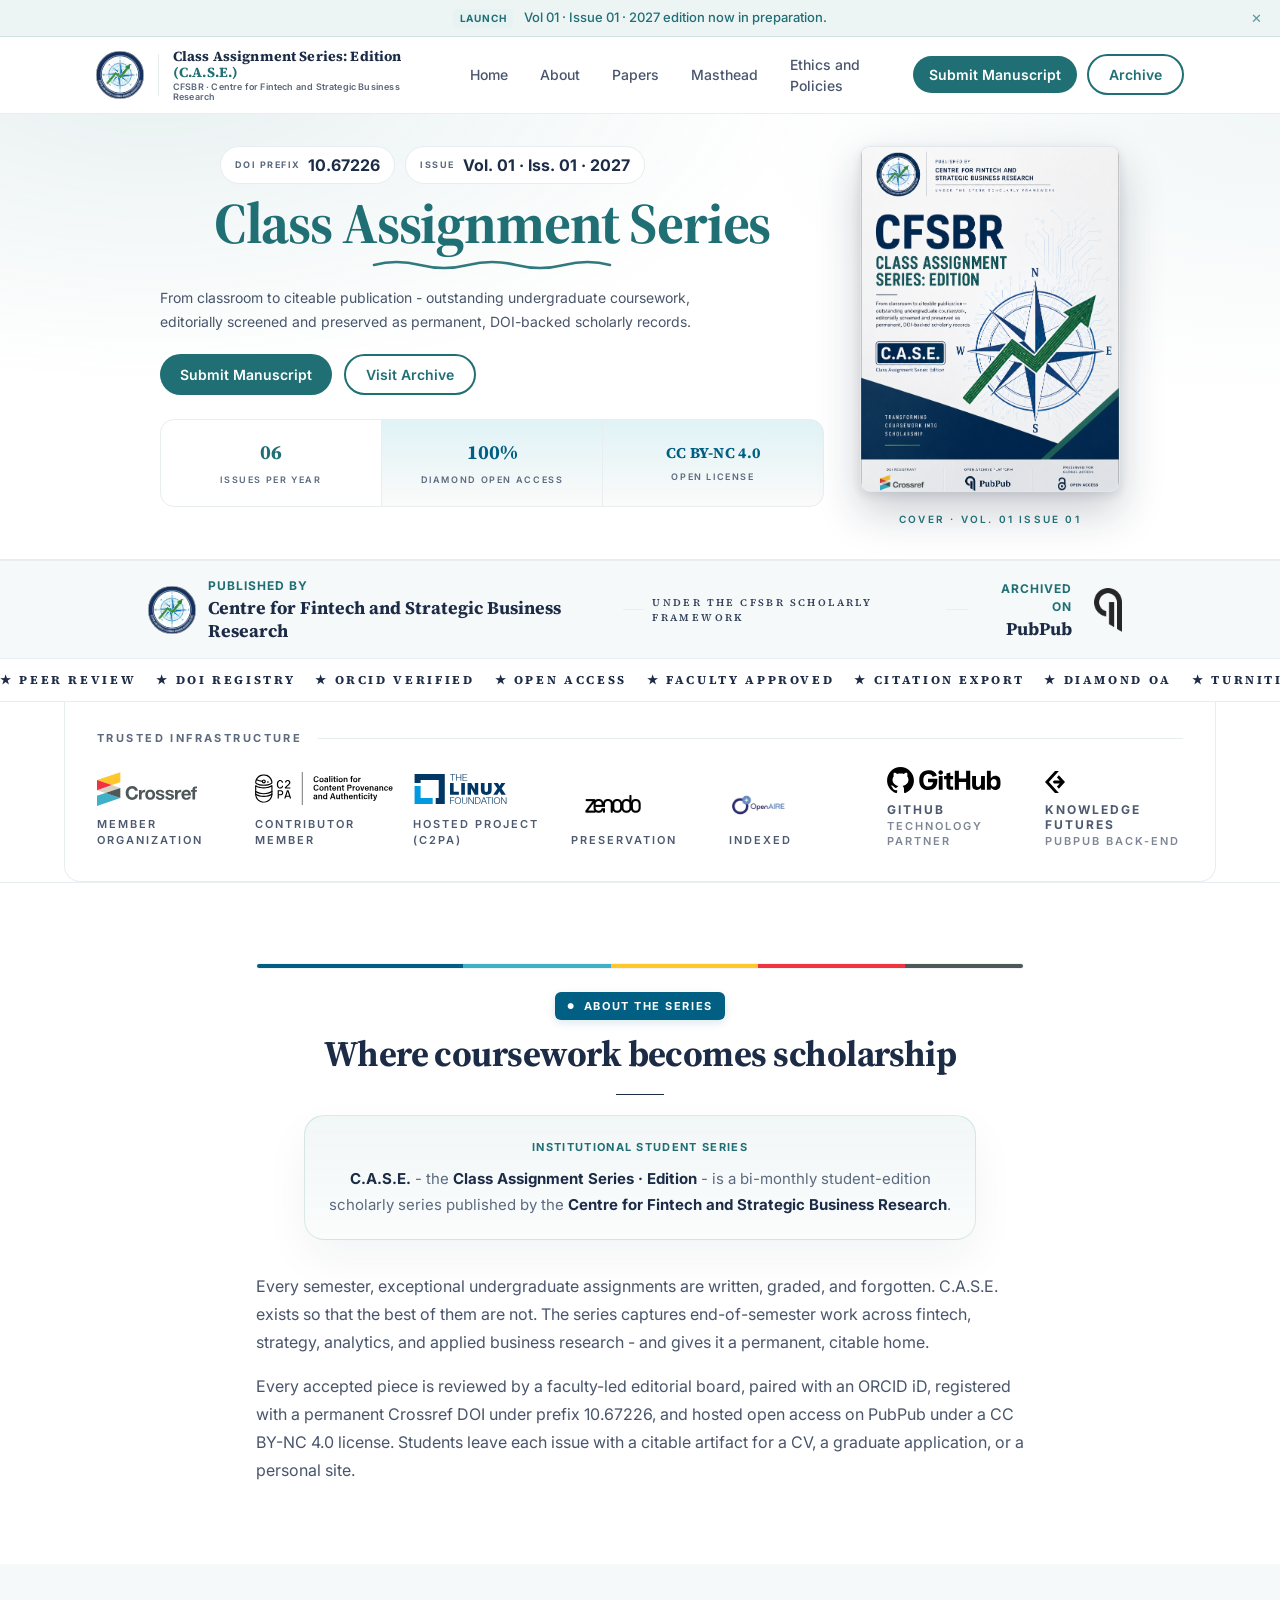
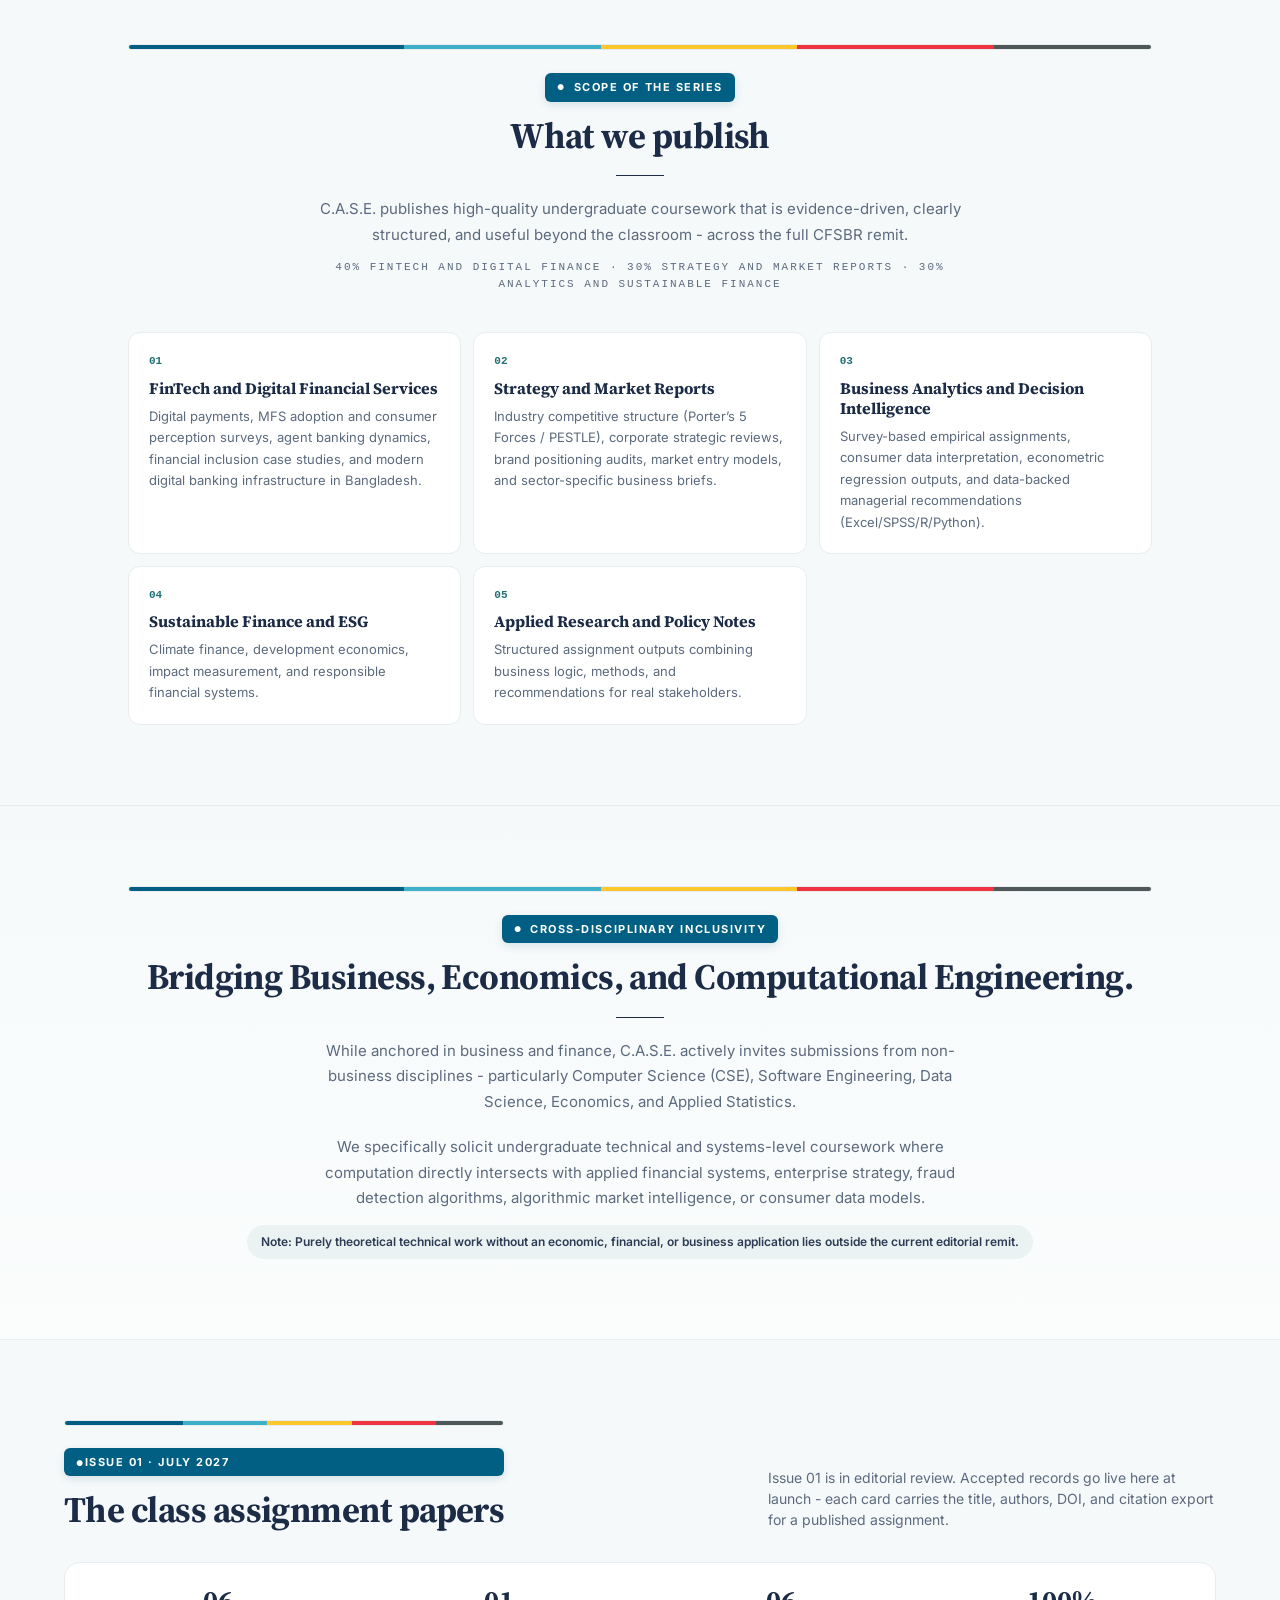
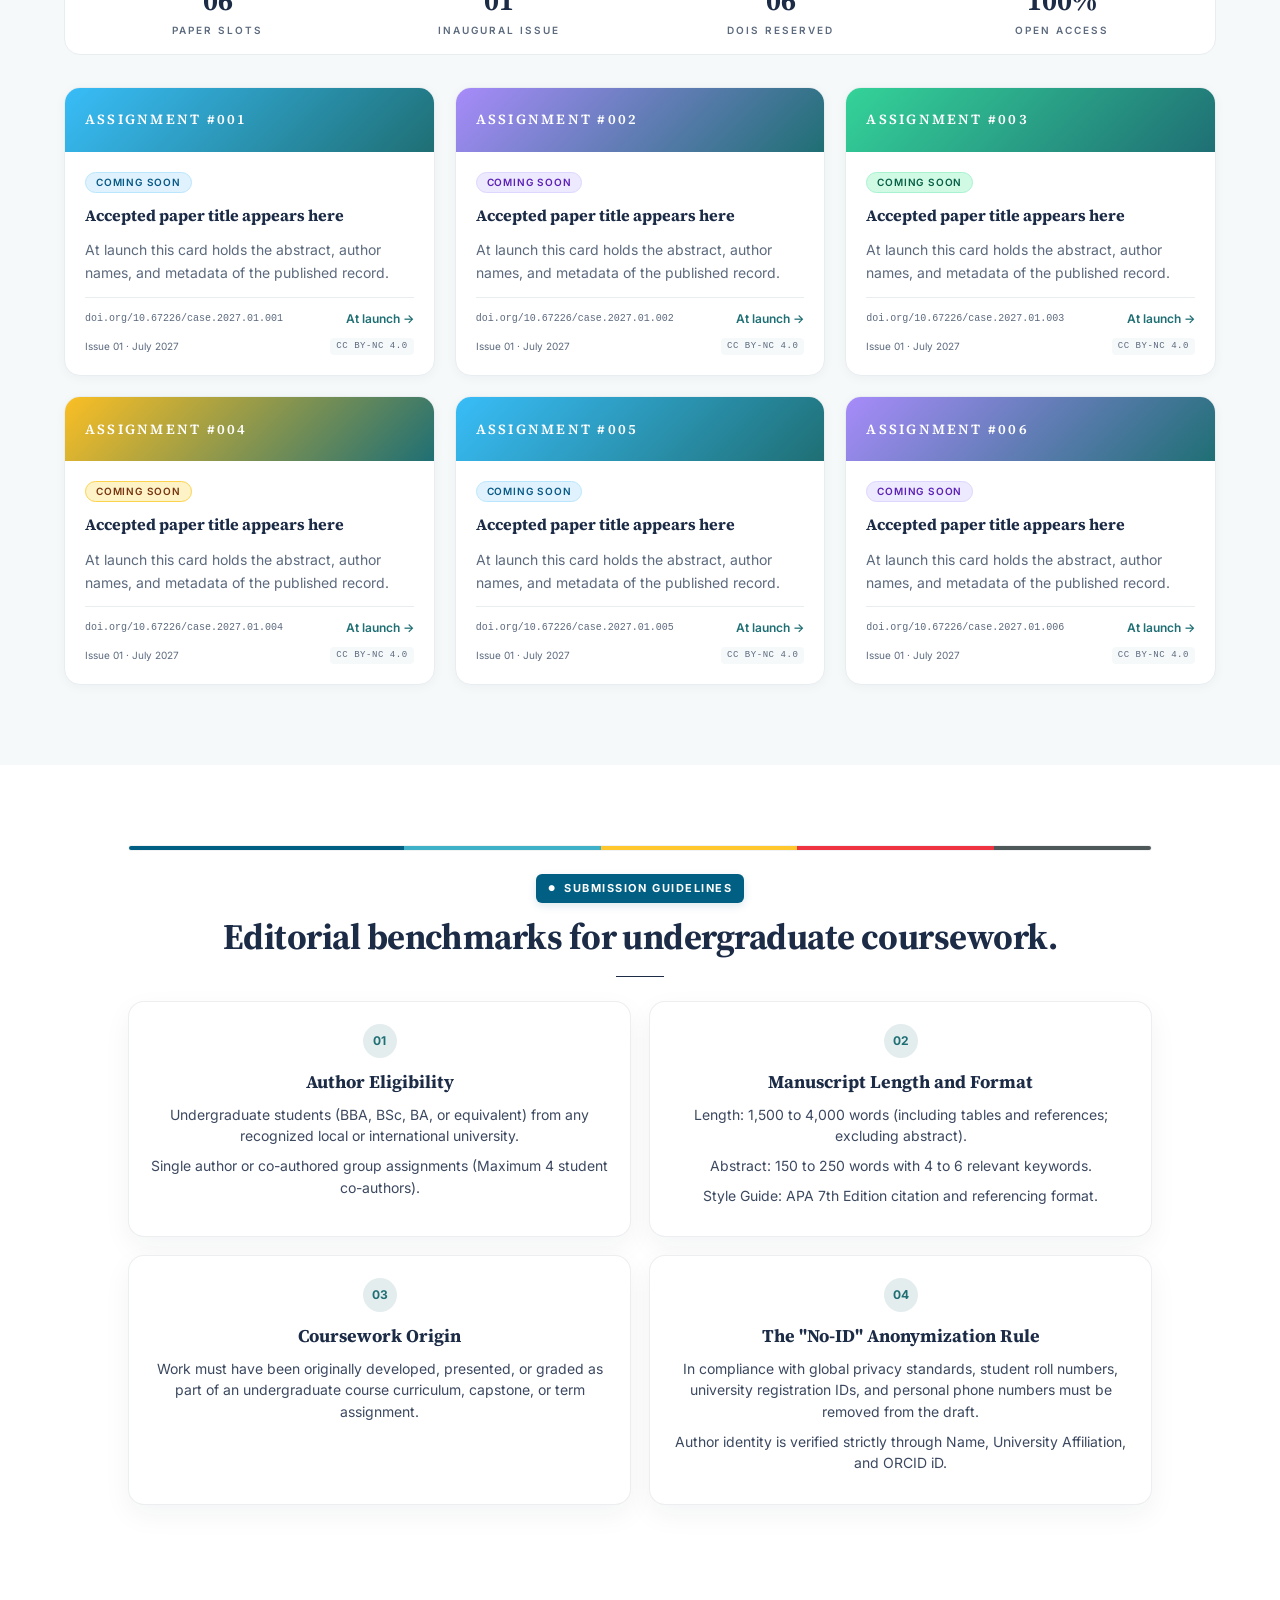
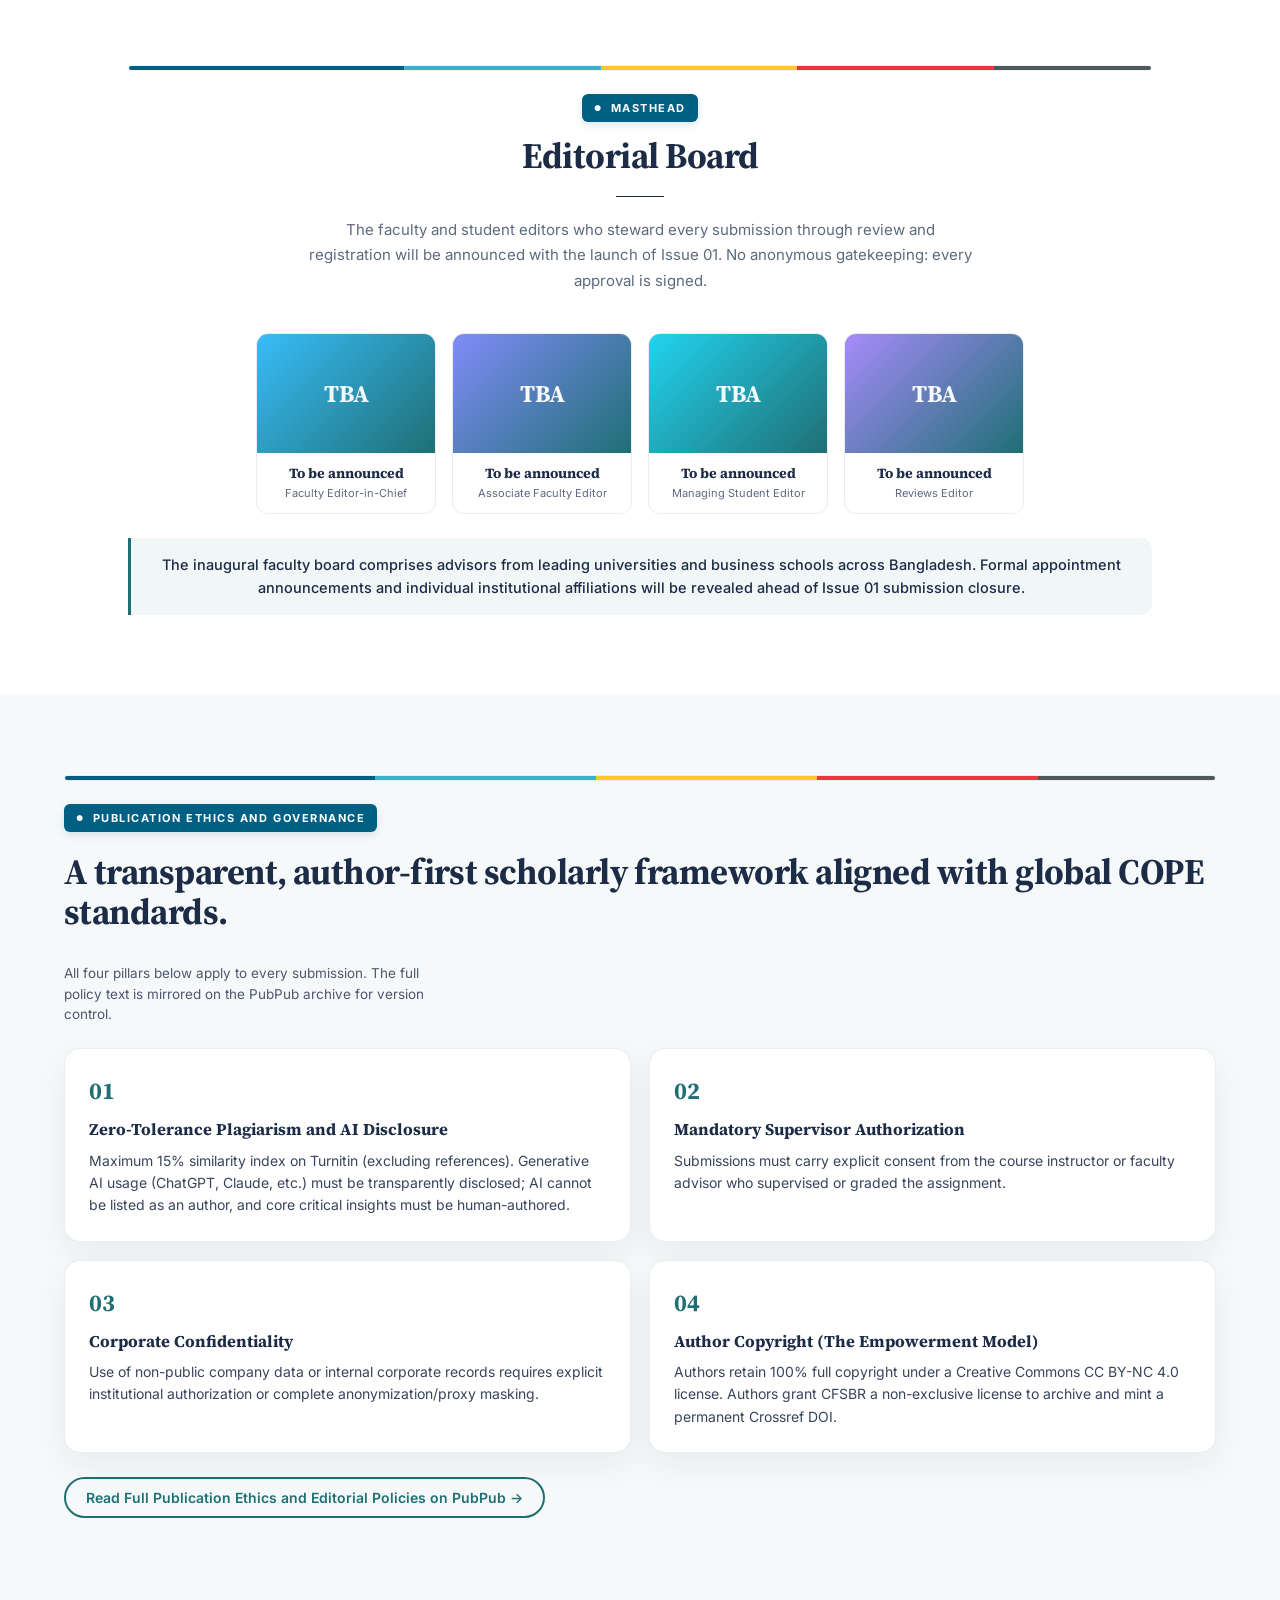
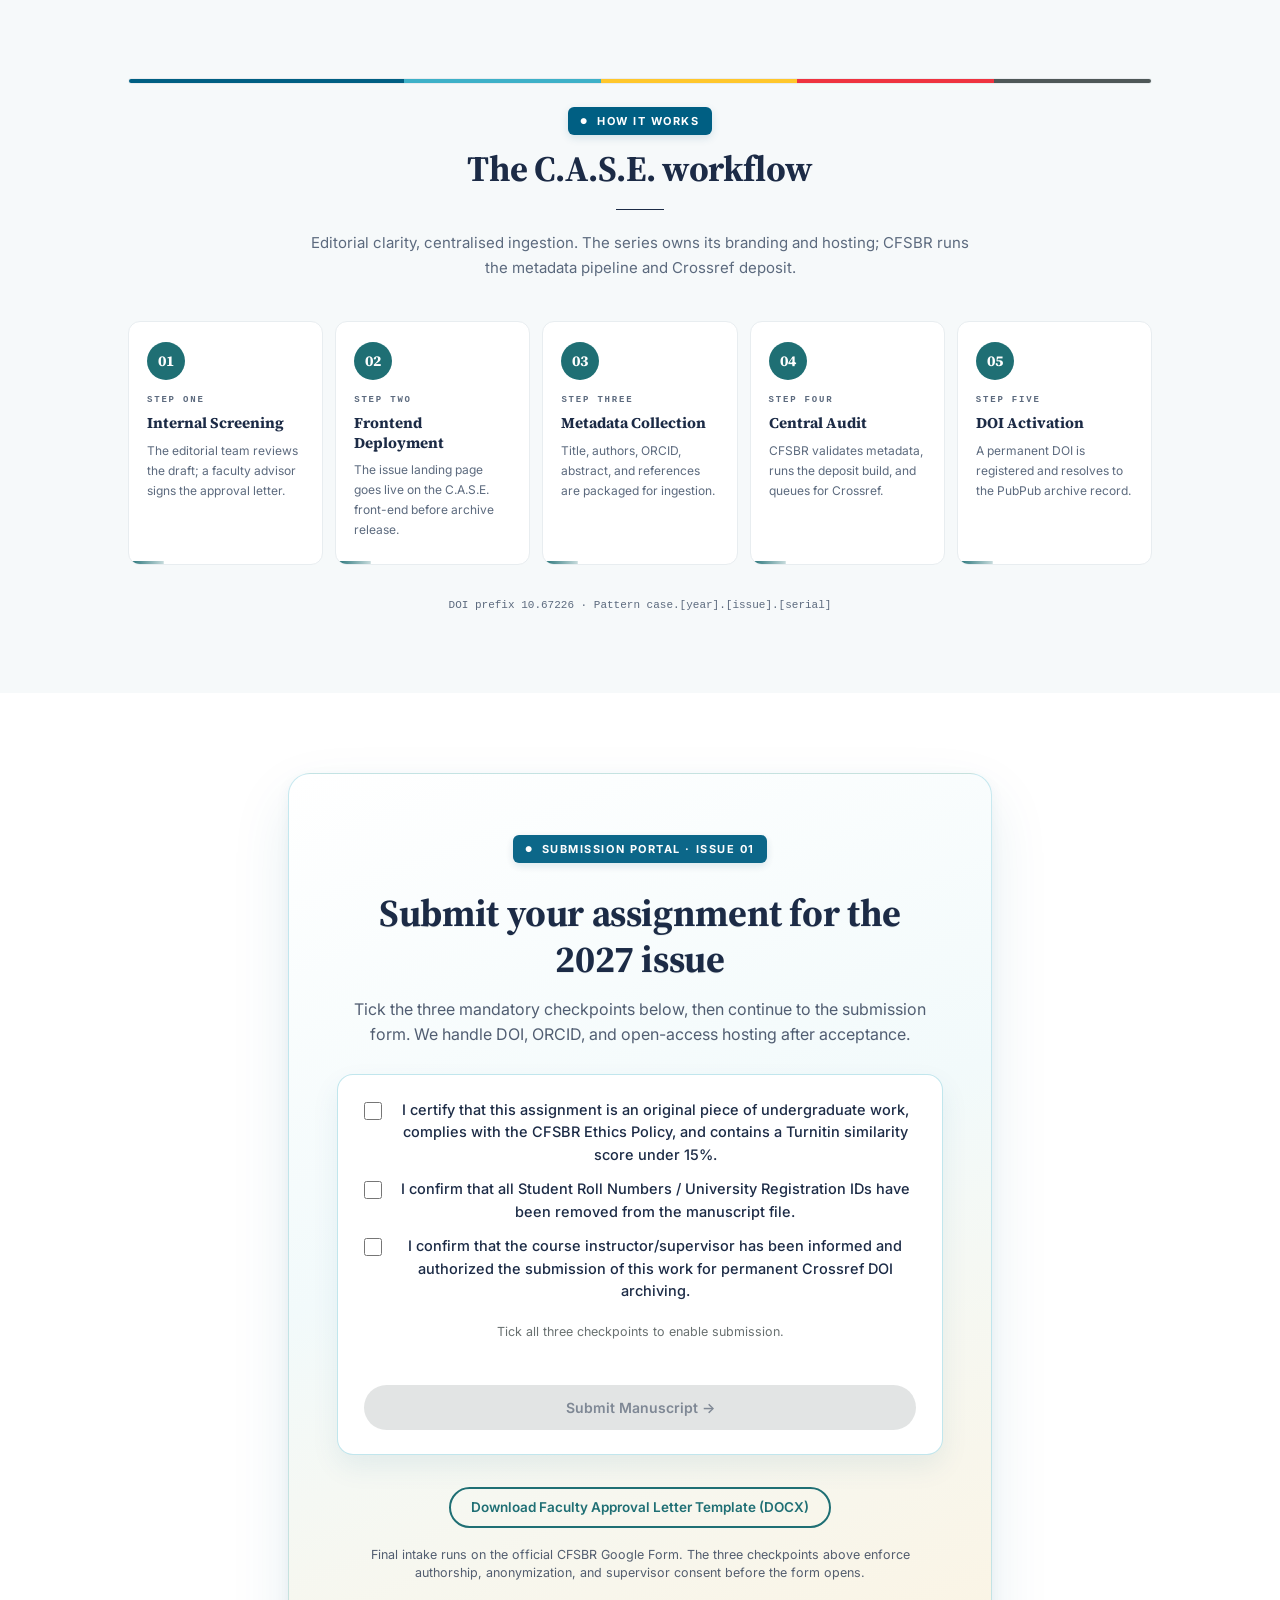
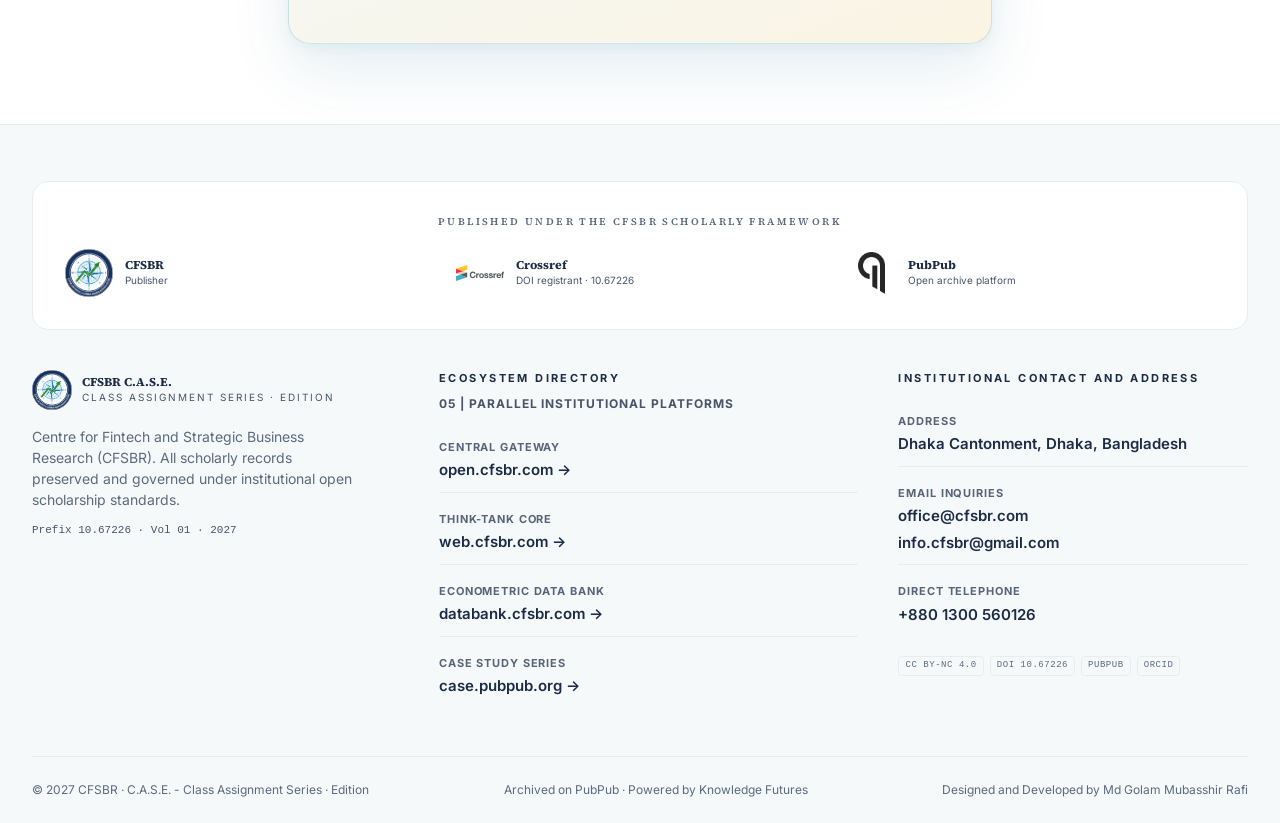
==== index.html @ 5199a215 "Solid design pass: hero meta as clean pills, flat section-heading colors, full series name left-alig" ====
<!DOCTYPE html>
<html lang="en">
<head>
<meta charset="UTF-8">
<meta name="viewport" content="width=device-width, initial-scale=1.0">
<title>CFSBR C.A.S.E. · Class Assignment Series · Edition</title>
<meta name="description" content="C.A.S.E. - the Class Assignment Series · Edition: faculty-governed, DOI-registered undergraduate coursework, published by CFSBR and archived open access on PubPub.">
<link rel="icon" type="image/png" href="assets/cfsbr-seal.png">
<link rel="preconnect" href="https://fonts.googleapis.com">
<link rel="preconnect" href="https://fonts.gstatic.com" crossorigin>
<link href="https://fonts.googleapis.com/css2?family=Source+Serif+4:opsz,wght@8..60,500;8..60,600;8..60,700;8..60,900&family=Inter:wght@400;600;700&display=swap" rel="stylesheet">
<link rel="stylesheet" href="style.css">
</head>
<body>

<!-- Prototype banner -->
<div class="proto-banner" id="protoBanner">
  <span class="proto-tag">Launch</span>
  <span>Vol 01 · Issue 01 · 2027 edition now in preparation.</span>
  <button class="proto-close" id="protoClose" aria-label="Dismiss notice">✕</button>
</div>

<!-- Header -->
<header class="header">
  <div class="header-inner">
    <a href="#top" class="brand" aria-label="CFSBR · C.A.S.E. · Home">
      <span class="brand-logo"><img src="assets/cfsbr-seal.png" alt="CFSBR" title="Centre for Fintech and Strategic Business Research"></span>
      <span class="brand-sep" aria-hidden="true"></span>
      <span class="brand-word brand-stack"><span class="brand-main">Class Assignment Series: Edition <em>(C.A.S.E.)</em></span><span class="brand-sub">CFSBR · Centre for Fintech and Strategic Business Research</span></span>
    </a>
    <nav class="nav" id="mainNav">
      <a href="#top">Home</a>
      <a href="#about">About</a>
      <a href="#papers">Papers</a>
      <a href="#board">Masthead</a>
      <a href="#ethics">Ethics and Policies</a>
    </nav>
    <div class="header-actions">
      <a class="btn btn-solid btn-sm" href="https://docs.google.com/forms/d/e/1FAIpQLSf-zk_C4ieAJhTAC7kjF-7hUzpEAgRaBuZ7eR_Vs-a41UbzbQ/viewform" target="_blank" rel="noopener">Submit Manuscript</a>
      <a class="btn btn-outline btn-sm" href="https://case.pubpub.org/" target="_blank" rel="noopener">Archive</a>
      <button class="nav-toggle" id="navToggle" aria-label="Toggle navigation" aria-expanded="false"><span></span><span></span><span></span></button>
    </div>
  </div>
</header>

<main id="top">

  <!-- Hero: original two-column branch retained, cover slot kept blank for future artwork -->
  <section class="hero hero-split">
    <div class="hero-shell">
      <div class="hero-copy">
        <div class="hero-meta">
          <span class="hero-meta-item"><span class="hero-meta-kicker">DOI Prefix</span><b>10.67226</b></span>
          <span class="hero-meta-item"><span class="hero-meta-kicker">Issue</span><b>Vol. 01 · Iss. 01 · 2027</b></span>
        </div>
        <h1 class="hero-title">Class Assignment Series<svg class="hero-title-squiggle" viewBox="0 0 240 14" preserveAspectRatio="none" aria-hidden="true" focusable="false"><path d="M2 9 Q 24 3 48 9 T 96 9 T 144 9 T 192 9 T 238 9" fill="none" stroke="currentColor" stroke-width="2.6" stroke-linecap="round" stroke-linejoin="round" vector-effect="non-scaling-stroke"/></svg></h1>
        <p class="hero-tagline">From classroom to citeable publication - outstanding undergraduate coursework, editorially screened and preserved as permanent, DOI-backed scholarly records.</p>
        <div class="hero-ctas">
          <a class="btn btn-solid" href="https://docs.google.com/forms/d/e/1FAIpQLSf-zk_C4ieAJhTAC7kjF-7hUzpEAgRaBuZ7eR_Vs-a41UbzbQ/viewform" target="_blank" rel="noopener">Submit Manuscript</a>
          <a class="btn btn-outline" href="https://case.pubpub.org/" target="_blank" rel="noopener">Visit Archive</a>
        </div>
        <ul class="hero-stats">
          <li class="hstat"><div class="hstat-n">06</div><div class="hstat-l">Issues per Year</div></li>
          <li class="hstat hstat-featured"><div class="hstat-n">100%</div><div class="hstat-l">Diamond Open Access</div></li>
          <li class="hstat hstat-featured hstat-license"><div class="hstat-n">CC BY-NC 4.0</div><div class="hstat-l">Open License</div></li>
        </ul>
      </div>
      <aside class="hero-cover-slot" aria-label="Issue 01 cover">
        <figure class="cover-figure">
          <img src="assets/cover-vol01.jpg" alt="CFSBR C.A.S.E. Vol. 01 Issue 01 cover" class="cover-image" loading="eager">
          <figcaption class="cover-caption"><span>Cover · Vol. 01 Issue 01</span></figcaption>
        </figure>
      </aside>
    </div>
  </section>

  <!-- Publisher band -->
  <section class="pubband" aria-label="Publishing information">
    <div class="pubband-inner">
      <div class="pub-side">
        <span class="pub-logo"><img src="assets/cfsbr-seal.png" alt="CFSBR"></span>
        <div class="pub-text">
          <span class="pub-eyebrow">Published by</span>
          <span class="pub-name">Centre for Fintech and Strategic Business Research</span>
        </div>
      </div>
      <div class="pub-mid">
        <span class="rule"></span>
        <span>Under the CFSBR scholarly framework</span>
        <span class="rule"></span>
      </div>
      <div class="pub-side pub-right">
        <div class="pub-text right">
          <span class="pub-eyebrow">Archived on</span>
          <span class="pub-name">PubPub</span>
        </div>
        <span class="pub-logo"><img src="assets/partners/pubpub-logo.png" alt="PubPub" class="pubpub-mark"></span>
      </div>
    </div>
  </section>

  <!-- Marquee -->
  <div class="marquee" aria-hidden="true">
    <div class="marquee-track" id="marqueeTrack"></div>
  </div>

  <!-- Trusted infrastructure (ported from open.cfsbr.com) -->
  <section class="trustband" aria-label="Trusted infrastructure">
    <div class="trustband-inner">
      <div class="trust-head">
        <span>Trusted Infrastructure</span>
        <span class="trust-rule"></span>
      </div>
      <div class="trust-logos">
        <figure class="trust-item">
          <img src="assets/partners/crossref.svg" alt="Crossref">
          <figcaption>Member Organization</figcaption>
        </figure>
        <figure class="trust-item">
          <img src="assets/partners/c2pa.svg" alt="Coalition for Content Provenance and Authenticity">
          <figcaption>Contributor Member</figcaption>
        </figure>
        <figure class="trust-item">
          <img src="assets/partners/linux-foundation.svg" alt="The Linux Foundation">
          <figcaption>Hosted Project (C2PA)</figcaption>
        </figure>
        <figure class="trust-item">
          <img src="assets/partners/zenodo-black.png" alt="Zenodo">
          <figcaption>Preservation</figcaption>
        </figure>
        <figure class="trust-item">
          <img src="assets/partners/openaire.jpeg" alt="OpenAIRE">
          <figcaption>Indexed</figcaption>
        </figure>
        <figure class="trust-item trust-item-github">
          <img src="assets/partners/github-lockup.svg" alt="GitHub">
          <figcaption><strong>GitHub</strong><span>Technology partner</span></figcaption>
        </figure>
        <figure class="trust-item trust-item-kf">
          <img src="assets/partners/knowledge-futures.svg" alt="Knowledge Futures">
          <figcaption><strong>Knowledge Futures</strong><span>PubPub back-end</span></figcaption>
        </figure>
      </div>
    </div>
  </section>

  <!-- About -->
  <section class="section" id="about">
    <div class="narrow center">
      <div class="ribbon-bar" aria-hidden="true"><span class="rb-c1"></span><span class="rb-c2"></span><span class="rb-c3"></span><span class="rb-c4"></span><span class="rb-c5"></span></div>
      <p class="eyebrow eyebrow-pill"><span style="font-size:8px">●</span>About the Series</p>
      <h2 class="h2">Where coursework becomes scholarship</h2>
      <div class="headrule"></div>
      <p class="lede lede-emphasis"><span class="lede-kicker">Institutional Student Series</span><strong>C.A.S.E.</strong> - the <strong>Class Assignment Series · Edition</strong> - is a bi-monthly student-edition scholarly series published by the <strong>Centre for Fintech and Strategic Business Research</strong>.</p>
      <div class="paras">
        <p>Every semester, exceptional undergraduate assignments are written, graded, and forgotten. C.A.S.E. exists so that the best of them are not. The series captures end-of-semester work across fintech, strategy, analytics, and applied business research - and gives it a permanent, citable home.</p>
        <p>Every accepted piece is reviewed by a faculty-led editorial board, paired with an ORCID iD, registered with a permanent Crossref DOI under prefix 10.67226, and hosted open access on PubPub under a CC BY-NC 4.0 license. Students leave each issue with a citable artifact for a CV, a graduate application, or a personal site.</p>
      </div>
    </div>
  </section>

  <!-- Scope -->
  <section class="section surface" id="scope">
    <div class="narrow-5 center-head">
      <div class="ribbon-bar" aria-hidden="true"><span class="rb-c1"></span><span class="rb-c2"></span><span class="rb-c3"></span><span class="rb-c4"></span><span class="rb-c5"></span></div>
      <p class="eyebrow eyebrow-pill"><span style="font-size:8px">●</span>Scope of the Series</p>
      <h2 class="h2">What we publish</h2>
      <div class="headrule"></div>
      <p class="lede">C.A.S.E. publishes high-quality undergraduate coursework that is evidence-driven, clearly structured, and useful beyond the classroom - across the full CFSBR remit.</p>
      <p class="mixline">40% Fintech and Digital Finance · 30% Strategy and Market Reports · 30% Analytics and Sustainable Finance</p>
      <ol class="scope-grid">
        <li class="scope-card"><div class="scope-num">01</div><div class="scope-title">FinTech and Digital Financial Services</div><p class="scope-desc">Digital payments, MFS adoption and consumer perception surveys, agent banking dynamics, financial inclusion case studies, and modern digital banking infrastructure in Bangladesh.</p></li>
        <li class="scope-card"><div class="scope-num">02</div><div class="scope-title">Strategy and Market Reports</div><p class="scope-desc">Industry competitive structure (Porter’s 5 Forces / PESTLE), corporate strategic reviews, brand positioning audits, market entry models, and sector-specific business briefs.</p></li>
        <li class="scope-card"><div class="scope-num">03</div><div class="scope-title">Business Analytics and Decision Intelligence</div><p class="scope-desc">Survey-based empirical assignments, consumer data interpretation, econometric regression outputs, and data-backed managerial recommendations (Excel/SPSS/R/Python).</p></li>
        <li class="scope-card"><div class="scope-num">04</div><div class="scope-title">Sustainable Finance and ESG</div><p class="scope-desc">Climate finance, development economics, impact measurement, and responsible financial systems.</p></li>
        <li class="scope-card"><div class="scope-num">05</div><div class="scope-title">Applied Research and Policy Notes</div><p class="scope-desc">Structured assignment outputs combining business logic, methods, and recommendations for real stakeholders.</p></li>
      </ol>
    </div>
  </section>


  <!-- Cross-disciplinary inclusivity (NEW) -->
  <section class="section surface-soft" id="crossdisc">
    <div class="narrow-5 center-head">
      <div class="ribbon-bar" aria-hidden="true"><span class="rb-c1"></span><span class="rb-c2"></span><span class="rb-c3"></span><span class="rb-c4"></span><span class="rb-c5"></span></div>
      <p class="eyebrow eyebrow-pill"><span style="font-size:8px">●</span>Cross-Disciplinary Inclusivity</p>
      <h2 class="h2">Bridging Business, Economics, and Computational Engineering.</h2>
      <div class="headrule"></div>
      <p class="lede">While anchored in business and finance, C.A.S.E. actively invites submissions from non-business disciplines - particularly Computer Science (CSE), Software Engineering, Data Science, Economics, and Applied Statistics.</p>
      <p class="lede">We specifically solicit undergraduate technical and systems-level coursework where computation directly intersects with applied financial systems, enterprise strategy, fraud detection algorithms, algorithmic market intelligence, or consumer data models.</p>
      <p class="footnote-note">Note: Purely theoretical technical work without an economic, financial, or business application lies outside the current editorial remit.</p>
    </div>
  </section>

  <!-- Papers -->
  <section class="section surface" id="papers">
    <div class="wide">
      <div class="papers-head">
        <div>
          <div class="ribbon-bar" aria-hidden="true"><span class="rb-c1"></span><span class="rb-c2"></span><span class="rb-c3"></span><span class="rb-c4"></span><span class="rb-c5"></span></div>
      <p class="eyebrow eyebrow-pill"><span style="font-size:8px">●</span>Issue 01 · July 2027</p>
          <h2 class="h2">The class assignment papers</h2>
        </div>
        <p class="papers-note">Issue 01 is in editorial review. Accepted records go live here at launch - each card carries the title, authors, DOI, and citation export for a published assignment.</p>
      </div>

      <div class="stats-strip">
        <div class="sstat"><div class="sstat-n">06</div><div class="sstat-l">Paper Slots</div></div>
        <div class="sstat"><div class="sstat-n">01</div><div class="sstat-l">Inaugural Issue</div></div>
        <div class="sstat"><div class="sstat-n">06</div><div class="sstat-l">DOIs Reserved</div></div>
        <div class="sstat"><div class="sstat-n">100%</div><div class="sstat-l">Open Access</div></div>
      </div>

      <div class="paper-grid">
        <article class="pcard">
          <div class="pcard-top grad-sky"><span>Assignment #001</span></div>
          <div class="pcard-body">
            <div class="chiprow"><span class="chip chip-sky">Coming Soon</span></div>
            <h3 class="pcard-title">Accepted paper title appears here</h3>
            <p class="pcard-abstract">At launch this card holds the abstract, author names, and metadata of the published record.</p>
            <div class="pcard-foot">
              <div class="prow"><span class="pdoi">doi.org/10.67226/case.2027.01.001</span><span class="read-link">At launch →</span></div>
              <div class="prow prow-dim"><span>Issue 01 · July 2027</span><span class="plic">CC BY-NC 4.0</span></div>
            </div>
          </div>
        </article>
        <article class="pcard">
          <div class="pcard-top grad-violet"><span>Assignment #002</span></div>
          <div class="pcard-body">
            <div class="chiprow"><span class="chip chip-violet">Coming Soon</span></div>
            <h3 class="pcard-title">Accepted paper title appears here</h3>
            <p class="pcard-abstract">At launch this card holds the abstract, author names, and metadata of the published record.</p>
            <div class="pcard-foot">
              <div class="prow"><span class="pdoi">doi.org/10.67226/case.2027.01.002</span><span class="read-link">At launch →</span></div>
              <div class="prow prow-dim"><span>Issue 01 · July 2027</span><span class="plic">CC BY-NC 4.0</span></div>
            </div>
          </div>
        </article>
        <article class="pcard">
          <div class="pcard-top grad-emerald"><span>Assignment #003</span></div>
          <div class="pcard-body">
            <div class="chiprow"><span class="chip chip-emerald">Coming Soon</span></div>
            <h3 class="pcard-title">Accepted paper title appears here</h3>
            <p class="pcard-abstract">At launch this card holds the abstract, author names, and metadata of the published record.</p>
            <div class="pcard-foot">
              <div class="prow"><span class="pdoi">doi.org/10.67226/case.2027.01.003</span><span class="read-link">At launch →</span></div>
              <div class="prow prow-dim"><span>Issue 01 · July 2027</span><span class="plic">CC BY-NC 4.0</span></div>
            </div>
          </div>
        </article>
        <article class="pcard">
          <div class="pcard-top grad-amber"><span>Assignment #004</span></div>
          <div class="pcard-body">
            <div class="chiprow"><span class="chip chip-amber">Coming Soon</span></div>
            <h3 class="pcard-title">Accepted paper title appears here</h3>
            <p class="pcard-abstract">At launch this card holds the abstract, author names, and metadata of the published record.</p>
            <div class="pcard-foot">
              <div class="prow"><span class="pdoi">doi.org/10.67226/case.2027.01.004</span><span class="read-link">At launch →</span></div>
              <div class="prow prow-dim"><span>Issue 01 · July 2027</span><span class="plic">CC BY-NC 4.0</span></div>
            </div>
          </div>
        </article>
        <article class="pcard">
          <div class="pcard-top grad-sky"><span>Assignment #005</span></div>
          <div class="pcard-body">
            <div class="chiprow"><span class="chip chip-sky">Coming Soon</span></div>
            <h3 class="pcard-title">Accepted paper title appears here</h3>
            <p class="pcard-abstract">At launch this card holds the abstract, author names, and metadata of the published record.</p>
            <div class="pcard-foot">
              <div class="prow"><span class="pdoi">doi.org/10.67226/case.2027.01.005</span><span class="read-link">At launch →</span></div>
              <div class="prow prow-dim"><span>Issue 01 · July 2027</span><span class="plic">CC BY-NC 4.0</span></div>
            </div>
          </div>
        </article>
        <article class="pcard">
          <div class="pcard-top grad-violet"><span>Assignment #006</span></div>
          <div class="pcard-body">
            <div class="chiprow"><span class="chip chip-violet">Coming Soon</span></div>
            <h3 class="pcard-title">Accepted paper title appears here</h3>
            <p class="pcard-abstract">At launch this card holds the abstract, author names, and metadata of the published record.</p>
            <div class="pcard-foot">
              <div class="prow"><span class="pdoi">doi.org/10.67226/case.2027.01.006</span><span class="read-link">At launch →</span></div>
              <div class="prow prow-dim"><span>Issue 01 · July 2027</span><span class="plic">CC BY-NC 4.0</span></div>
            </div>
          </div>
        </article>
      </div>
    </div>
  </section>


  <!-- Submission guidelines (NEW) -->
  <section class="section" id="guidelines">
    <div class="narrow-5 center-head">
      <div class="ribbon-bar" aria-hidden="true"><span class="rb-c1"></span><span class="rb-c2"></span><span class="rb-c3"></span><span class="rb-c4"></span><span class="rb-c5"></span></div>
      <p class="eyebrow eyebrow-pill"><span style="font-size:8px">●</span>Submission Guidelines</p>
      <h2 class="h2">Editorial benchmarks for undergraduate coursework.</h2>
      <div class="headrule"></div>
      <div class="guidelines-grid">
        <div class="gd-card"><div class="gd-eyebrow">01</div><h3 class="gd-title">Author Eligibility</h3><p class="gd-desc">Undergraduate students (BBA, BSc, BA, or equivalent) from any recognized local or international university.</p><p class="gd-desc">Single author or co-authored group assignments (Maximum 4 student co-authors).</p></div>
        <div class="gd-card"><div class="gd-eyebrow">02</div><h3 class="gd-title">Manuscript Length and Format</h3><p class="gd-desc">Length: 1,500 to 4,000 words (including tables and references; excluding abstract).</p><p class="gd-desc">Abstract: 150 to 250 words with 4 to 6 relevant keywords.</p><p class="gd-desc">Style Guide: APA 7th Edition citation and referencing format.</p></div>
        <div class="gd-card"><div class="gd-eyebrow">03</div><h3 class="gd-title">Coursework Origin</h3><p class="gd-desc">Work must have been originally developed, presented, or graded as part of an undergraduate course curriculum, capstone, or term assignment.</p></div>
        <div class="gd-card"><div class="gd-eyebrow">04</div><h3 class="gd-title">The "No-ID" Anonymization Rule</h3><p class="gd-desc">In compliance with global privacy standards, student roll numbers, university registration IDs, and personal phone numbers must be removed from the draft.</p><p class="gd-desc">Author identity is verified strictly through Name, University Affiliation, and ORCID iD.</p></div>
      </div>
    </div>
  </section>

  <!-- Editorial board -->
  <section class="section" id="board">
    <div class="narrow-5 center-head">
      <div class="ribbon-bar" aria-hidden="true"><span class="rb-c1"></span><span class="rb-c2"></span><span class="rb-c3"></span><span class="rb-c4"></span><span class="rb-c5"></span></div>
      <p class="eyebrow eyebrow-pill"><span style="font-size:8px">●</span>Masthead</p>
      <h2 class="h2">Editorial Board</h2>
      <div class="headrule"></div>
      <p class="lede">The faculty and student editors who steward every submission through review and registration will be announced with the launch of Issue 01. No anonymous gatekeeping: every approval is signed.</p>
      <div class="board-grid">
        <div class="board-card"><div class="board-avatar grad-sky"><span>TBA</span></div><div class="board-info"><h3>To be announced</h3><p>Faculty Editor-in-Chief</p></div></div>
        <div class="board-card"><div class="board-avatar grad-indigo"><span>TBA</span></div><div class="board-info"><h3>To be announced</h3><p>Associate Faculty Editor</p></div></div>
        <div class="board-card"><div class="board-avatar grad-cyan"><span>TBA</span></div><div class="board-info"><h3>To be announced</h3><p>Managing Student Editor</p></div></div>
        <div class="board-card"><div class="board-avatar grad-violet2"><span>TBA</span></div><div class="board-info"><h3>To be announced</h3><p>Reviews Editor</p></div></div>
      </div>
      <p class="board-note">The inaugural faculty board comprises advisors from leading universities and business schools across Bangladesh. Formal appointment announcements and individual institutional affiliations will be revealed ahead of Issue 01 submission closure.</p>
    </div>
  </section>


  <!-- Publication ethics and governance (NEW) -->
  <section class="section surface" id="ethics">
    <div class="wide">
      <div class="eth-head">
        <div>
          <div class="ribbon-bar" aria-hidden="true"><span class="rb-c1"></span><span class="rb-c2"></span><span class="rb-c3"></span><span class="rb-c4"></span><span class="rb-c5"></span></div>
      <p class="eyebrow eyebrow-pill"><span style="font-size:8px">●</span>Publication Ethics and Governance</p>
          <h2 class="h2">A transparent, author-first scholarly framework aligned with global COPE standards.</h2>
        </div>
        <p class="eth-note">All four pillars below apply to every submission. The full policy text is mirrored on the PubPub archive for version control.</p>
      </div>
      <div class="ethics-grid">
        <div class="eth-card"><div class="eth-num">01</div><h3 class="eth-title">Zero-Tolerance Plagiarism and AI Disclosure</h3><p class="eth-desc">Maximum 15% similarity index on Turnitin (excluding references). Generative AI usage (ChatGPT, Claude, etc.) must be transparently disclosed; AI cannot be listed as an author, and core critical insights must be human-authored.</p></div>
        <div class="eth-card"><div class="eth-num">02</div><h3 class="eth-title">Mandatory Supervisor Authorization</h3><p class="eth-desc">Submissions must carry explicit consent from the course instructor or faculty advisor who supervised or graded the assignment.</p></div>
        <div class="eth-card"><div class="eth-num">03</div><h3 class="eth-title">Corporate Confidentiality</h3><p class="eth-desc">Use of non-public company data or internal corporate records requires explicit institutional authorization or complete anonymization/proxy masking.</p></div>
        <div class="eth-card"><div class="eth-num">04</div><h3 class="eth-title">Author Copyright (The Empowerment Model)</h3><p class="eth-desc">Authors retain 100% full copyright under a Creative Commons CC BY-NC 4.0 license. Authors grant CFSBR a non-exclusive license to archive and mint a permanent Crossref DOI.</p></div>
      </div>
      <a class="btn btn-outline eth-cta" href="https://case.pubpub.org/" target="_blank" rel="noopener">Read Full Publication Ethics and Editorial Policies on PubPub →</a>
    </div>
  </section>

  <!-- Workflow -->
  <section class="section surface" id="workflow">
    <div class="narrow-5 center-head">
      <div class="ribbon-bar" aria-hidden="true"><span class="rb-c1"></span><span class="rb-c2"></span><span class="rb-c3"></span><span class="rb-c4"></span><span class="rb-c5"></span></div>
      <p class="eyebrow eyebrow-pill"><span style="font-size:8px">●</span>How it works</p>
      <h2 class="h2">The C.A.S.E. workflow</h2>
      <div class="headrule"></div>
      <p class="lede">Editorial clarity, centralised ingestion. The series owns its branding and hosting; CFSBR runs the metadata pipeline and Crossref deposit.</p>
      <ol class="flow-grid">
        <li class="flow-card"><div class="flow-num">01</div><div class="flow-step">Step One</div><div class="flow-label">Internal Screening</div><p class="flow-desc">The editorial team reviews the draft; a faculty advisor signs the approval letter.</p><div class="flow-bar"></div></li>
        <li class="flow-card"><div class="flow-num">02</div><div class="flow-step">Step Two</div><div class="flow-label">Frontend Deployment</div><p class="flow-desc">The issue landing page goes live on the C.A.S.E. front-end before archive release.</p><div class="flow-bar"></div></li>
        <li class="flow-card"><div class="flow-num">03</div><div class="flow-step">Step Three</div><div class="flow-label">Metadata Collection</div><p class="flow-desc">Title, authors, ORCID, abstract, and references are packaged for ingestion.</p><div class="flow-bar"></div></li>
        <li class="flow-card"><div class="flow-num">04</div><div class="flow-step">Step Four</div><div class="flow-label">Central Audit</div><p class="flow-desc">CFSBR validates metadata, runs the deposit build, and queues for Crossref.</p><div class="flow-bar"></div></li>
        <li class="flow-card"><div class="flow-num">05</div><div class="flow-step">Step Five</div><div class="flow-label">DOI Activation</div><p class="flow-desc">A permanent DOI is registered and resolves to the PubPub archive record.</p><div class="flow-bar"></div></li>
      </ol>
      <p class="doi-line">DOI prefix 10.67226 · Pattern case.[year].[issue].[serial]</p>
    </div>
  </section>

  <!-- Submit CTA with gated pre-submit checkpoints -->
  <section class="section" id="submit">
    <div class="narrow-5">
      <div class="cta-box">
        <p class="cta-eyebrow eyebrow-pill"><span style="font-size:8px">●</span>Submission portal · Issue 01</p>
        <h2 class="cta-title">Submit your assignment for the 2027 issue</h2>
        <p class="cta-copy">Tick the three mandatory checkpoints below, then continue to the submission form. We handle DOI, ORCID, and open-access hosting after acceptance.</p>

        <form class="gate-form" id="caseGate" autocomplete="off">
          <label class="gate-row"><input type="checkbox" id="gate1"><span>I certify that this assignment is an original piece of undergraduate work, complies with the CFSBR Ethics Policy, and contains a Turnitin similarity score under 15%.</span></label>
          <label class="gate-row"><input type="checkbox" id="gate2"><span>I confirm that all Student Roll Numbers / University Registration IDs have been removed from the manuscript file.</span></label>
          <label class="gate-row"><input type="checkbox" id="gate3"><span>I confirm that the course instructor/supervisor has been informed and authorized the submission of this work for permanent Crossref DOI archiving.</span></label>
          <p class="gate-hint" id="gateHint">Tick all three checkpoints to enable submission.</p>
          <a class="btn btn-white gate-submit disabled" id="gateSubmit" href="#" target="_blank" rel="noopener" aria-disabled="true">Submit Manuscript →</a>
        </form>

        <a class="btn btn-outline gate-template" href="assets/Faculty_Approval_Letter_Template.docx" download>Download Faculty Approval Letter Template (DOCX)</a>

        <p class="gate-external-note">Final intake runs on the official CFSBR Google Form. The three checkpoints above enforce authorship, anonymization, and supervisor consent before the form opens.</p>
      </div>
    </div>
  </section>

</main>

<!-- Footer -->
<footer class="footer">
  <div class="footer-inner">
    <div class="coop-panel">
      <p class="coop-eyebrow">Published under the CFSBR scholarly framework</p>
      <div class="coop-grid">
        <div class="coop-unit">
          <span class="pub-logo"><img src="assets/cfsbr-seal.png" alt="CFSBR"></span>
          <div class="coop-text"><div class="coop-name">CFSBR</div><div class="coop-role">Publisher</div></div>
        </div>
        <div class="coop-unit">
          <span class="pub-logo"><img src="assets/partners/crossref.svg" alt="Crossref"></span>
          <div class="coop-text"><div class="coop-name">Crossref</div><div class="coop-role">DOI registrant · 10.67226</div></div>
        </div>
        <div class="coop-unit">
          <span class="pub-logo"><img src="assets/partners/pubpub-logo.png" alt="PubPub"></span>
          <div class="coop-text"><div class="coop-name">PubPub</div><div class="coop-role">Open archive platform</div></div>
        </div>
      </div>
    </div>

    <div class="foot-grid foot-grid-expanded">
      <div>
        <div class="foot-brand">
          <span class="pub-logo sm"><img src="assets/cfsbr-seal.png" alt="CFSBR"></span>
          <div><div class="coop-name">CFSBR C.A.S.E.</div><div class="foot-sub">Class Assignment Series · Edition</div></div>
        </div>
        <p class="foot-blurb">Centre for Fintech and Strategic Business Research (CFSBR). All scholarly records preserved and governed under institutional open scholarship standards.</p>
        <p class="foot-mono">Prefix 10.67226 · Vol 01 · 2027</p>
      </div>
      <div>
        <h4 class="foot-h">Ecosystem Directory</h4>
        <p class="foot-note">05 | Parallel Institutional Platforms</p>
        <ul class="foot-list foot-directory">
          <li><span>Central Gateway</span><a href="https://open.cfsbr.com/" target="_blank" rel="noopener">open.cfsbr.com →</a></li>
          <li><span>Think-Tank Core</span><a href="https://web.cfsbr.com/" target="_blank" rel="noopener">web.cfsbr.com →</a></li>
          <li><span>Econometric Data Bank</span><a href="https://databank.cfsbr.com/" target="_blank" rel="noopener">databank.cfsbr.com →</a></li>
          <li><span>Case Study Series</span><a href="https://case.pubpub.org/" target="_blank" rel="noopener">case.pubpub.org →</a></li>
        </ul>
      </div>
      <div>
        <h4 class="foot-h">Institutional Contact and Address</h4>
        <ul class="foot-list foot-contact">
          <li><span class="foot-label">Address</span><strong>Dhaka Cantonment, Dhaka, Bangladesh</strong></li>
          <li><span class="foot-label">Email Inquiries</span><a href="mailto:office@cfsbr.com">office@cfsbr.com</a><a href="mailto:info.cfsbr@gmail.com">info.cfsbr@gmail.com</a></li>
          <li><span class="foot-label">Direct Telephone</span><a href="tel:+8801300560126">+880 1300 560126</a></li>
        </ul>
        <div class="foot-chips">
          <span>CC BY-NC 4.0</span><span>DOI 10.67226</span><span>PubPub</span><span>ORCID</span>
        </div>
      </div>
    </div></div>

    <div class="foot-base">
      <span>© 2027 CFSBR · C.A.S.E. - Class Assignment Series · Edition</span>
      <span>Archived on PubPub · Powered by Knowledge Futures</span>
          <span>Designed and Developed by Md Golam Mubasshir Rafi</span>
    </div>
  </div>
</footer>

<script src="script.js"></script>
</body>
</html>
---- style.css ----
/* ============================================================
   CFSBR C.A.S.E. — 1:1 port of the CCPM/AIBA design system
   Original: data-tenant="aiba" theme — petrol teal primary,
   Cormorant Garamond display + Inter body, white background.
   ============================================================ */

:root{
  /* exact theme tokens from the original (AIBA scope) */
  --background:#ffffff;                                   /* oklch(1 0 0) */
  --foreground:#1c2b46;                                   /* oklch(0.22 0.04 256) */
  --surface:#f6f9fa;                                      /* oklch(0.97 0.008 200) */
  --muted:#f6f9fa;
  --muted-foreground:#5c6a7e;                             /* oklch(0.48 0.025 256) */
  --primary:#1f6f74;                                      /* oklch(0.42 0.07 200) — petrol teal */
  --palette-cyan:#3eb1c8;
  --palette-sand:#d8d2c4;
  --palette-grey:#4f5858;
  --palette-red:#ef3340;
  --palette-yellow:#ffc72c;
  --palette-darkblue:#005f83;
  --primary-hover:#175a5e;                                /* oklch(0.34 0.07 200) */
  --primary-foreground:#ffffff;
  --accent:#1f6f74;                                       /* keep accents inside CASE teal family */
  --warning:#e7f3f3;
  --warning-foreground:#1f6f74;
  --border:#e8edf0;                                       /* oklch(0.91 0.01 240) */
  --card:#ffffff;
  --radius:1rem;
  --font-display:"Source Serif 4",ui-serif,Georgia,Cambria,"Times New Roman",serif;
  --font-body:"Inter",ui-sans-serif,system-ui,-apple-system,"Segoe UI",Roboto,"Helvetica Neue",Arial,sans-serif;
  --font-mono:ui-monospace,SFMono-Regular,Menlo,monospace;
}

*,*::before,*::after{box-sizing:border-box;margin:0;padding:0}
html{scroll-behavior:smooth;font-family:var(--font-body)}
body{
  background:var(--background);color:var(--foreground);
  font-family:var(--font-body);
  -webkit-font-smoothing:antialiased;text-rendering:optimizeLegibility;
  line-height:1.5;
}
img{display:block;max-width:100%}
a{color:inherit;text-decoration:none}

/* ---------- prototype banner ---------- */
.proto-banner{
  position:relative;border-bottom:1px solid rgba(31,111,116,.14);
  background:rgba(31,111,116,.08);
  padding:8px 44px;text-align:center;
  font-size:13px;font-weight:500;color:var(--warning-foreground);
}
.proto-tag{
  display:inline-block;background:var(--warning);color:var(--warning-foreground);
  border-radius:4px;padding:2px 7px;margin-right:8px;
  font-size:10px;font-weight:700;letter-spacing:.08em;text-transform:uppercase;
}
.proto-close{
  position:absolute;right:14px;top:50%;transform:translateY(-50%);
  background:none;border:0;cursor:pointer;font-size:13px;
  color:rgba(31,111,116,.7);padding:4px;border-radius:4px;
}
.proto-close:hover{color:var(--warning-foreground)}

/* ---------- header ---------- */
.header{
  position:sticky;top:0;z-index:40;
  border-bottom:1px solid var(--border);
  background:rgba(255,255,255,.9);
  backdrop-filter:blur(8px);
}
.header-inner{
  max-width:1152px;margin:0 auto;
  display:flex;align-items:center;justify-content:space-between;gap:16px;
  padding:12px 32px;
}
.brand{display:flex;align-items:center;gap:14px;min-width:0;flex:1 1 auto}
.brand-logo{display:grid;place-items:center;width:48px;height:48px;flex:none}
.brand-logo img{max-height:100%;max-width:100%;object-fit:contain;border-radius:50%}
.brand-sep{width:1px;height:42px;background:var(--border)}
.brand-word{
  font-family:var(--font-display);font-weight:700;font-size:22px;
  letter-spacing:.04em;color:var(--foreground);font-weight:700;
}
.brand-stack{display:flex;flex-direction:column;align-items:flex-start;gap:2px;line-height:1.02}
.brand-main{display:block;font-size:14px;font-weight:700;line-height:1.12;color:var(--foreground);letter-spacing:.01em}
.brand-sub{display:block;font-family:var(--font-body);font-size:9px;font-weight:600;letter-spacing:.02em;text-transform:none;color:var(--foreground);opacity:.72;white-space:normal;max-width:270px}
.brand-word em{font-style:normal;color:var(--primary)}
.nav{display:flex;align-items:center;gap:32px}
.nav a{font-size:14px;font-weight:500;color:rgba(28,43,70,.8);transition:color .15s}
.nav a:hover{color:var(--primary)}
.header-actions{display:flex;align-items:center;gap:10px;flex:none}

/* ---------- buttons ---------- */
.btn{
  display:inline-flex;align-items:center;justify-content:center;
  border-radius:999px;font-weight:600;cursor:pointer;
  transition:background .15s,color .15s,border-color .15s;
  white-space:normal;
}
.btn-solid{background:var(--primary);color:var(--primary-foreground);padding:10px 20px;font-size:14px}
.btn-solid:hover{background:var(--primary-hover)}
.btn-solid.btn-sm{padding:8px 16px;font-size:14px}
.btn-outline{
  border:2px solid var(--primary);color:var(--primary);
  padding:8px 20px;font-size:14px;background:transparent;
}
.btn-outline:hover{background:var(--primary);color:var(--primary-foreground)}
.btn-white{
  background:#fff;color:var(--primary);padding:12px 24px;font-size:14px;
}
.btn-white:hover{background:rgba(255,255,255,.9)}

/* ---------- hero (original two-column branch with blank cover slot) ---------- */
.hero{padding:72px 24px 64px;background:
  radial-gradient(1100px 520px at 12% -10%, rgba(31,111,116,.10), transparent 60%),
  radial-gradient(900px 480px at 100% 0%, rgba(31,111,116,.06), transparent 60%);
border-bottom:1px solid var(--border);}
.hero-shell{max-width:60rem;margin:0 auto;display:flex;flex-direction:column;gap:20px}
.hero-copy{min-width:0}
 .hero-meta{
  display:flex;flex-wrap:wrap;align-items:center;justify-content:center;
  gap:8px 10px;margin:0 auto;max-width:34rem;
}
.hero-meta-item{
  display:inline-flex;align-items:center;gap:8px;
  padding:6px 14px;border:1px solid var(--border);border-radius:999px;
  background:#fff;white-space:nowrap;
}
.hero-meta-kicker{
  font-size:9px;font-weight:700;letter-spacing:.16em;text-transform:uppercase;color:var(--muted-foreground);
}
.hero-meta b{font-weight:700}
.hero-meta .dot{color:var(--border)}
.hero-title{
  margin-top:12px;text-align:center;display:flex;flex-direction:column;align-items:center;
  font-family:var(--font-display);font-weight:700;color:var(--primary);
  font-size:clamp(2.2rem,5vw,3.6rem);line-height:.95;letter-spacing:-.02em;font-weight:700;
}
.hero-seriesline{
  margin:16px auto 0;display:flex;align-items:center;gap:12px;max-width:28rem;
}
.hero-seriesline .rule{height:1px;flex:1;background:var(--foreground)}
.series-label{
  font-family:var(--font-display);font-size:12px;font-weight:700;
  letter-spacing:.3em;text-transform:uppercase;color:var(--foreground);
}
.mobile-only{display:block}
.hero-tagline{
  margin:16px auto 0;max-width:36rem;text-align:center;
  font-size:14px;line-height:1.7;color:rgba(28,43,70,.8);
}
.hero-ctas{
  margin-top:20px;display:flex;flex-wrap:wrap;gap:12px;justify-content:center;
}
.hero-stats{
  margin:24px auto 0;max-width:46rem;list-style:none;padding:0;
  display:flex;flex-direction:row;align-items:stretch;
  border:1px solid var(--border);border-radius:14px;overflow:hidden;
  background:#fff;text-align:center;
}
.hstat{flex:1 1 0;padding:22px 18px 20px;display:flex;flex-direction:column;justify-content:center;gap:8px;min-width:0}
.hstat + .hstat{border-left:1px solid var(--border)}
.hstat-n{font-family:var(--font-display);font-size:20px;font-weight:700;color:var(--primary)}
.hstat-l{
  margin-top:2px;font-size:9px;font-weight:600;letter-spacing:.18em;
  text-transform:uppercase;color:var(--muted-foreground);
}
.hero-cover-slot{display:flex;flex-direction:column;align-items:center;justify-self:center}
.cover-caption{
  margin-top:12px;text-align:center;
  font-size:10px;font-weight:600;letter-spacing:.22em;text-transform:uppercase;color:var(--muted-foreground);
}
.cover-caption span{color:var(--primary)}
@media(min-width:768px){
  .hero{padding:32px 32px 32px}
  .hero-shell{display:grid;align-items:start;gap:36px;grid-template-columns:minmax(0,1fr) 260px}
  .hero-meta{justify-content:flex-start}
  .hero-tagline{text-align:left;margin-left:0;margin-right:0}
  .hero-ctas{justify-content:flex-start}
  .hero-stats{margin-left:0;margin-right:0}
  .hero-title{text-align:left;max-width:none}
  .hero-cover-slot{justify-self:end}

  .mobile-only{display:none}
}
@media(min-width:768px){.hstat-n{font-size:20px}}

/* ---------- publisher band ---------- */
.pubband{border-top:1px solid var(--border);border-bottom:1px solid var(--border);background:var(--surface)}
.pubband-inner{
  max-width:64rem;margin:0 auto;padding:16px 20px;
  display:flex;flex-direction:column;align-items:center;gap:16px;
}
.pub-side{display:flex;align-items:center;gap:12px}
.pub-logo{display:grid;place-items:center;width:48px;height:48px;flex:none}
.pub-logo img{max-height:100%;max-width:100%;object-fit:contain;border-radius:50%}
.pub-logo img[src*="crossref"]{border-radius:0}
.pub-logo .pubpub-mark{border-radius:0;max-height:44px;width:auto}
.pub-eyebrow{
  display:block;font-size:9px;font-weight:600;letter-spacing:.22em;
  text-transform:uppercase;color:var(--muted-foreground);
}
.pub-name{
  display:block;font-family:var(--font-display);font-weight:700;
  font-size:13px;color:var(--foreground);line-height:1.25;margin-top:2px;
}
.pub-text.right{text-align:right}
.pub-mid{
  display:none;align-items:center;gap:8px;
  font-family:var(--font-display);font-size:10px;font-weight:600;
  letter-spacing:.24em;text-transform:uppercase;color:var(--muted-foreground);
}
.pub-mid .rule{width:24px;height:1px;background:var(--border)}
@media(min-width:640px){
  .pubband-inner{flex-direction:row;justify-content:space-between;gap:24px}
}
@media(min-width:768px){.pub-mid{display:flex}}

/* ---------- marquee ---------- */
.marquee{border-bottom:1px solid var(--border);background:var(--background);padding:12px 0;overflow:hidden}
.marquee-track{
  display:flex;width:max-content;align-items:center;gap:20px;white-space:nowrap;
  animation:marquee 40s linear infinite;
}
.mq-item{
  display:flex;align-items:center;gap:20px;
  font-family:var(--font-display);font-size:12px;font-weight:700;
  letter-spacing:.22em;text-transform:uppercase;color:var(--foreground);
}
.mq-star{color:var(--accent);font-size:12px}
@keyframes marquee{from{transform:translateX(0)}to{transform:translateX(-50%)}}

/* ---------- trusted infrastructure band (from open.cfsbr.com) ---------- */
.trustband{
  border-bottom:1px solid var(--border);background:var(--background);
}
.trustband-inner{
  max-width:1152px;margin:0 auto;
  padding:28px 32px 32px;
  border:1px solid var(--border);border-top:0;
  border-radius:0 0 16px 16px;
}
.trust-head{
  display:flex;align-items:center;gap:16px;
  font-size:11px;font-weight:700;letter-spacing:.22em;text-transform:uppercase;
  color:var(--muted-foreground);
}
.trust-rule{height:1px;flex:1;background:var(--border)}
.trust-logos{
  margin-top:20px;display:grid;grid-template-columns:repeat(5,1fr);
  gap:20px;align-items:start;
}
.trust-item{display:flex;flex-direction:column;align-items:flex-start;gap:10px;min-width:0}
.trust-item img{
  height:34px;width:auto;max-width:100%;object-fit:contain;
}
.trust-item figcaption{
  font-size:9px;font-weight:600;letter-spacing:.18em;text-transform:uppercase;
  color:var(--muted-foreground);
}
@media(max-width:900px){
  .trust-logos{grid-template-columns:repeat(3,1fr);gap:24px 20px}
}
@media(max-width:560px){
  .trustband-inner{padding:24px 20px 28px}
  .trust-logos{grid-template-columns:repeat(2,1fr)}
  .trust-item img{height:28px}
}

/* ---------- generic section ---------- */
.section{padding:64px 20px}
.section.surface{background:var(--surface)}
@media(min-width:768px){.section{padding:80px 32px}}
.narrow{max-width:48rem;margin:0 auto}
.narrow-5{max-width:64rem;margin:0 auto}
.center{text-align:center}
.center-head{text-align:center}
.eyebrow{
  font-size:12px;font-weight:600;letter-spacing:.22em;text-transform:uppercase;color:var(--primary);
}
.h2{
  margin:0;color:var(--foreground);
  font-family:var(--font-display);font-weight:700;
  font-size:clamp(1.85rem,3.6vw,2.65rem);line-height:1.1;letter-spacing:-.015em;
}
@media(min-width:768px){.h2{font-size:36px}}
.headrule{margin:20px auto 0;height:1px;width:48px;background:var(--foreground)}
.lede{
  margin:20px auto 0;max-width:42rem;
  font-size:14px;line-height:1.7;color:var(--muted-foreground);
}
@media(min-width:768px){.lede{font-size:15px}}
.paras{
  margin-top:32px;text-align:left;
  font-size:15px;line-height:1.75;color:rgba(28,43,70,.8);
  display:flex;flex-direction:column;gap:16px;
}
@media(min-width:768px){.paras{font-size:16px}}
.mixline{
  margin:12px auto 0;max-width:42rem;
  font-family:var(--font-mono);font-size:11px;letter-spacing:.18em;
  text-transform:uppercase;color:var(--muted-foreground);
}

/* ---------- scope ---------- */
.scope-grid{
  list-style:none;margin-top:40px;
  display:grid;gap:12px;
}
.scope-card{
  border:1px solid var(--border);background:var(--card);
  border-radius:12px;padding:20px;text-align:left;
}
.scope-num{font-family:var(--font-mono);font-size:11px;font-weight:600;color:var(--primary)}
.scope-title{
  margin-top:8px;font-family:var(--font-display);font-weight:700;
  font-size:16px;line-height:1.25;color:var(--foreground);
}
.scope-desc{
  margin-top:8px;font-size:12px;line-height:1.65;color:var(--muted-foreground);
}
@media(min-width:640px){.scope-grid{grid-template-columns:repeat(2,1fr)}.scope-desc{font-size:13px}}
@media(min-width:1024px){.scope-grid{grid-template-columns:repeat(3,1fr)}}

/* ---------- papers ---------- */
.wide{max-width:72rem;margin:0 auto}
.papers-head{
  margin-bottom:32px;display:flex;flex-direction:column;gap:12px;
}
.papers-head .h2{margin-top:8px}
.papers-head .eyebrow{display:block}
.papers-note{max-width:28rem;font-size:14px;color:var(--muted-foreground)}
@media(min-width:768px){
  .papers-head{flex-direction:row;align-items:flex-end;justify-content:space-between}
}
.stats-strip{
  margin-bottom:32px;display:grid;grid-template-columns:repeat(2,1fr);gap:8px;
  border:1px solid var(--border);border-radius:16px;
  background:var(--background);padding:16px;
}
.sstat{text-align:center}
.sstat-n{font-family:var(--font-display);font-size:26px;font-weight:700;color:var(--foreground)}
.sstat-l{
  margin-top:2px;font-size:10px;font-weight:600;letter-spacing:.2em;
  text-transform:uppercase;color:var(--muted-foreground);
}
@media(min-width:640px){.stats-strip{grid-template-columns:repeat(4,1fr)}.sstat-n{font-size:28px}}

/* featured paper */
.featured{
  display:block;overflow:hidden;border:1px solid var(--border);
  border-radius:16px;background:var(--card);
  box-shadow:0 2px 12px rgba(15,23,42,.04);
  transition:transform .18s ease,box-shadow .18s ease;
  margin-bottom:32px;
}
.featured:hover{transform:translateY(-2px);box-shadow:0 12px 32px rgba(15,23,42,.10)}
@media(min-width:768px){
  .featured{display:grid;grid-template-columns:220px 1fr}
}
.feat-panel{
  display:flex;flex-direction:column;align-items:center;justify-content:center;
  padding:24px;color:#fff;text-align:center;min-height:200px;
}
.feat-eyebrow{
  font-family:var(--font-mono);font-size:10px;font-weight:600;
  letter-spacing:.24em;text-transform:uppercase;opacity:.8;
}
.feat-num{
  margin-top:8px;font-family:var(--font-display);font-size:30px;
  font-weight:700;letter-spacing:-.02em;
}
.feat-issue{
  margin-top:8px;font-family:var(--font-mono);font-size:10px;
  letter-spacing:.1em;text-transform:uppercase;opacity:.8;
}
.feat-body{display:flex;flex-direction:column;gap:12px;padding:24px}
.chiprow{display:flex;flex-wrap:wrap;align-items:center;gap:8px}
.chip{
  border-radius:999px;border:1px solid;padding:2px 10px;
  font-size:10px;font-weight:600;letter-spacing:.08em;text-transform:uppercase;
}
.chip-sky{background:#e0f2fe;color:#075985;border-color:#bae6fd}
.chip-violet{background:#ede9fe;color:#5b21b6;border-color:#ddd6fe}
.chip-emerald{background:#d1fae5;color:#065f46;border-color:#a7f3d0}
.chip-amber{background:#fef3c7;color:#78350f;border-color:#fcd34d}
.chip-pick{background:#fef3c7;color:#78350f;border-color:#fcd34d}
.meta-mini{font-size:11px;color:var(--muted-foreground)}
.feat-title{
  font-family:var(--font-display);font-weight:700;line-height:1.25;
  font-size:20px;color:var(--foreground);
}
.featured:hover .feat-title{color:var(--primary)}
@media(min-width:768px){.feat-title{font-size:24px}}
.feat-abstract{font-size:14px;line-height:1.7;color:var(--muted-foreground)}
.feat-foot{
  margin-top:auto;display:flex;flex-wrap:wrap;align-items:center;
  justify-content:space-between;gap:8px;
  border-top:1px solid var(--border);padding-top:12px;font-size:12px;
}
.feat-authors{font-weight:600;color:var(--foreground)}
.feat-meta{display:flex;align-items:center;gap:12px;color:var(--muted-foreground)}
.read-link{font-weight:600;color:var(--primary)}
.read-link:hover{color:var(--primary-hover)}
.divider{height:1px;width:100%;background:var(--border)}

/* paper cards */
.paper-grid{
  margin-top:32px;display:grid;gap:20px;
}
.pcard{
  display:flex;flex-direction:column;overflow:hidden;
  border:1px solid var(--border);border-radius:16px;background:var(--card);
  box-shadow:0 2px 12px rgba(15,23,42,.04);
  transition:transform .18s ease,box-shadow .18s ease;
}
.pcard:hover{transform:translateY(-2px);box-shadow:0 10px 28px rgba(15,23,42,.10)}
.pcard-top{
  height:64px;display:flex;align-items:center;justify-content:space-between;
  padding:0 20px;color:#fff;
}
.pcard-top span{
  font-family:var(--font-display);font-size:14px;font-weight:600;
  letter-spacing:.16em;text-transform:uppercase;
}
.grad-sky{background:linear-gradient(135deg,#38bdf8,var(--primary))}
.grad-violet{background:linear-gradient(135deg,#a78bfa,var(--primary))}
.grad-emerald{background:linear-gradient(135deg,#34d399,var(--primary))}
.grad-amber{background:linear-gradient(135deg,#fbbf24,var(--primary))}
.grad-indigo{background:linear-gradient(135deg,#818cf8,var(--primary))}
.grad-cyan{background:linear-gradient(135deg,#22d3ee,var(--primary))}
.grad-violet2{background:linear-gradient(135deg,#a78bfa,var(--primary))}
.pcard-body{display:flex;flex:1;flex-direction:column;gap:12px;padding:20px}
.pcard-title{
  font-family:var(--font-display);font-weight:700;font-size:16px;
  line-height:1.35;color:var(--foreground);
}
.pcard-abstract{font-size:14px;line-height:1.65;color:var(--muted-foreground)}
.pcard-foot{
  margin-top:auto;border-top:1px solid var(--border);padding-top:12px;
  display:flex;flex-direction:column;gap:10px;font-size:12px;
}
.prow{display:flex;align-items:center;justify-content:space-between;gap:8px}
.pauthors{font-weight:600;color:var(--foreground);overflow:hidden;text-overflow:ellipsis;white-space:nowrap}
.pcount{
  flex:none;border-radius:999px;background:var(--surface);
  padding:2px 8px;font-family:var(--font-mono);font-size:10px;color:var(--muted-foreground);
}
.pdoi{
  font-family:var(--font-mono);font-size:10px;color:var(--muted-foreground);
  overflow:hidden;text-overflow:ellipsis;white-space:nowrap;
}
.prow-dim{font-size:10px;color:var(--muted-foreground)}
.plic{
  border-radius:4px;background:var(--surface);padding:2px 6px;
  font-family:var(--font-mono);font-size:9px;letter-spacing:.06em;text-transform:uppercase;
}
@media(min-width:640px){.paper-grid{grid-template-columns:repeat(2,1fr)}}
@media(min-width:1024px){.paper-grid{grid-template-columns:repeat(3,1fr)}}

/* ---------- editorial board ---------- */
.board-grid{
  margin:40px auto 0;max-width:48rem;
  display:grid;gap:16px;grid-template-columns:repeat(2,1fr);
}
.board-card{
  overflow:hidden;border:1px solid var(--border);border-radius:12px;
  background:var(--card);transition:border-color .15s;
}
.board-card:hover{border-color:rgba(31,111,116,.4)}
.board-avatar{
  aspect-ratio:3/2;display:grid;place-items:center;color:rgba(255,255,255,.95);
}
.board-avatar span{font-family:var(--font-display);font-size:24px;font-weight:700}
.board-info{padding:12px;text-align:center}
.board-info h3{
  font-family:var(--font-display);font-size:14px;font-weight:700;
  line-height:1.25;color:var(--foreground);
}
.board-info p{margin-top:2px;font-size:11px;color:var(--muted-foreground)}
@media(min-width:1024px){.board-grid{grid-template-columns:repeat(4,1fr)}}

/* ---------- workflow ---------- */
.flow-grid{list-style:none;margin-top:40px;display:grid;gap:12px}
.flow-card{
  position:relative;overflow:hidden;
  border:1px solid var(--border);border-radius:12px;
  background:var(--card);padding:20px 18px 24px;text-align:left;
  transition:transform .18s ease,box-shadow .18s ease,border-color .18s ease;
}
.flow-card:hover{
  transform:translateY(-3px);
  box-shadow:0 10px 28px rgba(15,23,42,.08);
  border-color:rgba(31,111,116,.35);
}
.flow-num{
  display:inline-grid;place-items:center;width:38px;height:38px;border-radius:50%;
  background:var(--primary);color:#fff;
  font-family:var(--font-display);font-size:15px;font-weight:700;
}
.flow-step{
  margin-top:14px;font-family:var(--font-mono);font-size:9px;font-weight:600;
  letter-spacing:.2em;text-transform:uppercase;color:var(--muted-foreground);
}
.flow-label{
  margin-top:6px;font-family:var(--font-display);font-weight:700;
  font-size:15px;color:var(--foreground);line-height:1.3;
}
.flow-desc{margin-top:8px;font-size:12px;line-height:1.65;color:var(--muted-foreground)}
.flow-bar{
  position:absolute;left:0;bottom:0;height:3px;width:100%;
  background:linear-gradient(90deg,var(--primary),rgba(31,111,116,.25));
  transform:scaleX(.18);transform-origin:left;
  transition:transform .25s ease;
}
.flow-card:hover .flow-bar{transform:scaleX(1)}
@media(min-width:640px){.flow-grid{grid-template-columns:repeat(2,1fr)}}
@media(min-width:1024px){.flow-grid{grid-template-columns:repeat(5,1fr)}}
.doi-line{
  margin:32px auto 0;max-width:42rem;text-align:center;
  font-family:var(--font-mono);font-size:11px;color:var(--muted-foreground);
}

/* ---------- submit CTA ---------- */
.cta-box{
  position:relative;max-width:44rem;margin:0 auto;padding:56px 28px;
  border-radius:22px;overflow:hidden;text-align:center;
  background:linear-gradient(160deg,#ffffff 0%,#f2fafb 48%,#fbf4e4 100%);
  border:1px solid rgba(63,177,200,.28);
  box-shadow:0 26px 60px rgba(0,95,131,.10),0 4px 14px rgba(0,95,131,.06);
}
@media(min-width:768px){.cta-box{padding:60px 48px}}
.cta-eyebrow{
  font-size:12px;font-weight:700;letter-spacing:.18em;
  text-transform:uppercase;color:#9be6ec;opacity:.95
}
.cta-title{
  margin:14px auto 14px;max-width:42rem;
  font-family:var(--font-display);font-weight:700;line-height:1.2;
  font-size:24px;letter-spacing:-.01em;color:#ffffff;text-shadow:0 1px 0 rgba(0,0,0,.06)
}
@media(min-width:768px){.cta-title{font-size:32px}}
@media(min-width:1024px){.cta-title{font-size:38px}}
.cta-copy{
  margin:0 auto 0;max-width:36rem;font-size:15px;line-height:1.6;color:#c9d6e6;opacity:.92
}
@media(min-width:768px){.cta-copy{font-size:16px}}
.cta-box .btn{margin-top:32px}

/* ---------- footer ---------- */
.footer{border-top:1px solid var(--border);background:var(--surface);padding:56px 20px 0}
@media(min-width:768px){.footer{padding:56px 32px 0}}
.footer-inner{max-width:80rem;margin:0 auto}
.coop-panel{
  border:1px solid var(--border);border-radius:16px;
  background:var(--background);padding:24px;
}
@media(min-width:768px){.coop-panel{padding:32px}}
.coop-eyebrow{
  text-align:center;font-family:var(--font-display);font-size:10px;
  font-weight:600;letter-spacing:.24em;text-transform:uppercase;
  color:var(--muted-foreground);
}
.coop-grid{
  margin-top:20px;display:grid;gap:24px;align-items:center;
}
.coop-unit{display:flex;align-items:center;gap:12px}
.coop-name{font-family:var(--font-display);font-size:12px;font-weight:700;color:var(--foreground);line-height:1.25}
.coop-role{font-size:10px;color:var(--muted-foreground)}
@media(min-width:640px){.coop-grid{grid-template-columns:repeat(3,1fr)}}

.foot-grid{
  margin-top:40px;display:grid;gap:40px;
}
@media(min-width:768px){.foot-grid{grid-template-columns:repeat(3,1fr)}}
.foot-brand{display:flex;align-items:center;gap:10px}
.pub-logo.sm{width:40px;height:40px}
.foot-sub{
  font-size:10px;letter-spacing:.2em;text-transform:uppercase;color:var(--muted-foreground);
}
.foot-blurb{margin-top:16px;max-width:20rem;font-size:14px;color:var(--muted-foreground)}
.foot-mono{
  margin-top:12px;font-family:var(--font-mono);font-size:11px;color:var(--muted-foreground);
}
.foot-h{
  font-size:11px;font-weight:700;letter-spacing:.22em;text-transform:uppercase;
  color:var(--foreground);
}
.foot-list{
  list-style:none;margin-top:16px;display:flex;flex-direction:column;gap:8px;
  font-size:14px;color:var(--muted-foreground);
}
.foot-list a:hover{color:var(--primary)}
.foot-chips{margin-top:20px;display:flex;flex-wrap:wrap;gap:6px}
.foot-chips span{
  border-radius:4px;background:var(--surface);padding:2px 6px;
  font-family:var(--font-mono);font-size:9px;letter-spacing:.06em;
  text-transform:uppercase;color:var(--muted-foreground);
  border:1px solid var(--border);
}
.foot-base{
  margin-top:48px;padding:24px 0;
  border-top:1px solid var(--border);
  display:flex;flex-direction:column;align-items:center;gap:12px;
  font-size:12px;color:var(--muted-foreground);
}
@media(min-width:768px){.foot-base{flex-direction:row;justify-content:space-between}}

/* ---------- nav toggle (mobile) ---------- */
.nav-toggle{
  display:none;flex-direction:column;gap:5px;
  background:none;border:0;cursor:pointer;padding:8px;
}
.nav-toggle span{width:22px;height:2px;background:var(--foreground);border-radius:2px}

@media(max-width:1023px){
  .nav{
    display:none;position:absolute;left:0;right:0;top:100%;
    background:var(--background);border-bottom:1px solid var(--border);
    flex-direction:column;align-items:stretch;gap:0;
    padding:8px 24px 16px;
  }
  .nav.open{display:flex}
  .nav a{padding:10px 0;font-size:15px}
  .nav-toggle{display:flex}
}

@media(max-width:640px){
  .header-inner{padding:10px 20px}
  .brand-word{display:none}
  .brand-sep{display:none}
  .hero{padding:40px 16px 32px}
  .hero-stats{max-width:100%}
  .section{padding:56px 16px}
  .pub-text.right{text-align:left}
  .pub-right{flex-direction:row}
}

@media(prefers-reduced-motion:reduce){
  html{scroll-behavior:auto}
  .marquee-track{animation:none}
  .featured,.pcard,.btn{transition:none}
}

.pub-logo img{display:block;max-width:100%;height:auto}
.coop-unit .pub-logo img{max-height:52px;width:auto}
.coop-unit:nth-child(2) .pub-logo img{max-height:34px}
.coop-unit:nth-child(3) .pub-logo img{max-height:44px}

/* Knowledge Futures and footer refinement */
.trust-logos{grid-template-columns:repeat(auto-fit,minmax(132px,1fr));align-items:end}
.trust-item-kf img{height:22px;width:auto;max-width:100%;object-fit:contain}
.trust-item figcaption{font-size:11px;font-weight:600;color:var(--foreground);opacity:.78}
.pub-eyebrow{font-size:12px;font-weight:700;letter-spacing:.08em;color:var(--primary)}
.pub-name{font-size:18px;font-weight:700;color:var(--foreground);letter-spacing:0}
.pub-role,.coop-role,.foot-sub,.foot-mono,.foot-note{color:var(--foreground);opacity:.8}
.pub-mid{color:var(--foreground);opacity:.88}
.foot-grid-expanded{grid-template-columns:1.05fr 1.2fr 1fr}
.foot-note{margin:8px 0 14px;font-size:12px;font-weight:700;letter-spacing:.08em;text-transform:uppercase}
.foot-directory li,.foot-contact li{display:flex;flex-direction:column;gap:4px;padding:10px 0;border-bottom:1px solid rgba(232,237,240,.9)}
.foot-directory li:last-child,.foot-contact li:last-child{border-bottom:none}
.foot-directory span,.foot-label{font-size:11px;font-weight:700;letter-spacing:.08em;text-transform:uppercase;color:var(--foreground);opacity:.72}
.foot-directory a,.foot-contact a,.foot-contact strong{font-size:15px;font-weight:600;color:var(--foreground)}
.foot-contact a{display:block;width:fit-content}
.foot-base{row-gap:10px}
.coop-unit:nth-child(3) .pub-logo{background:transparent;border-color:transparent;box-shadow:none;padding:0}
.coop-unit:nth-child(3) .pub-logo img{border-radius:0;max-height:42px}
@media (max-width: 767px){
  .foot-grid-expanded{grid-template-columns:1fr}
  .trust-logos{grid-template-columns:repeat(2,minmax(0,1fr))}
}

/* Final wording and emphasis polish */
.trust-item figcaption strong{display:block;font-size:12px;font-weight:700;color:var(--foreground);line-height:1.2}
.trust-item figcaption span{display:block;margin-top:2px;font-size:11px;font-weight:600;color:var(--foreground);opacity:.72;line-height:1.35}
.trust-item-kf{justify-content:flex-end}
.lede-emphasis{position:relative;padding:22px 24px;border:1px solid rgba(31,111,116,.14);border-radius:20px;background:linear-gradient(180deg,rgba(31,111,116,.06),rgba(31,111,116,.02));box-shadow:0 18px 44px rgba(20,32,54,.05)}
.lede-kicker{display:block;margin-bottom:10px;font-size:11px;font-weight:700;letter-spacing:.12em;text-transform:uppercase;color:var(--primary)}
.lede-emphasis strong{font-weight:700;color:var(--foreground)}
@media (max-width: 767px){.lede-emphasis{padding:18px 18px;border-radius:18px}}

@media (max-width: 1180px){
  .brand-sub{font-size:9px;letter-spacing:.02em}
}

/* GitHub inside trusted infrastructure strip */
.trust-item-github img{height:26px;width:auto;max-width:100%;object-fit:contain;border-radius:0}


/* ====== Architecture spec additions ====== */
.surface-soft{background:linear-gradient(180deg,var(--surface) 0%,#fbfdfd 100%);border-top:1px solid var(--border);border-bottom:1px solid var(--border)}
.hstat-featured{background:linear-gradient(180deg,rgba(63,177,200,.16),rgba(216,210,196,.10))}
.hstat-featured .hstat-n{color:var(--palette-darkblue)}
.hstat-sub{margin-top:6px;font-size:10.5px;font-weight:600;letter-spacing:.04em;color:var(--foreground);opacity:.78}
.footnote-note{margin-top:14px;display:inline-block;padding:8px 14px;border-radius:999px;font-size:12px;font-weight:600;background:rgba(31,111,116,.08);color:var(--foreground);opacity:.92}
.board-note{margin-top:24px;padding:16px 18px;border-left:3px solid var(--primary);background:rgba(31,111,116,.06);border-radius:0 12px 12px 0;font-size:14.5px;line-height:1.55;color:var(--foreground);font-weight:500}

/* Submission Guidelines */
.guidelines-grid{display:grid;gap:18px;margin-top:24px;grid-template-columns:repeat(2,minmax(0,1fr))}
@media(max-width:780px){.guidelines-grid{grid-template-columns:1fr}}
.gd-card{position:relative;padding:22px 22px 22px 22px;border:1px solid rgba(28,43,70,.08);border-radius:16px;background:#fff;box-shadow:0 10px 28px rgba(20,32,54,.05)}
.gd-eyebrow{display:inline-flex;align-items:center;justify-content:center;width:34px;height:34px;margin-bottom:12px;font-family:var(--font-body);font-weight:700;font-size:12px;color:var(--primary);background:rgba(31,111,116,.12);border-radius:999px}
.gd-title{font-family:var(--font-display);font-size:18px;font-weight:700;color:var(--foreground);margin:0 0 10px;line-height:1.3}
.gd-desc{margin:0 0 8px;font-size:14px;line-height:1.55;color:var(--foreground);opacity:.86}

/* Ethics */
.eth-head{display:flex;align-items:flex-end;justify-content:space-between;gap:32px;margin-bottom:24px;flex-wrap:wrap}
.eth-head h2{margin:6px 0 0}
.eth-note{max-width:24rem;font-size:13.5px;color:var(--foreground);opacity:.78;line-height:1.5}
.ethics-grid{display:grid;gap:18px;grid-template-columns:repeat(2,minmax(0,1fr))}
@media(max-width:780px){.ethics-grid{grid-template-columns:1fr}}
.eth-card{position:relative;padding:24px;border-radius:16px;background:#fff;border:1px solid rgba(28,43,70,.08);box-shadow:0 12px 32px rgba(20,32,54,.06)}
.eth-num{font-family:var(--font-display);font-size:24px;font-weight:700;color:var(--primary);margin-bottom:10px;letter-spacing:.02em}
.eth-title{font-family:var(--font-display);font-weight:700;font-size:16.5px;color:var(--foreground);margin:0 0 8px;line-height:1.35}
.eth-desc{margin:0;font-size:14px;line-height:1.6;color:var(--foreground);opacity:.88}
.eth-cta{display:inline-flex;align-items:center;margin-top:24px}

/* Submission gate (modal-like form inside the CTA) */
.gate-form{display:flex;flex-direction:column;gap:12px;margin-top:26px;padding:24px 26px;border-radius:16px;background:#ffffff;border:1px solid rgba(63,177,200,.32);box-shadow:0 12px 28px rgba(0,95,131,.08),inset 0 1px 0 rgba(255,255,255,.9)}
.gate-row{display:flex;gap:12px;align-items:flex-start;font-size:14.5px;line-height:1.55;color:var(--foreground);cursor:pointer}
.gate-row input[type=checkbox]{margin-top:3px;flex:none;width:18px;height:18px;accent-color:var(--palette-cyan);cursor:pointer}
.gate-row span{flex:1;font-weight:500;color:var(--foreground)}
.gate-hint{margin:8px 0 0;font-size:12.5px;color:var(--palette-grey);opacity:.85}
.gate-submit.disabled,.gate-submit[aria-disabled="true"]{background:rgba(79,88,88,.16);border-color:rgba(79,88,88,.26);color:rgba(28,43,70,.5);cursor:not-allowed;pointer-events:none}
.gate-submit{background:var(--palette-darkblue);border-color:var(--palette-darkblue);color:#fff;transition:all .15s}
.gate-template{display:inline-flex;align-items:center;margin-top:14px;font-size:13.5px}
.gate-external-note{margin-top:18px;font-size:12.5px;line-height:1.5;color:var(--foreground);opacity:.75}
@media(max-width:640px){.gate-form{padding:16px}}

/* Hero responsive: cover visible on desktop, tablet, and mobile */
@media(min-width:768px) and (max-width:1023px){
  .hero-shell{grid-template-columns:minmax(0,1fr) 210px;gap:28px}
  }
@media(max-width:767px){
  .hero{padding:56px 20px 48px}
  .hero-shell{display:flex;flex-direction:column;gap:22px;align-items:flex-start}
  .hero-cover-slot{order:5;justify-self:flex-start;align-items:flex-start}
  .cover-caption{text-align:left}
  .hero-stats{max-width:100%}
}


.cover-figure{position:relative;margin:0;padding:0;width:100%;max-width:300px;display:flex;flex-direction:column;align-items:center;gap:8px}
.cover-image{display:block;width:100%;height:auto;aspect-ratio:3/4;object-fit:cover;border-radius:10px;border:1px solid rgba(28,43,70,.10);box-shadow:0 20px 44px rgba(20,32,54,.22),0 4px 10px rgba(20,32,54,.10);background:#fbfdfd}

.ribbon-bar{height:6px;width:100%;border-radius:999px;margin:0 0 22px;display:flex;overflow:hidden;border:1px solid rgba(28,43,70,.06)}
.ribbon-bar .rb-c1{background:var(--palette-darkblue);flex:1.4}
.ribbon-bar .rb-c2{background:var(--palette-cyan);flex:1}
.ribbon-bar .rb-c3{background:var(--palette-yellow);flex:1}
.ribbon-bar .rb-c4{background:var(--palette-red);flex:1}
.ribbon-bar .rb-c5{background:var(--palette-grey);flex:.8}
.eyebrow-pill{
  display:inline-flex;align-items:center;gap:8px;padding:6px 12px;border-radius:6px;
  background:var(--palette-darkblue);color:#fff;font-size:11px;font-weight:700;
  letter-spacing:.14em;text-transform:uppercase;margin-bottom:14px;
  box-shadow:0 3px 8px rgba(0,95,131,.14);
}

.hero-title-squiggle{display:block;width:100%;max-width:15rem;height:14px;margin:6px auto 0;color:var(--primary);opacity:.92}
.hstat-license .hstat-n{font-size:15px;letter-spacing:.02em;text-transform:none;font-family:var(--font-display)}
.hstat-license .hstat-l{letter-spacing:.18em}
.hero-stats .hstat-n{line-height:1.05}
@media(max-width:640px){
  .hero-stats{flex-direction:column}
  .hstat + .hstat{border-left:none;border-top:1px solid var(--border)}
  .hero-title-squiggle{max-width:11rem;height:11px}
}

/* Light palette pass: submission portal readability on light card */
.cta-box .cta-title{color:var(--foreground)}
.cta-box .cta-copy{color:rgba(28,43,70,.82)}
.cta-box .eyebrow-pill{background:var(--palette-darkblue);color:#fff;border-color:transparent}
@media(max-width:640px){.cta-box{padding:40px 18px}}
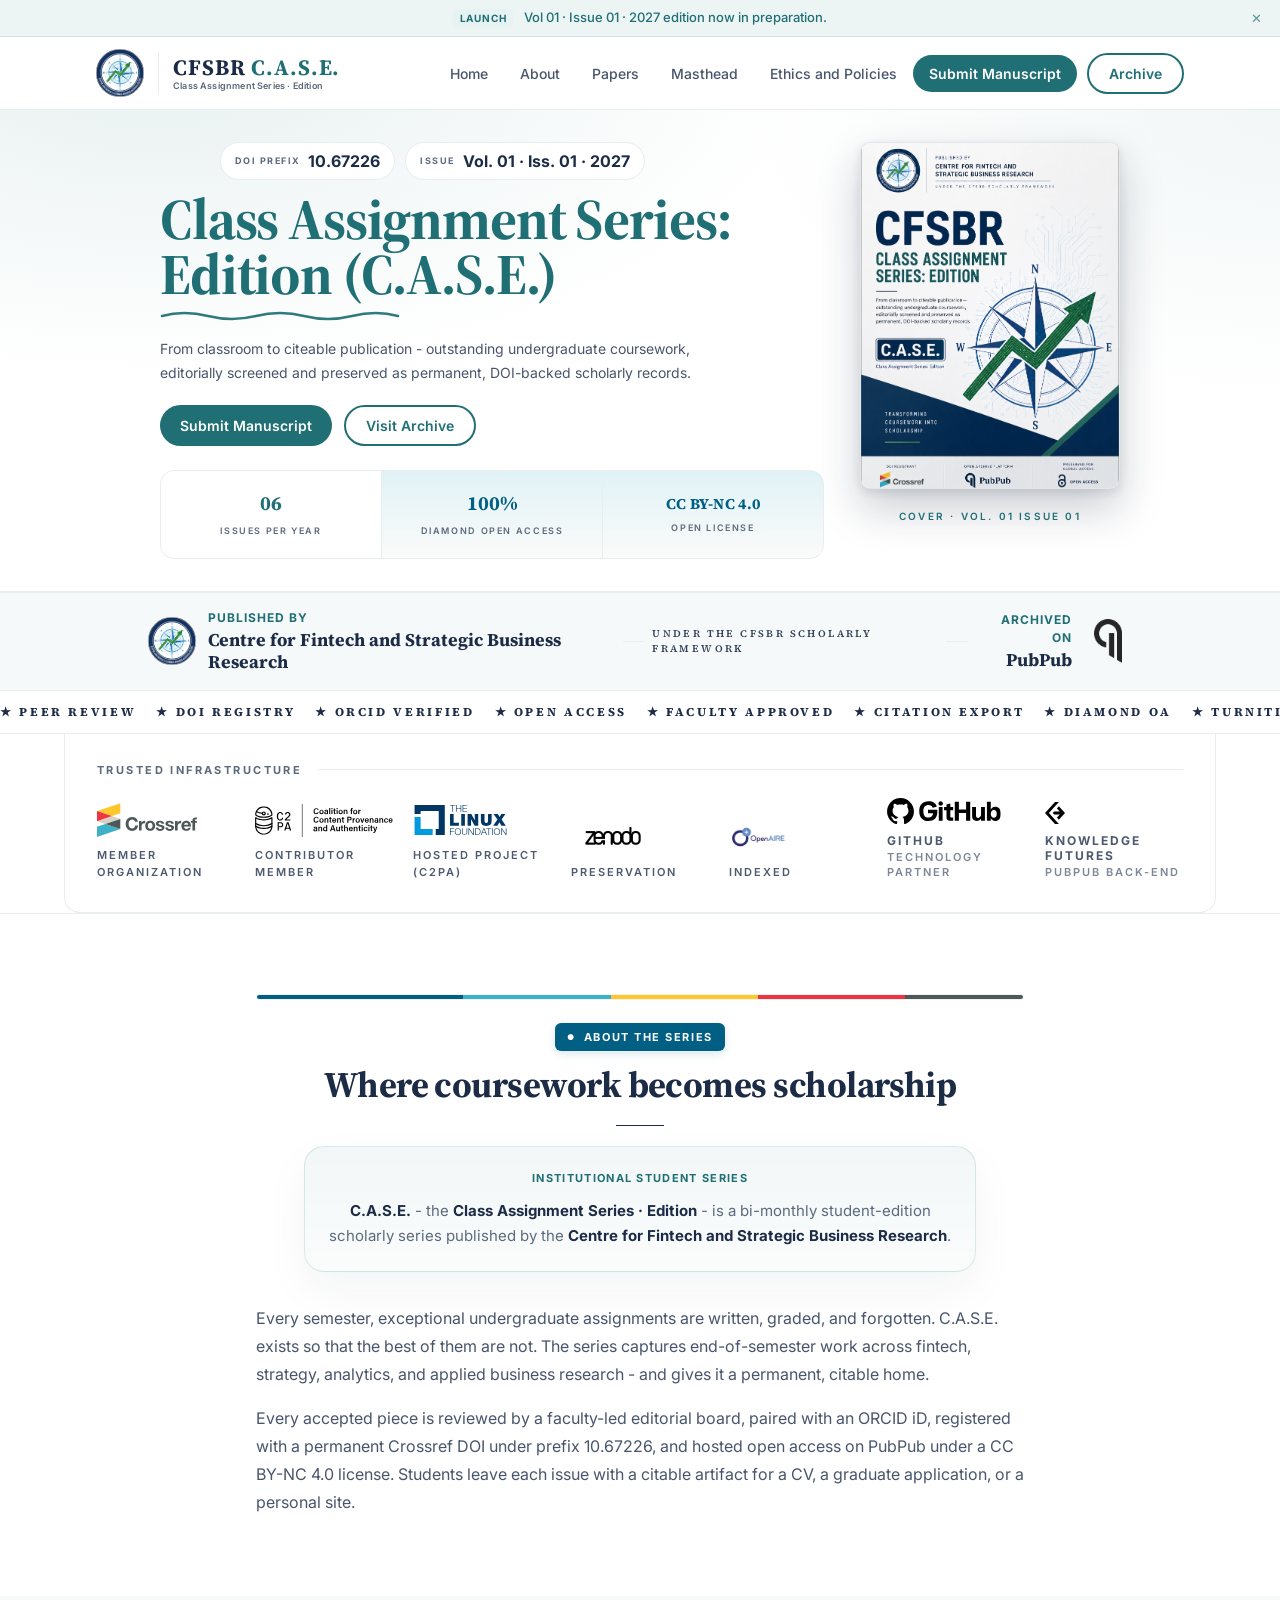
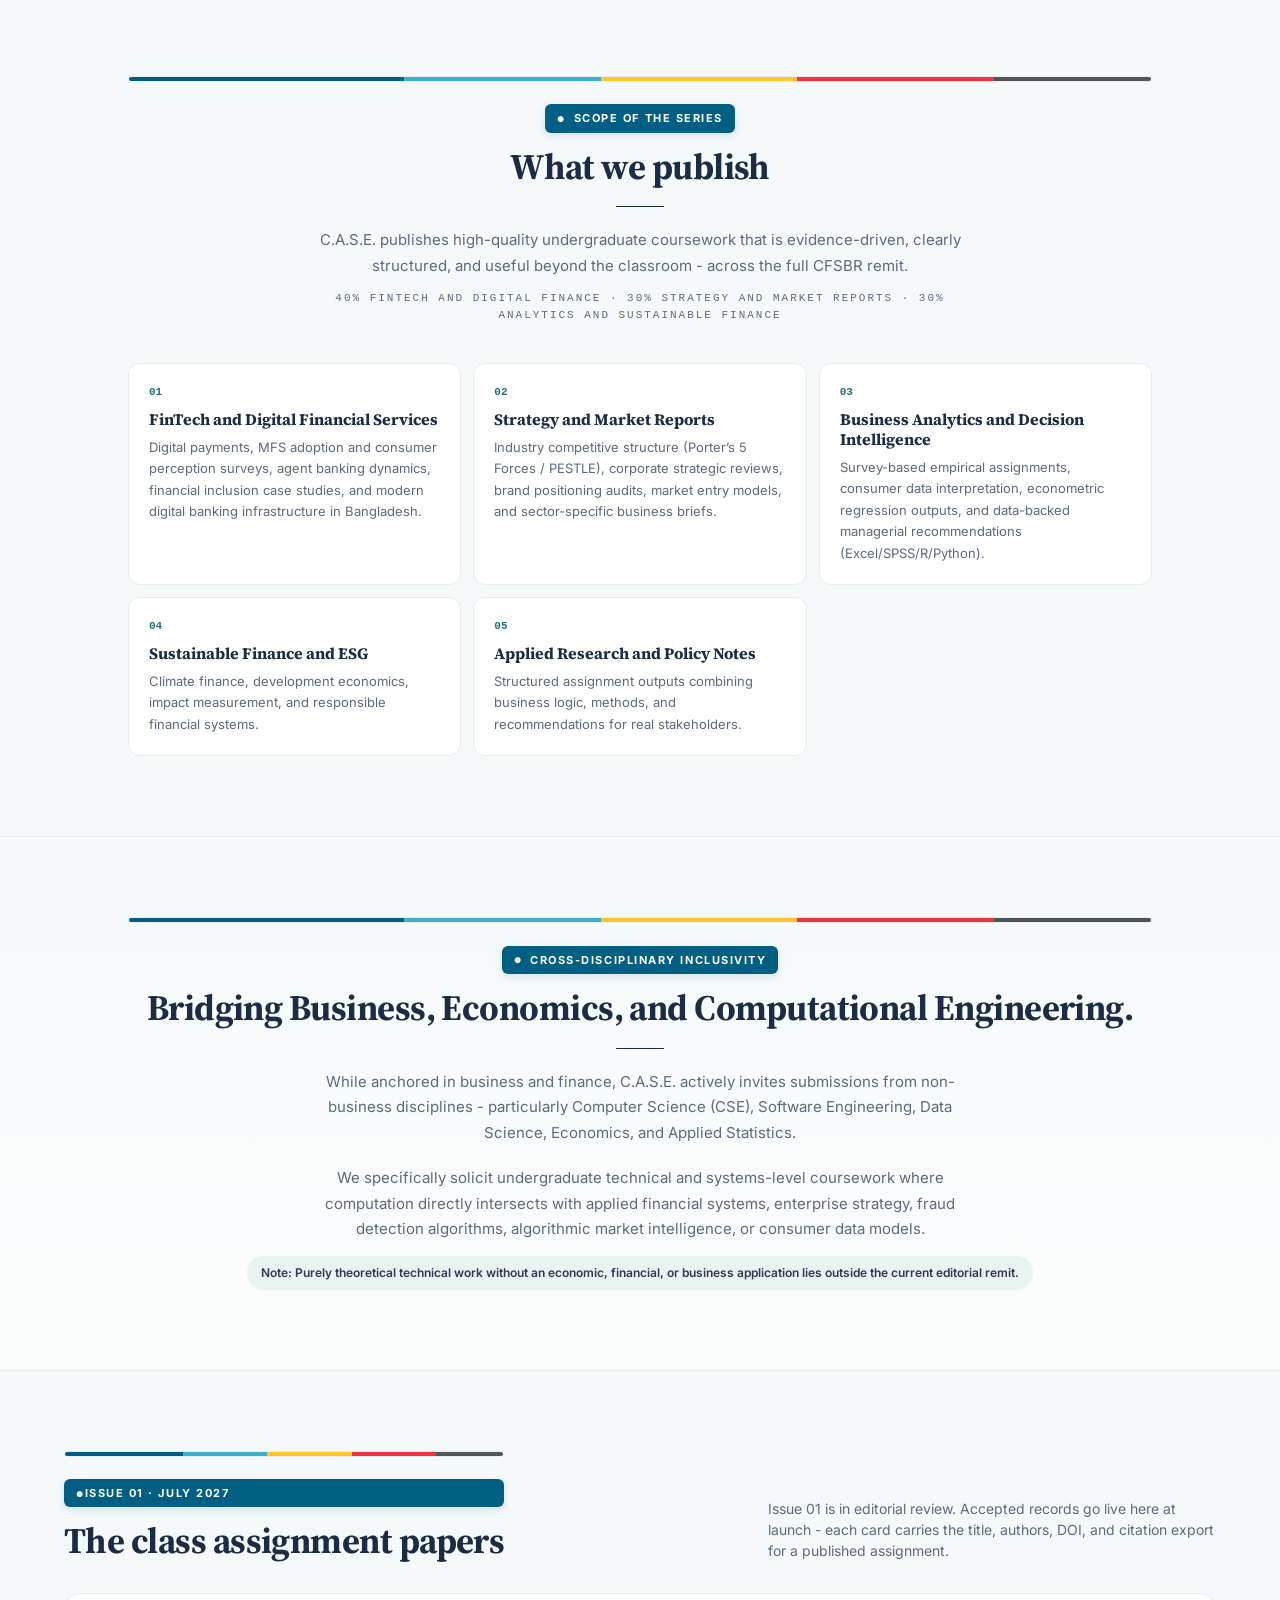
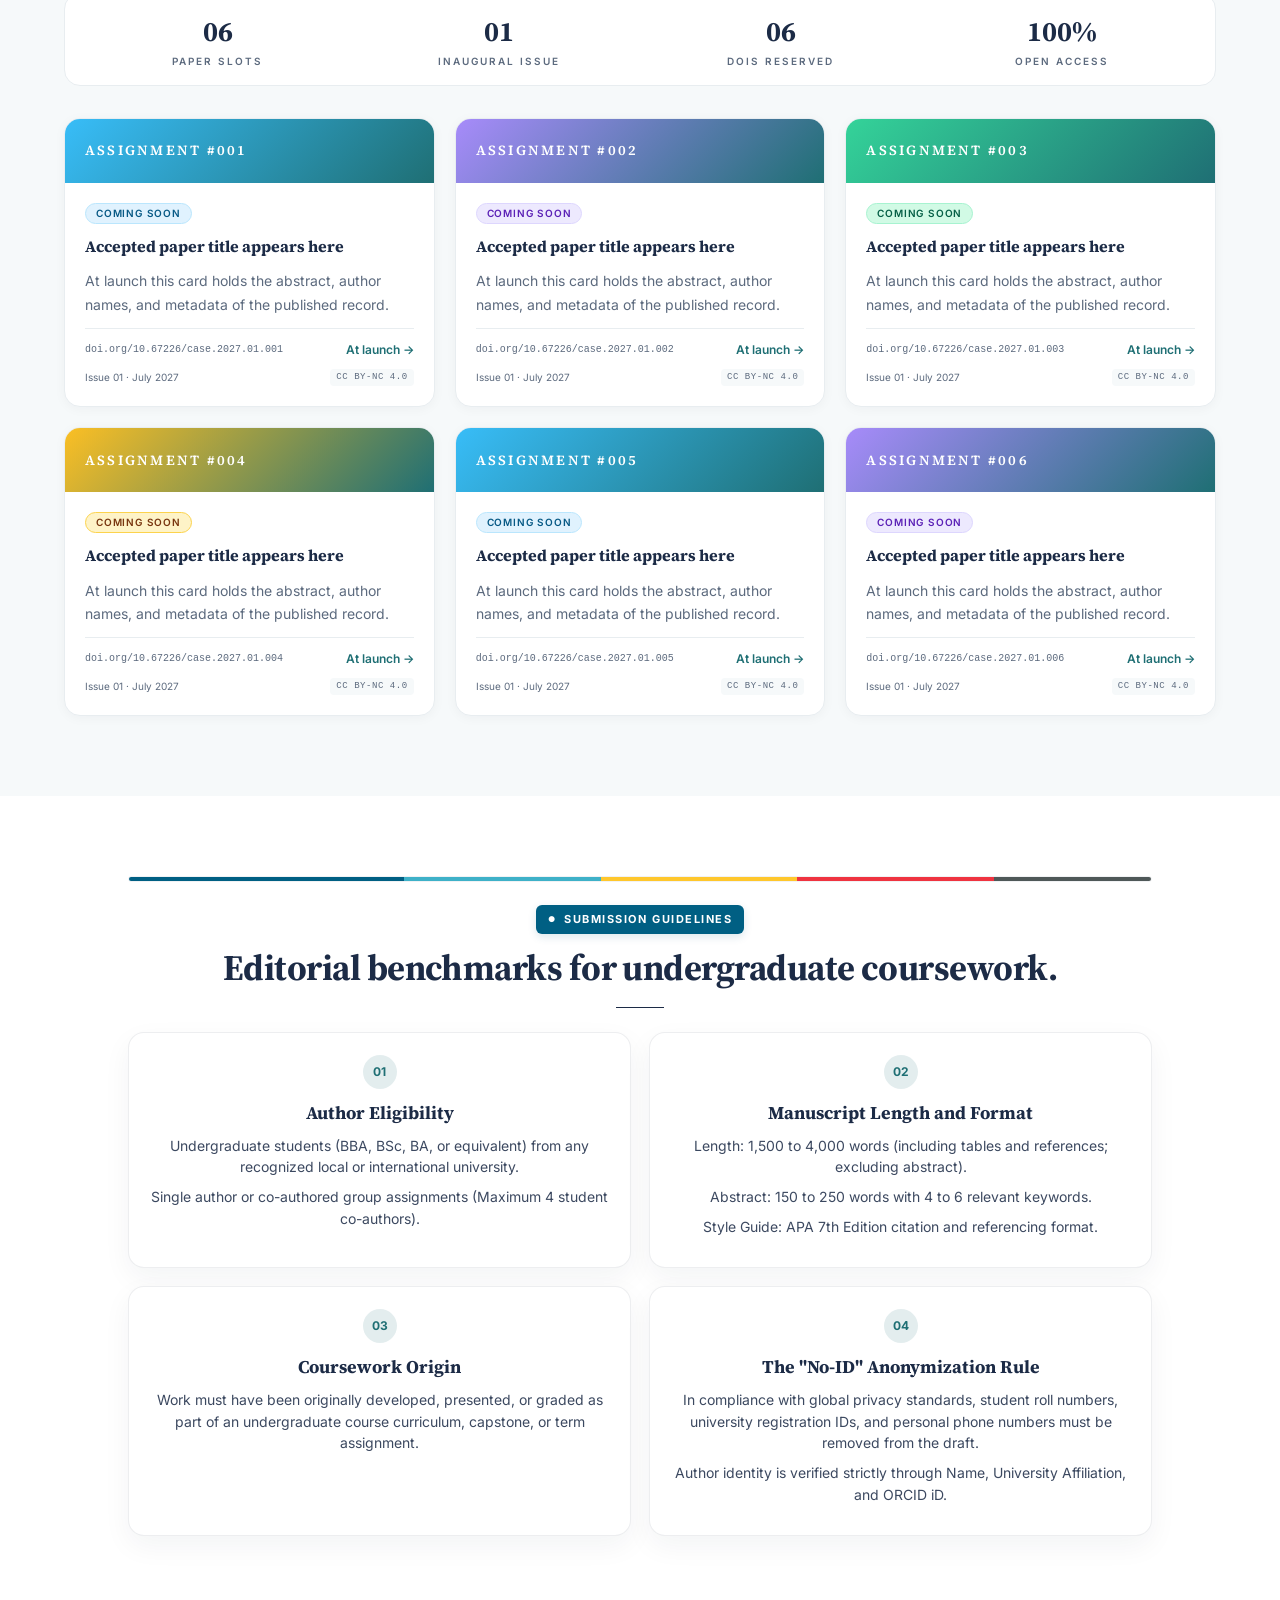
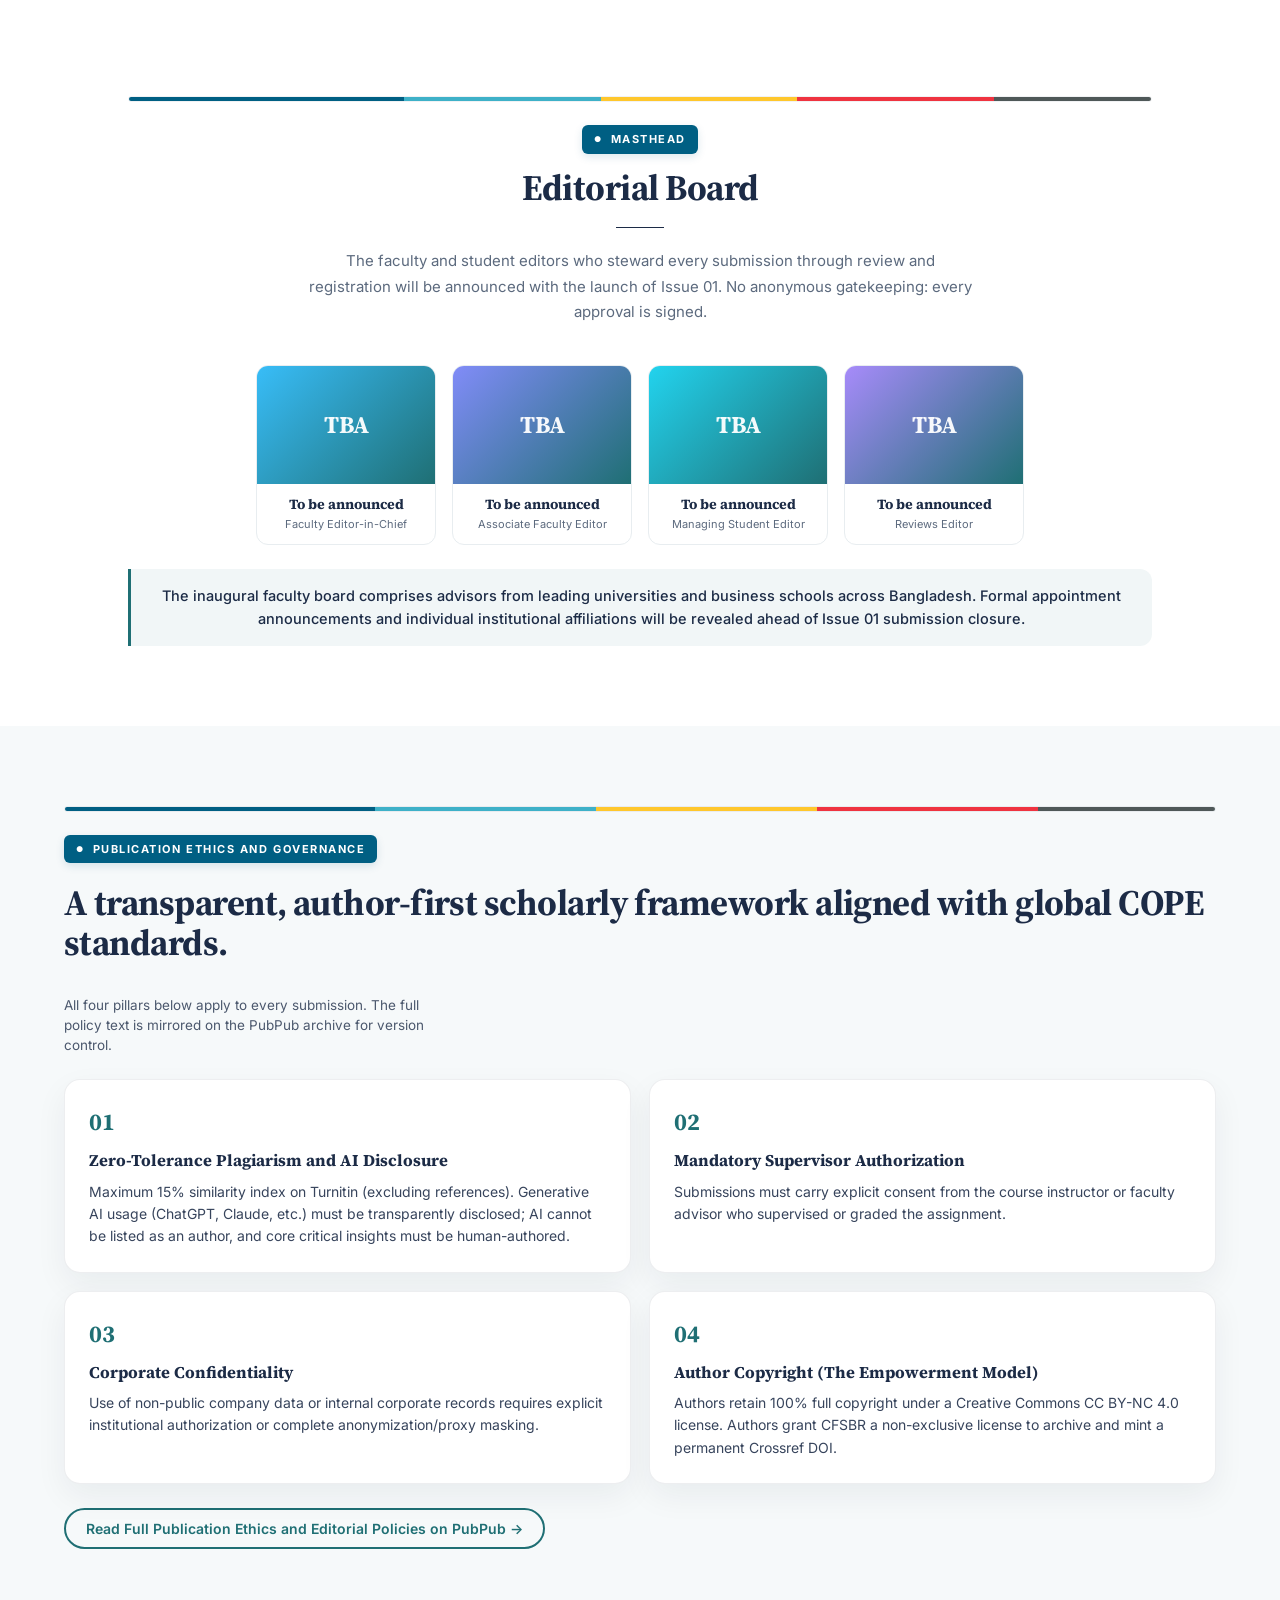
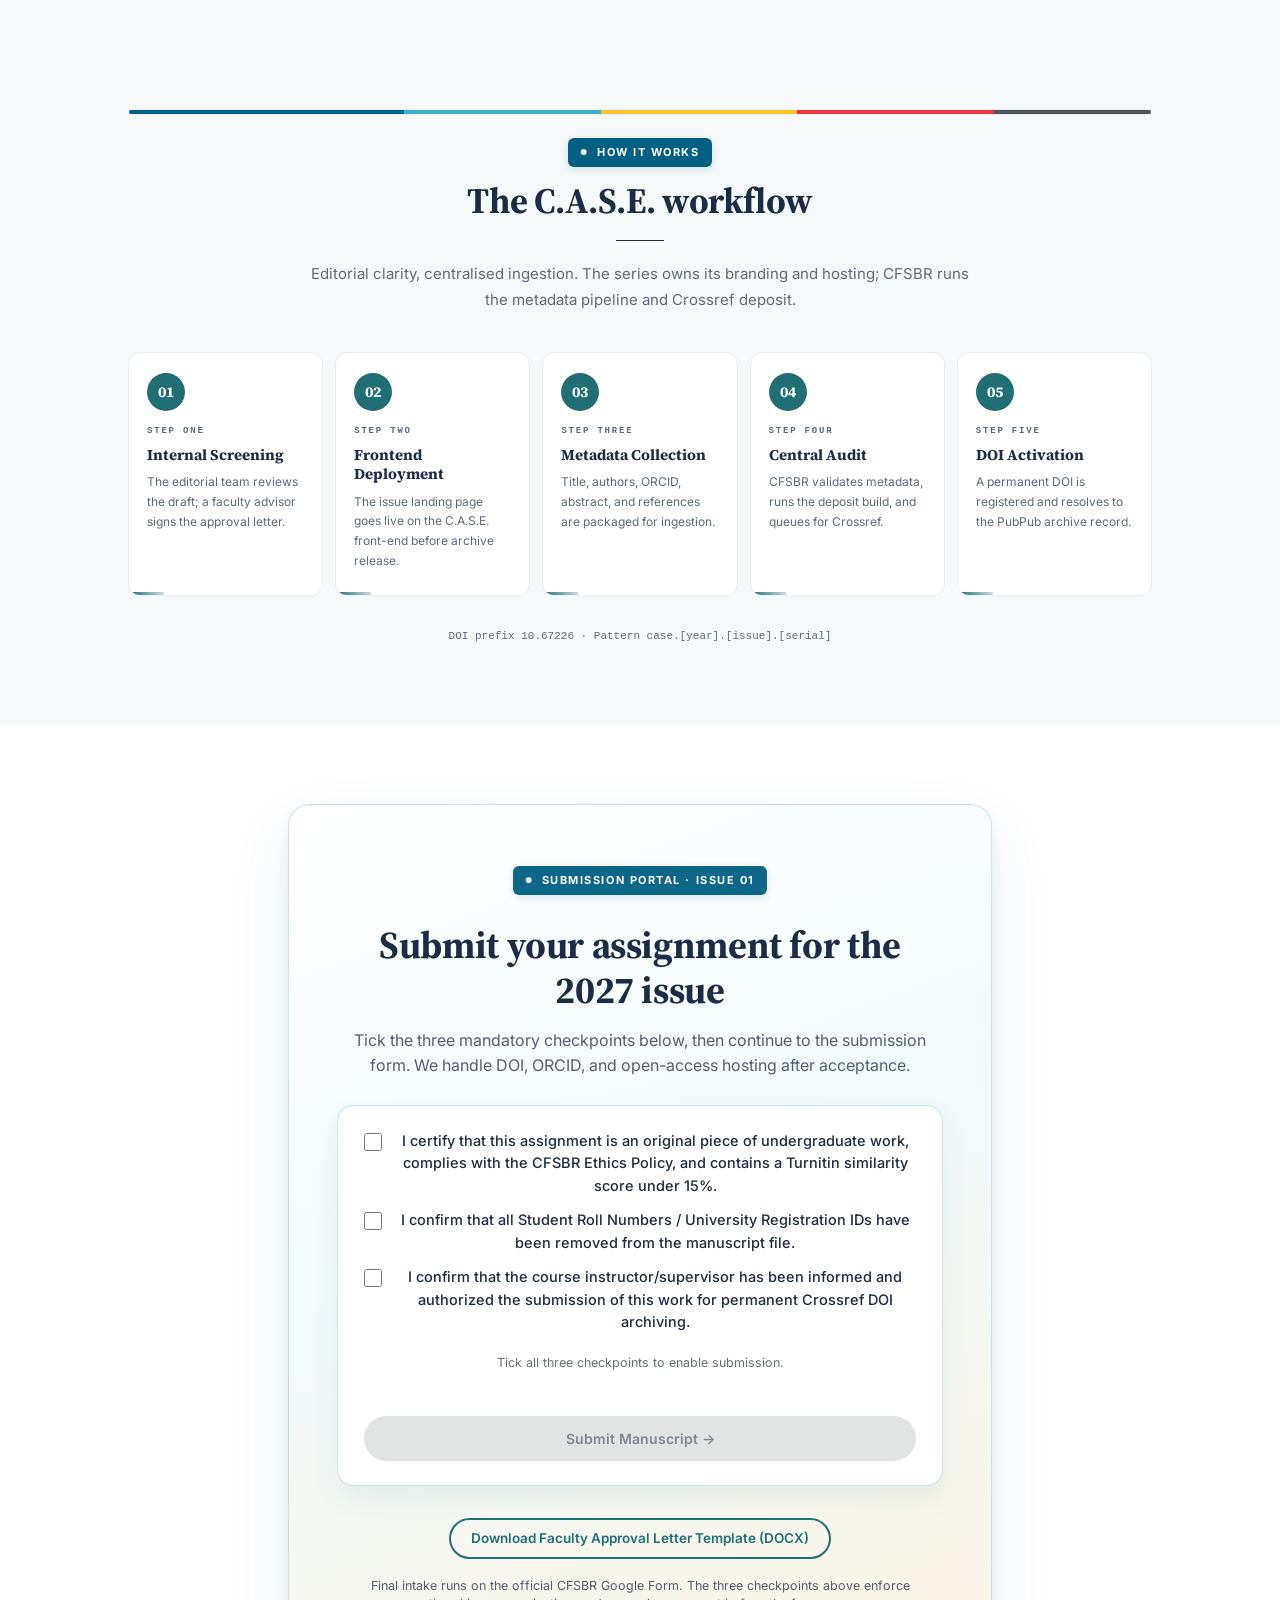
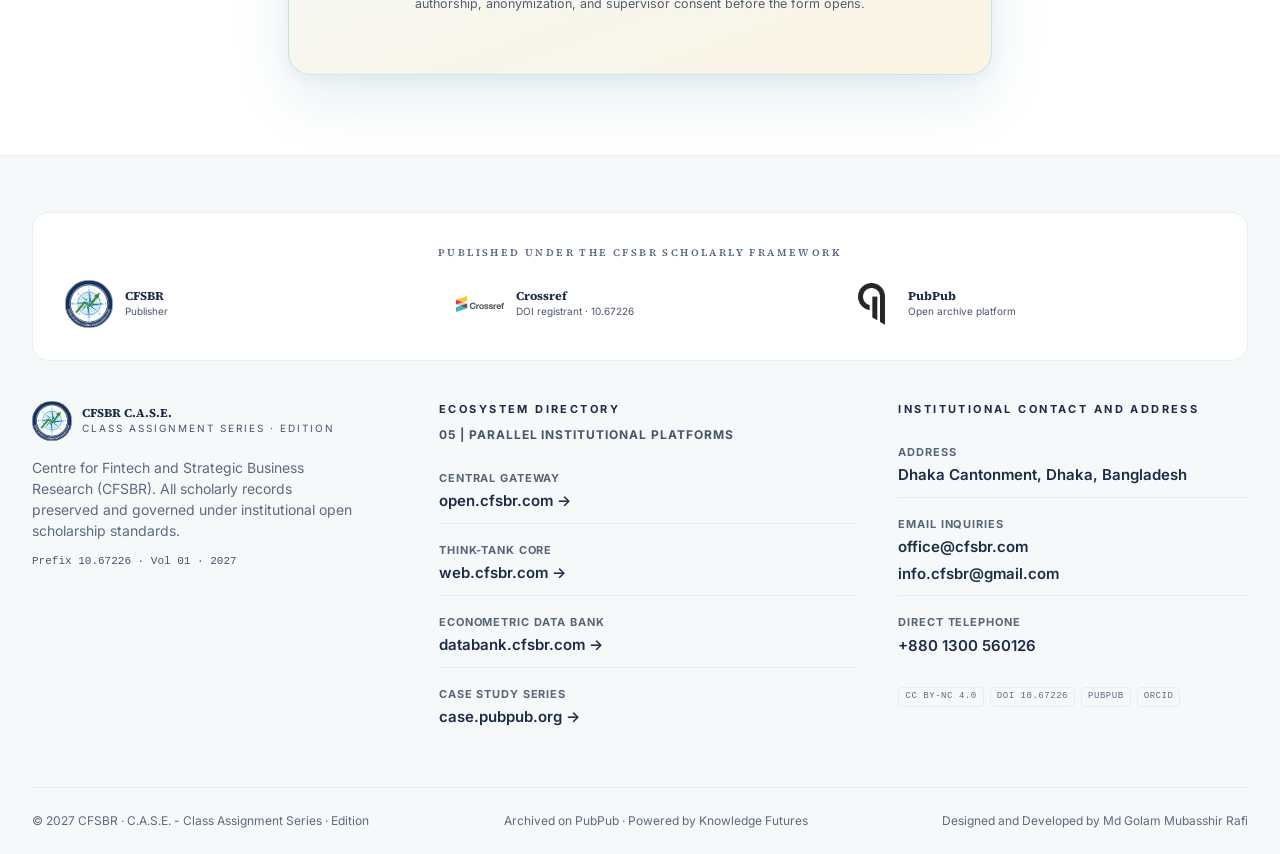
==== commit 964e7939: "Restore header lockup to pre-5199a21; full series name in hero title, left-aligned" ====
--- a/index.html
+++ b/index.html
@@ -26,7 +26,7 @@
     <a href="#top" class="brand" aria-label="CFSBR · C.A.S.E. · Home">
       <span class="brand-logo"><img src="assets/cfsbr-seal.png" alt="CFSBR" title="Centre for Fintech and Strategic Business Research"></span>
       <span class="brand-sep" aria-hidden="true"></span>
-      <span class="brand-word brand-stack"><span class="brand-main">Class Assignment Series: Edition <em>(C.A.S.E.)</em></span><span class="brand-sub">CFSBR · Centre for Fintech and Strategic Business Research</span></span>
+      <span class="brand-word brand-stack"><span class="brand-main">CFSBR&nbsp;<em>C.A.S.E.</em></span><span class="brand-sub">Class Assignment Series · Edition</span></span>
     </a>
     <nav class="nav" id="mainNav">
       <a href="#top">Home</a>
@@ -53,7 +53,7 @@
           <span class="hero-meta-item"><span class="hero-meta-kicker">DOI Prefix</span><b>10.67226</b></span>
           <span class="hero-meta-item"><span class="hero-meta-kicker">Issue</span><b>Vol. 01 · Iss. 01 · 2027</b></span>
         </div>
-        <h1 class="hero-title">Class Assignment Series<svg class="hero-title-squiggle" viewBox="0 0 240 14" preserveAspectRatio="none" aria-hidden="true" focusable="false"><path d="M2 9 Q 24 3 48 9 T 96 9 T 144 9 T 192 9 T 238 9" fill="none" stroke="currentColor" stroke-width="2.6" stroke-linecap="round" stroke-linejoin="round" vector-effect="non-scaling-stroke"/></svg></h1>
+        <h1 class="hero-title">Class Assignment Series: Edition (C.A.S.E.)<svg class="hero-title-squiggle" viewBox="0 0 240 14" preserveAspectRatio="none" aria-hidden="true" focusable="false"><path d="M2 9 Q 24 3 48 9 T 96 9 T 144 9 T 192 9 T 238 9" fill="none" stroke="currentColor" stroke-width="2.6" stroke-linecap="round" stroke-linejoin="round" vector-effect="non-scaling-stroke"/></svg></h1>
         <p class="hero-tagline">From classroom to citeable publication - outstanding undergraduate coursework, editorially screened and preserved as permanent, DOI-backed scholarly records.</p>
         <div class="hero-ctas">
           <a class="btn btn-solid" href="https://docs.google.com/forms/d/e/1FAIpQLSf-zk_C4ieAJhTAC7kjF-7hUzpEAgRaBuZ7eR_Vs-a41UbzbQ/viewform" target="_blank" rel="noopener">Submit Manuscript</a>
--- a/style.css
+++ b/style.css
@@ -82,8 +82,8 @@
   letter-spacing:.04em;color:var(--foreground);font-weight:700;
 }
 .brand-stack{display:flex;flex-direction:column;align-items:flex-start;gap:2px;line-height:1.02}
-.brand-main{display:block;font-size:14px;font-weight:700;line-height:1.12;color:var(--foreground);letter-spacing:.01em}
-.brand-sub{display:block;font-family:var(--font-body);font-size:9px;font-weight:600;letter-spacing:.02em;text-transform:none;color:var(--foreground);opacity:.72;white-space:normal;max-width:270px}
+.brand-main{display:block}
+.brand-sub{display:block;font-family:var(--font-body);font-size:9px;font-weight:600;letter-spacing:.02em;text-transform:none;color:var(--foreground);opacity:.72;white-space:normal;max-width:240px}
 .brand-word em{font-style:normal;color:var(--primary)}
 .nav{display:flex;align-items:center;gap:32px}
 .nav a{font-size:14px;font-weight:500;color:rgba(28,43,70,.8);transition:color .15s}
@@ -132,7 +132,7 @@
 .hero-meta b{font-weight:700}
 .hero-meta .dot{color:var(--border)}
 .hero-title{
-  margin-top:12px;text-align:center;display:flex;flex-direction:column;align-items:center;
+  margin-top:12px;text-align:left;display:flex;flex-direction:column;align-items:flex-start;
   font-family:var(--font-display);font-weight:700;color:var(--primary);
   font-size:clamp(2.2rem,5vw,3.6rem);line-height:.95;letter-spacing:-.02em;font-weight:700;
 }
@@ -756,7 +756,7 @@
   box-shadow:0 3px 8px rgba(0,95,131,.14);
 }
 
-.hero-title-squiggle{display:block;width:100%;max-width:15rem;height:14px;margin:6px auto 0;color:var(--primary);opacity:.92}
+.hero-title-squiggle{display:block;width:100%;max-width:15rem;height:14px;margin:6px 0 0;color:var(--primary);opacity:.92}
 .hstat-license .hstat-n{font-size:15px;letter-spacing:.02em;text-transform:none;font-family:var(--font-display)}
 .hstat-license .hstat-l{letter-spacing:.18em}
 .hero-stats .hstat-n{line-height:1.05}
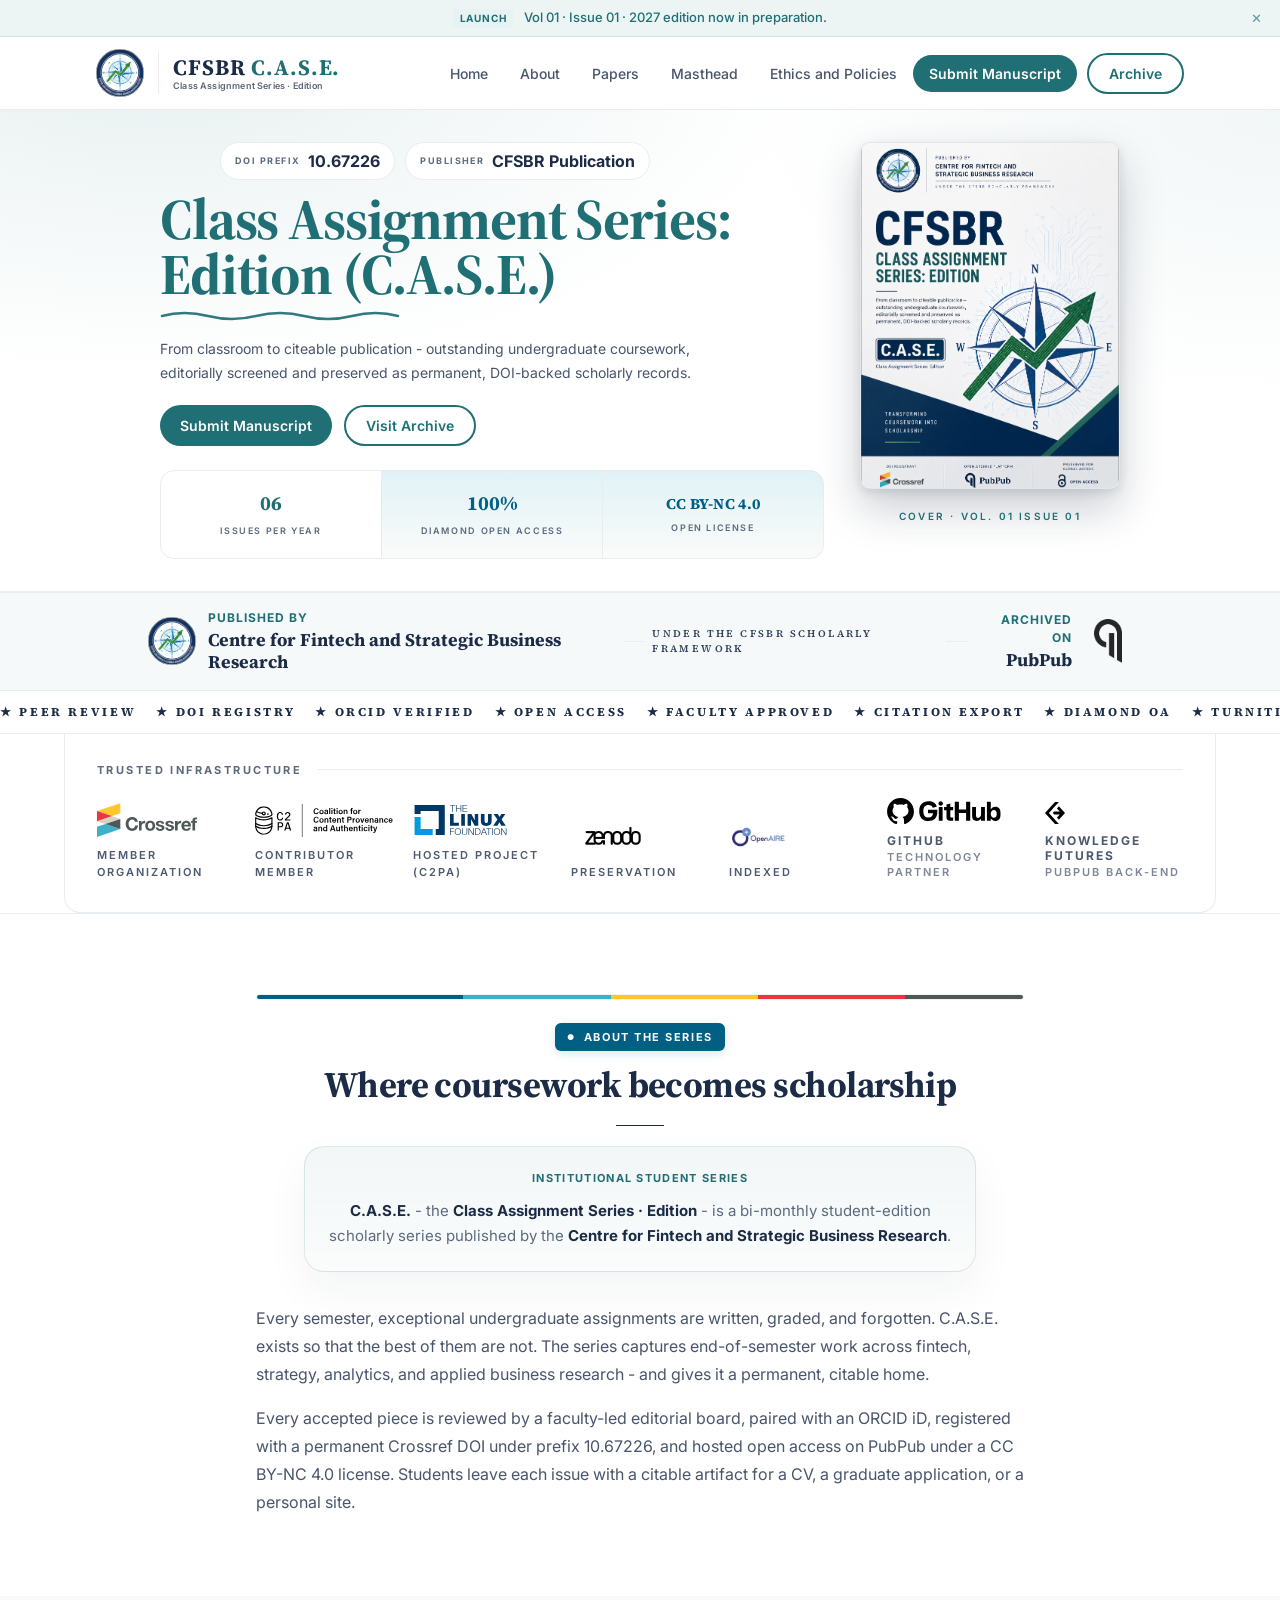
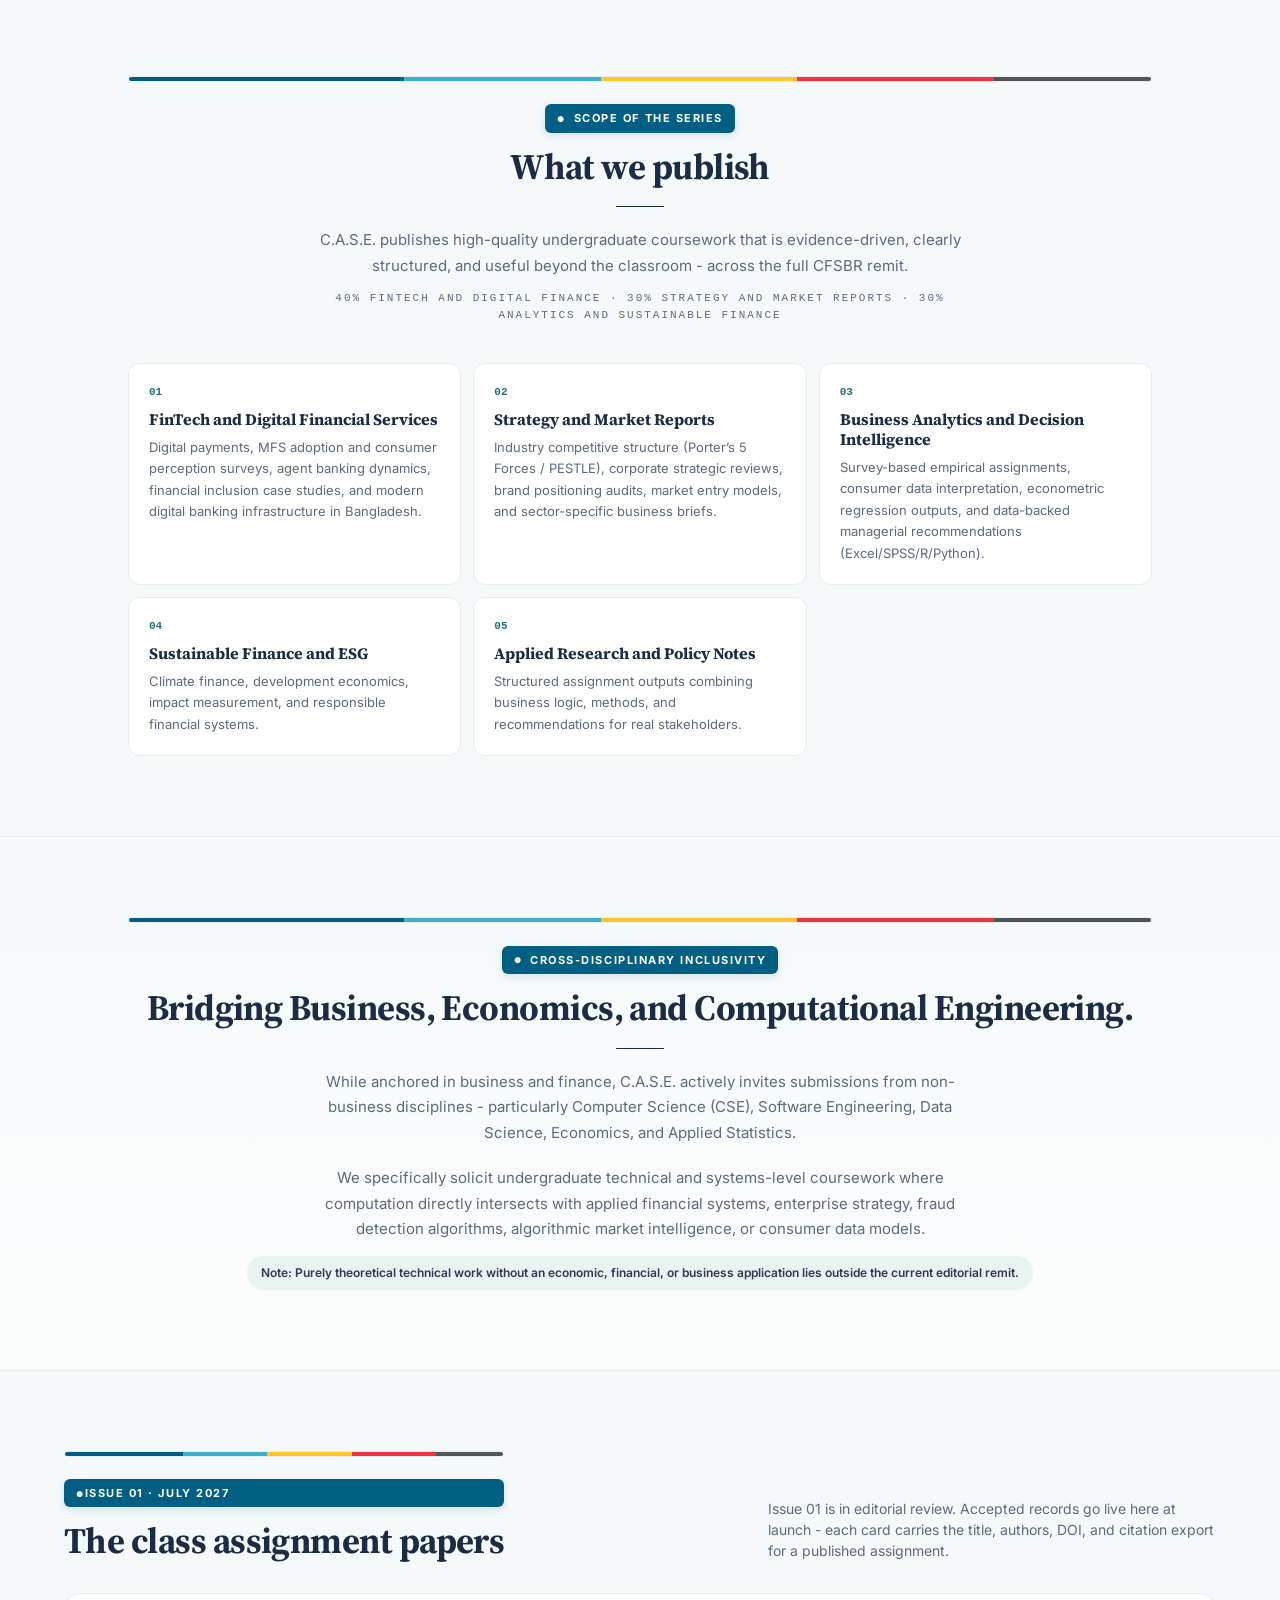
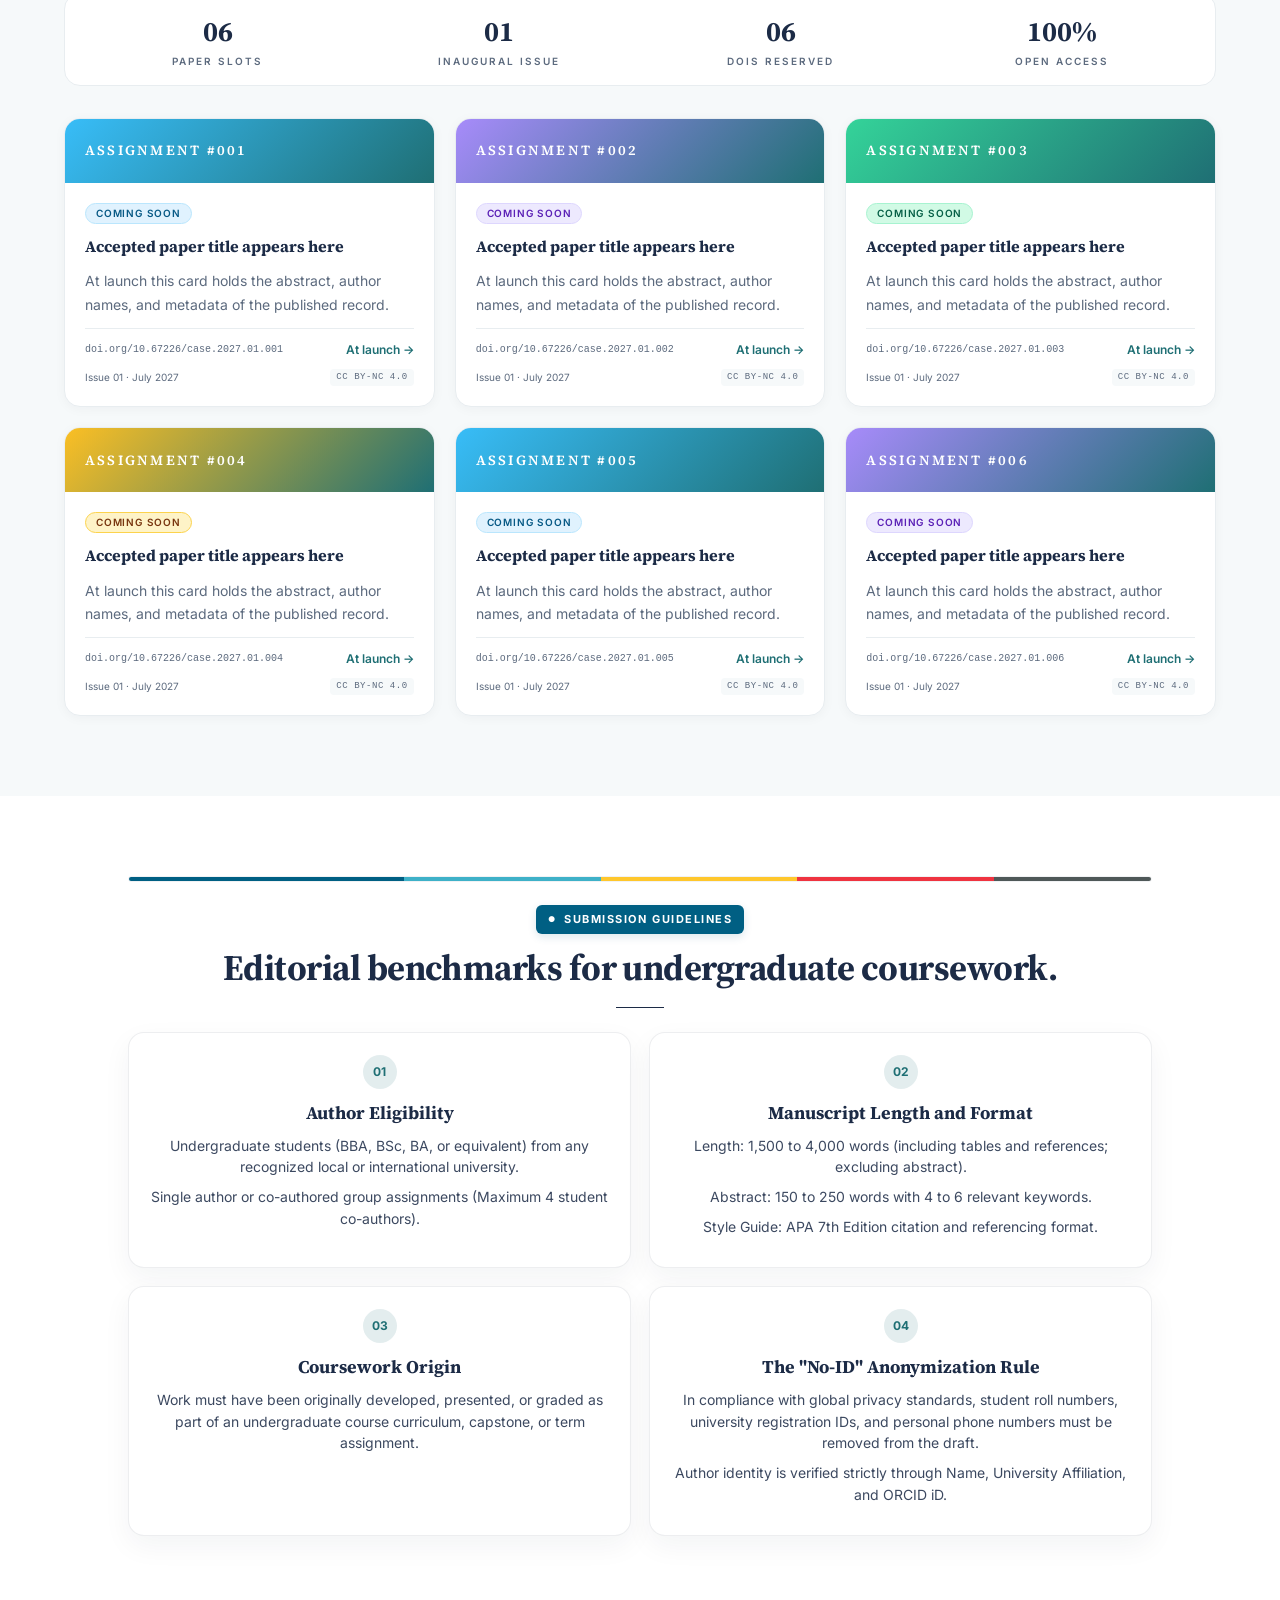
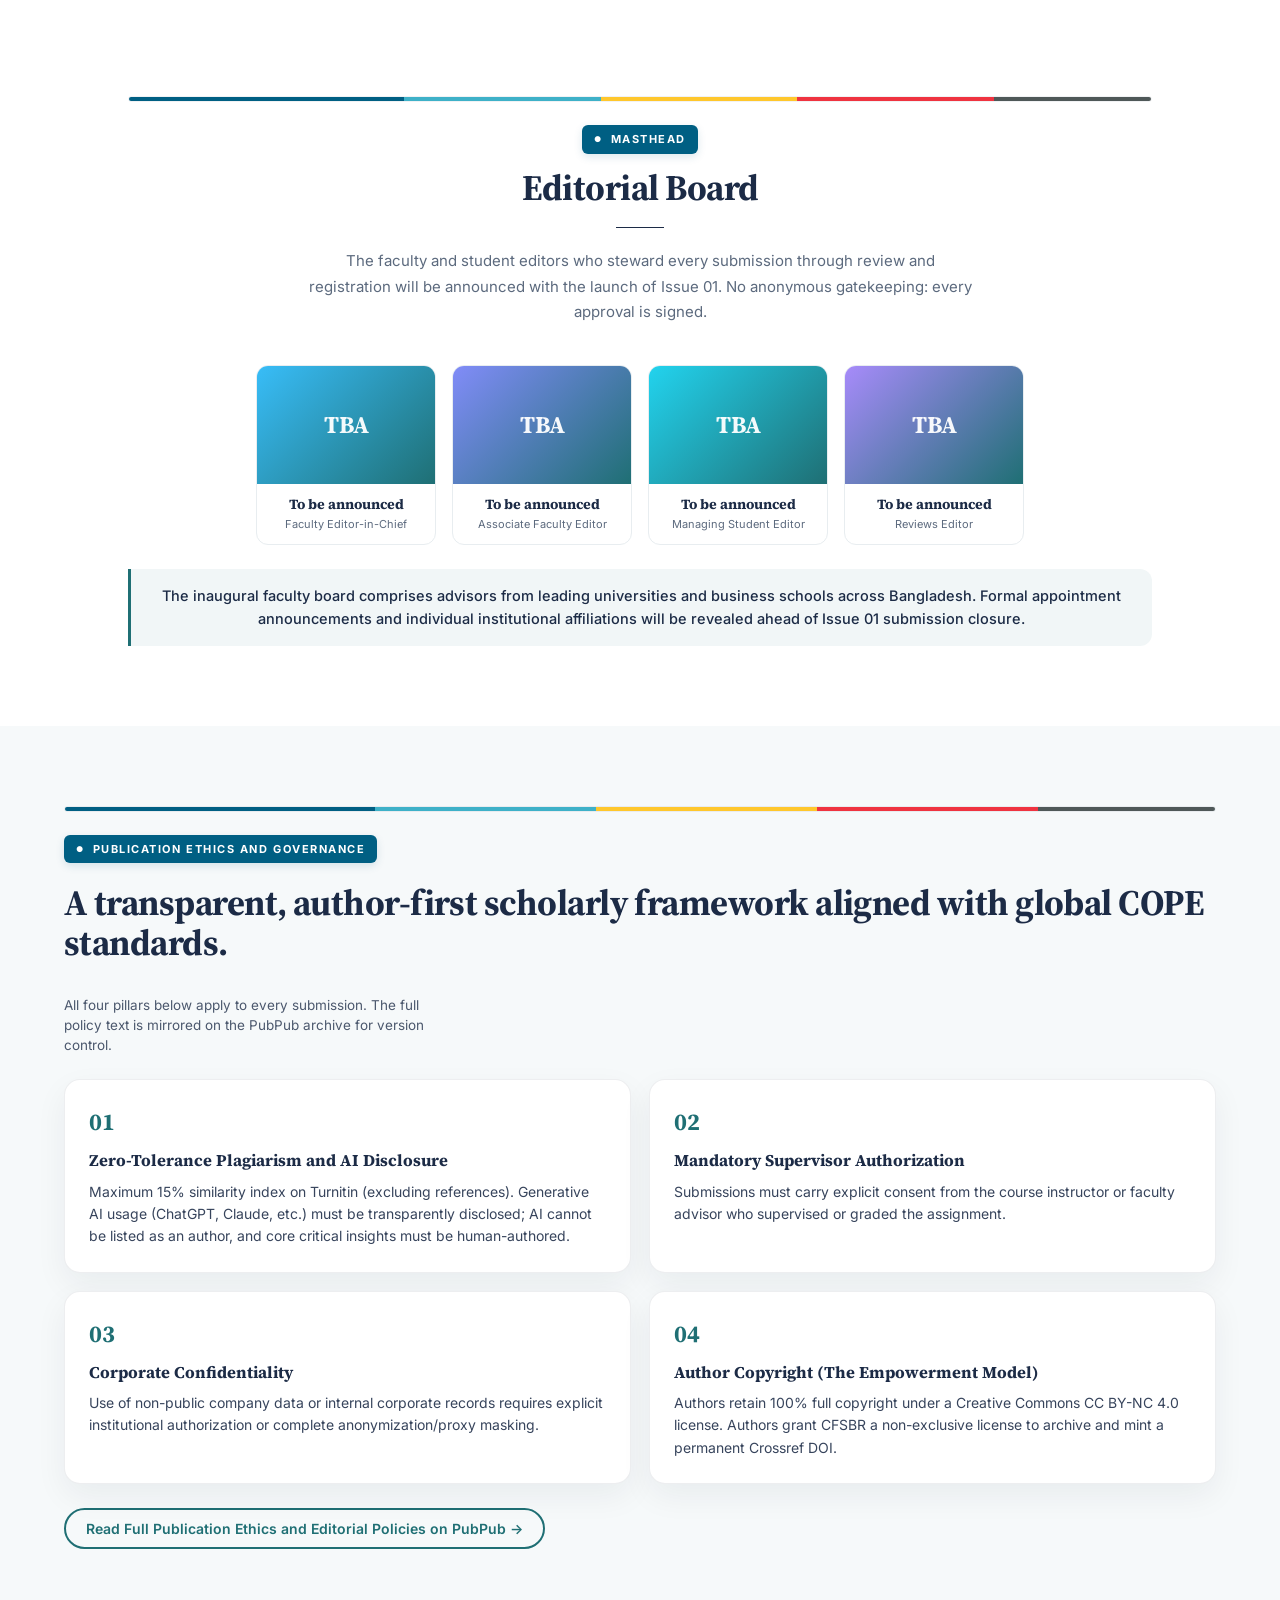
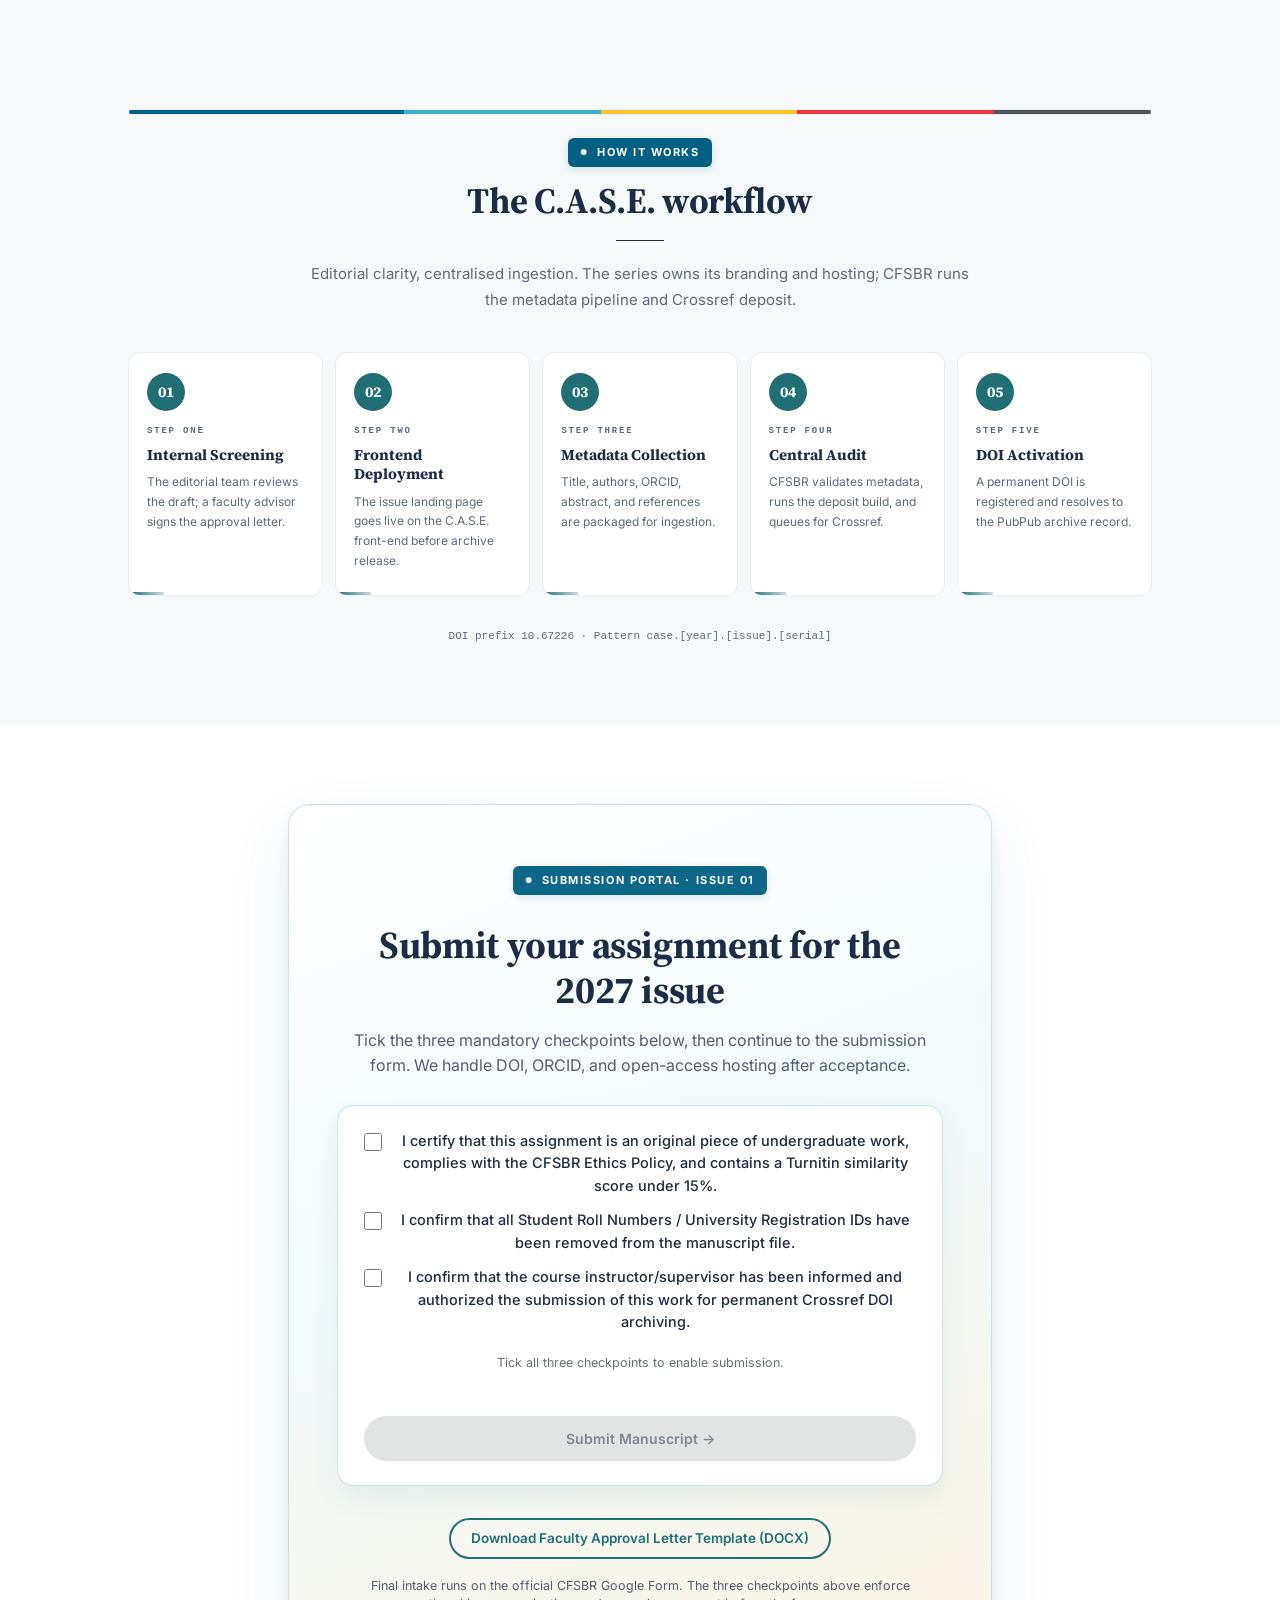
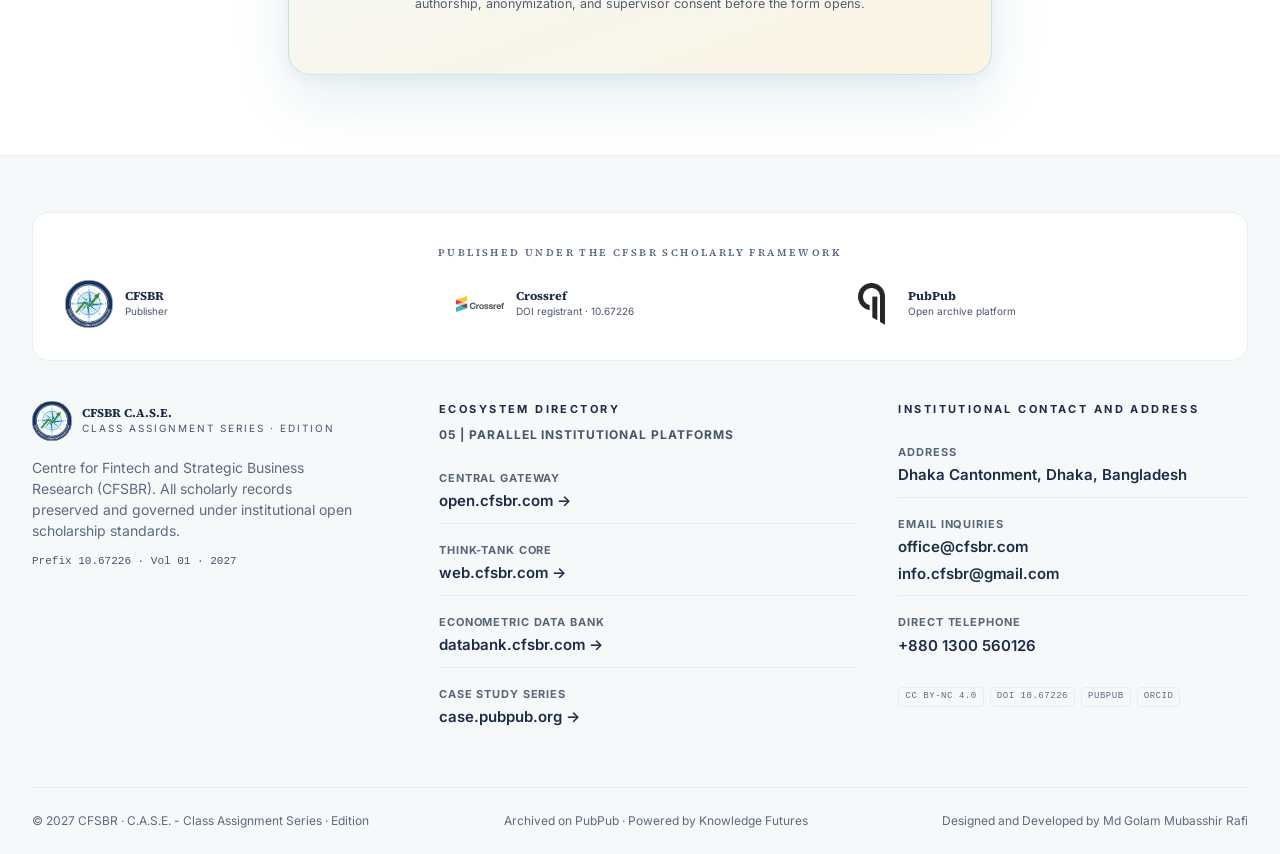
==== commit 91a02ffd: "Hero meta: static CFSBR Publication label replaces per-volume issue tag" ====
--- a/index.html
+++ b/index.html
@@ -51,7 +51,7 @@
       <div class="hero-copy">
         <div class="hero-meta">
           <span class="hero-meta-item"><span class="hero-meta-kicker">DOI Prefix</span><b>10.67226</b></span>
-          <span class="hero-meta-item"><span class="hero-meta-kicker">Issue</span><b>Vol. 01 · Iss. 01 · 2027</b></span>
+          <span class="hero-meta-item"><span class="hero-meta-kicker">Publisher</span><b>CFSBR Publication</b></span>
         </div>
         <h1 class="hero-title">Class Assignment Series: Edition (C.A.S.E.)<svg class="hero-title-squiggle" viewBox="0 0 240 14" preserveAspectRatio="none" aria-hidden="true" focusable="false"><path d="M2 9 Q 24 3 48 9 T 96 9 T 144 9 T 192 9 T 238 9" fill="none" stroke="currentColor" stroke-width="2.6" stroke-linecap="round" stroke-linejoin="round" vector-effect="non-scaling-stroke"/></svg></h1>
         <p class="hero-tagline">From classroom to citeable publication - outstanding undergraduate coursework, editorially screened and preserved as permanent, DOI-backed scholarly records.</p>
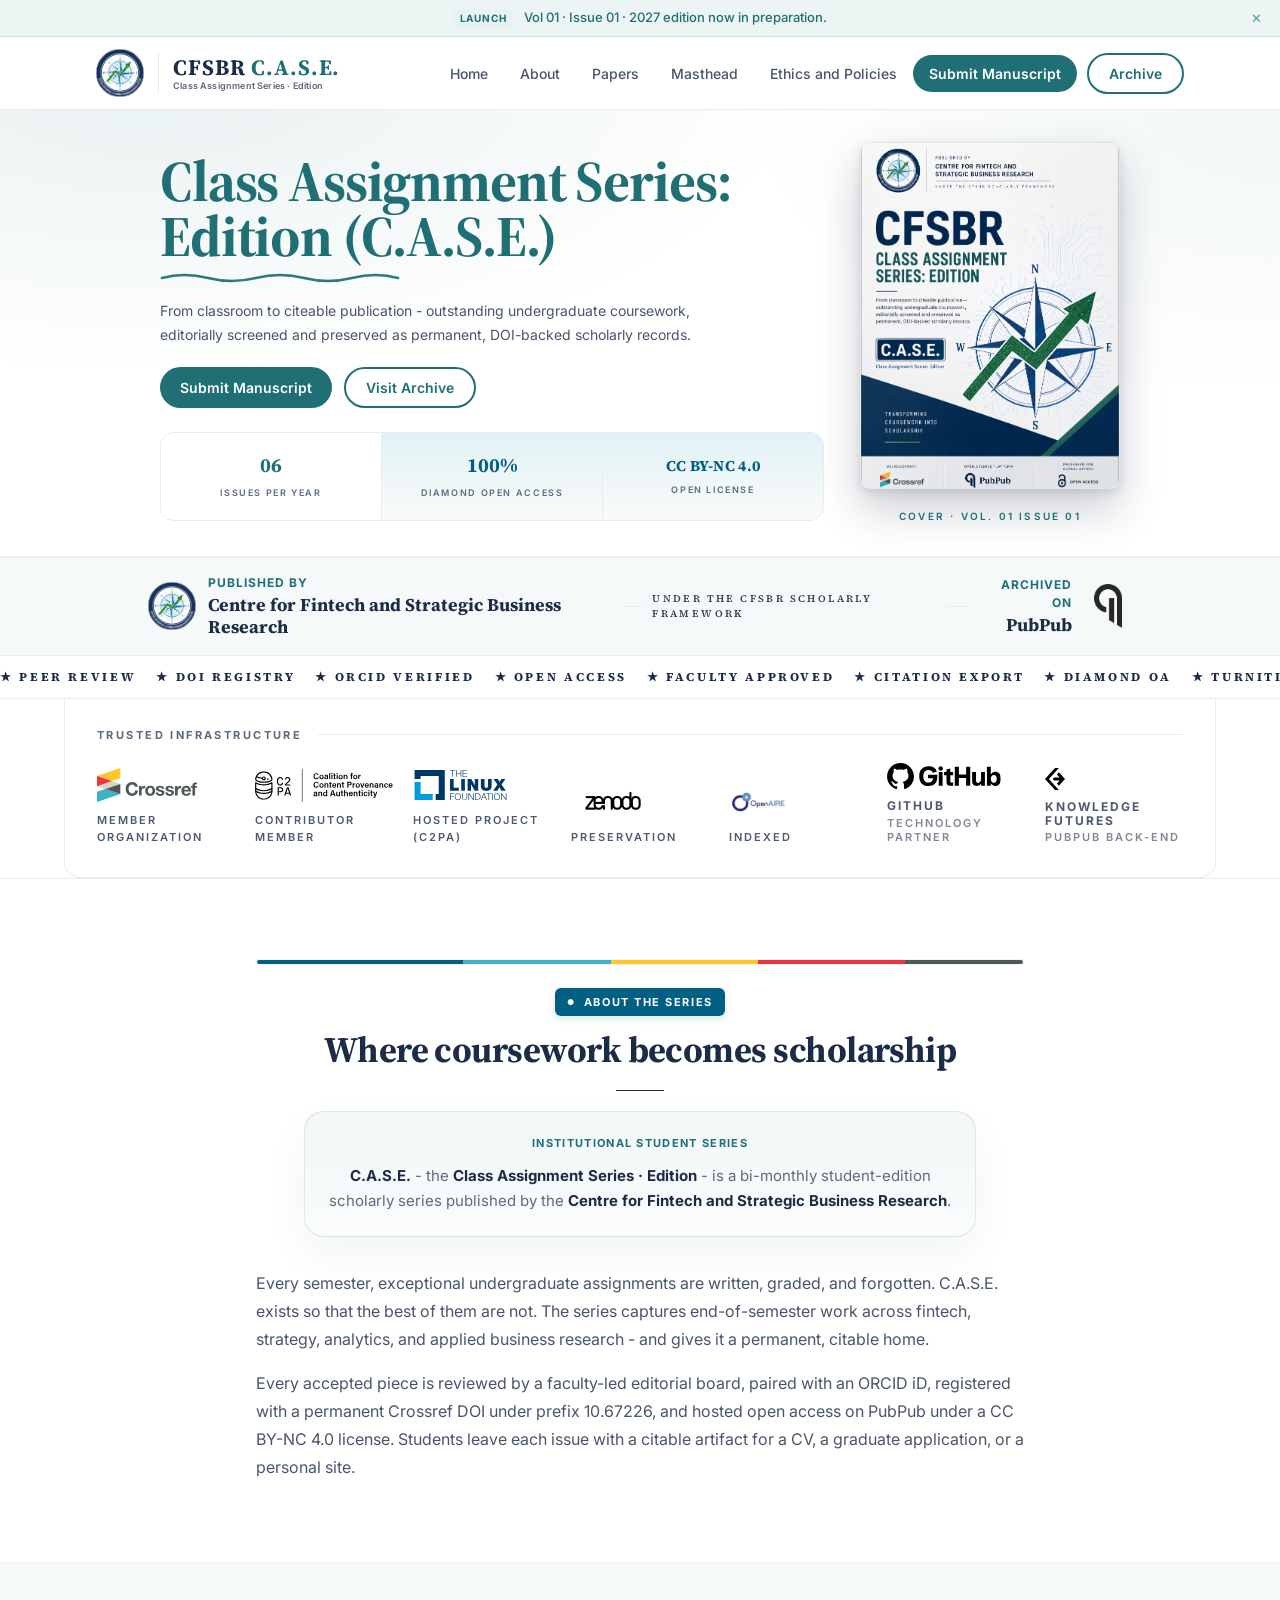
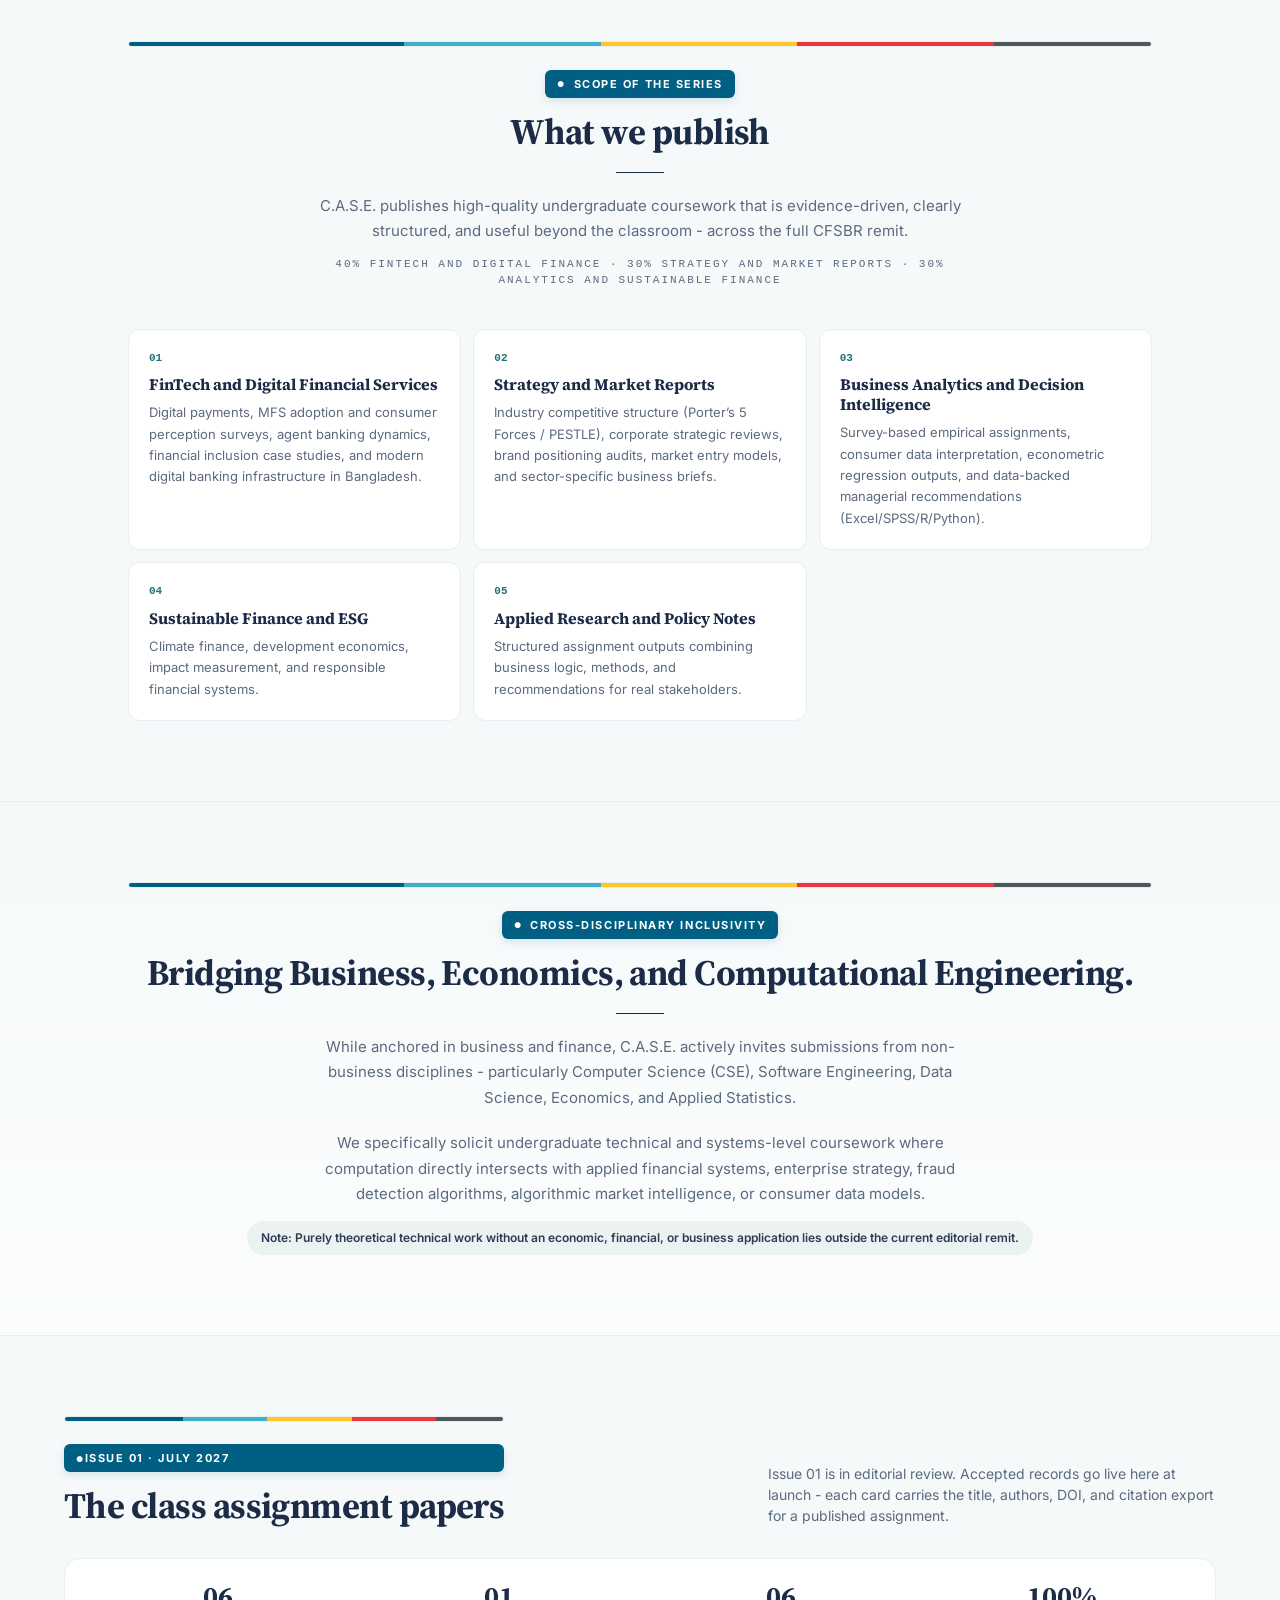
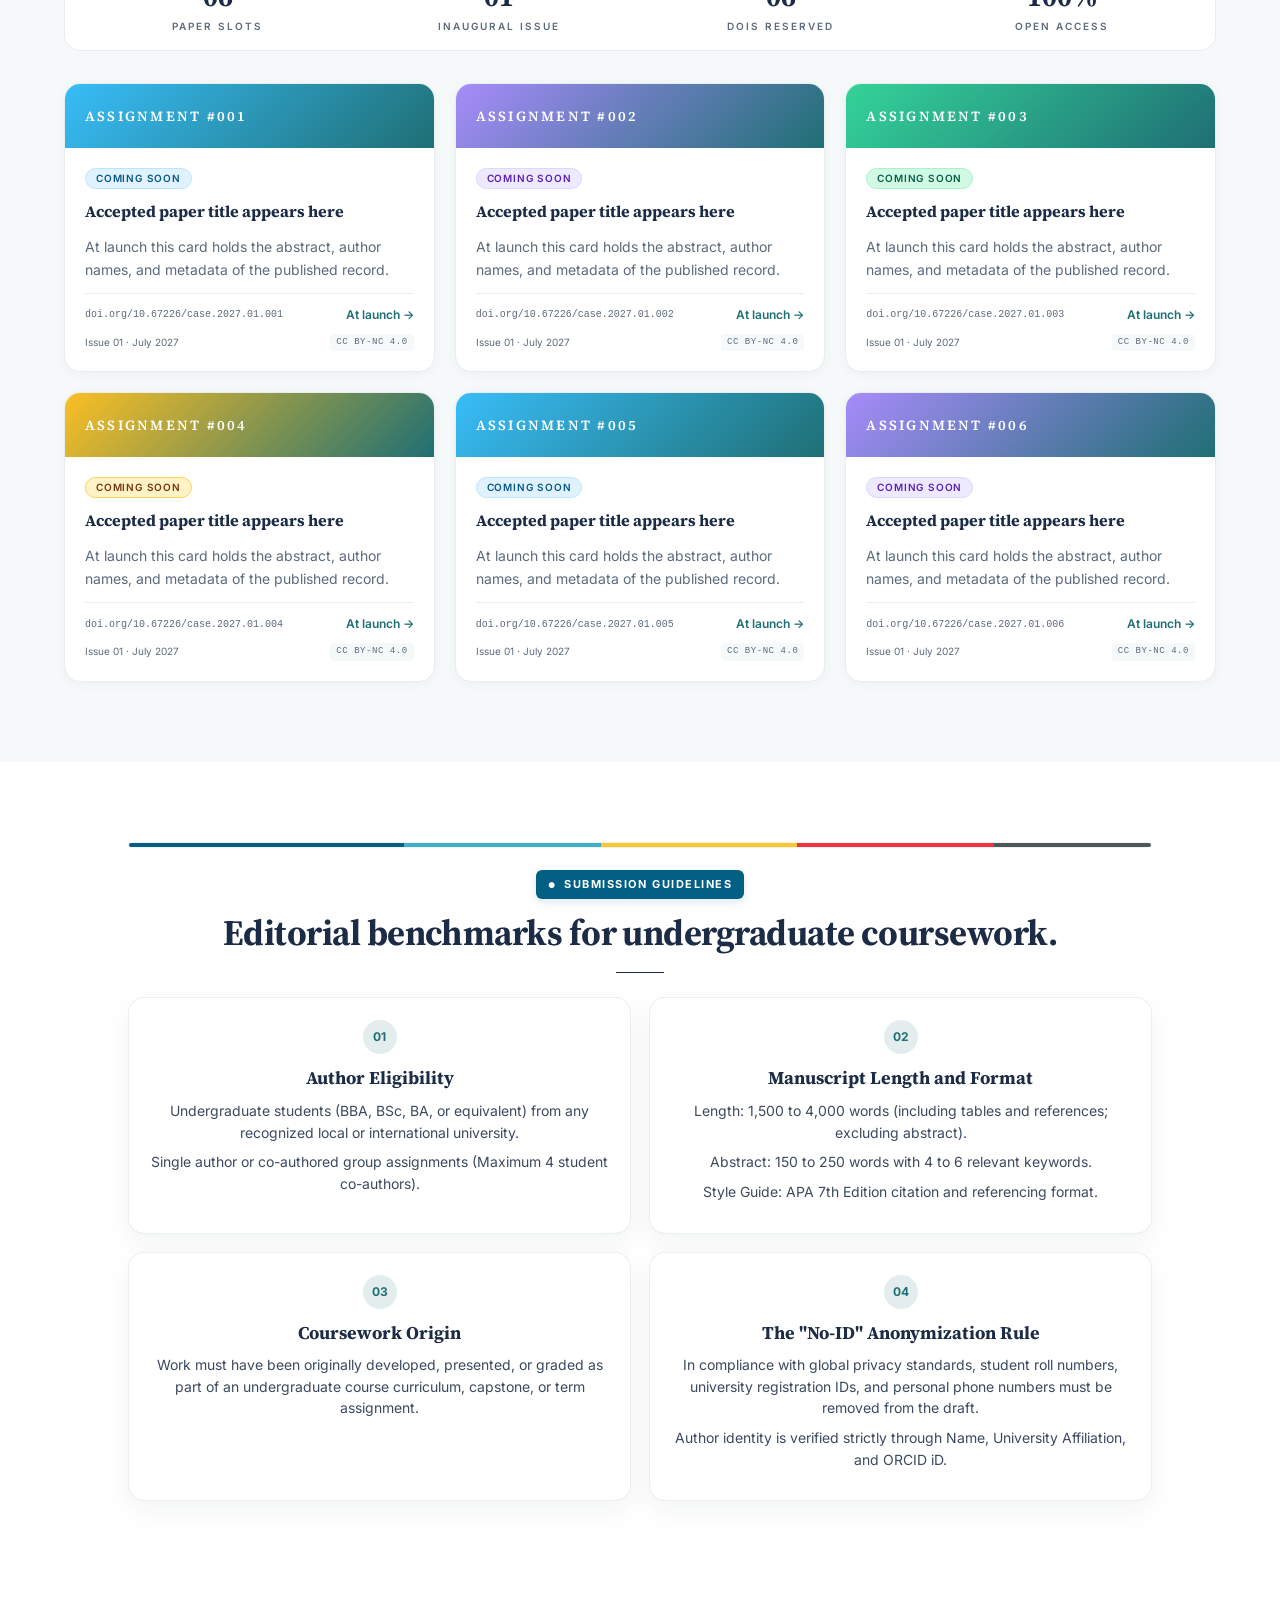
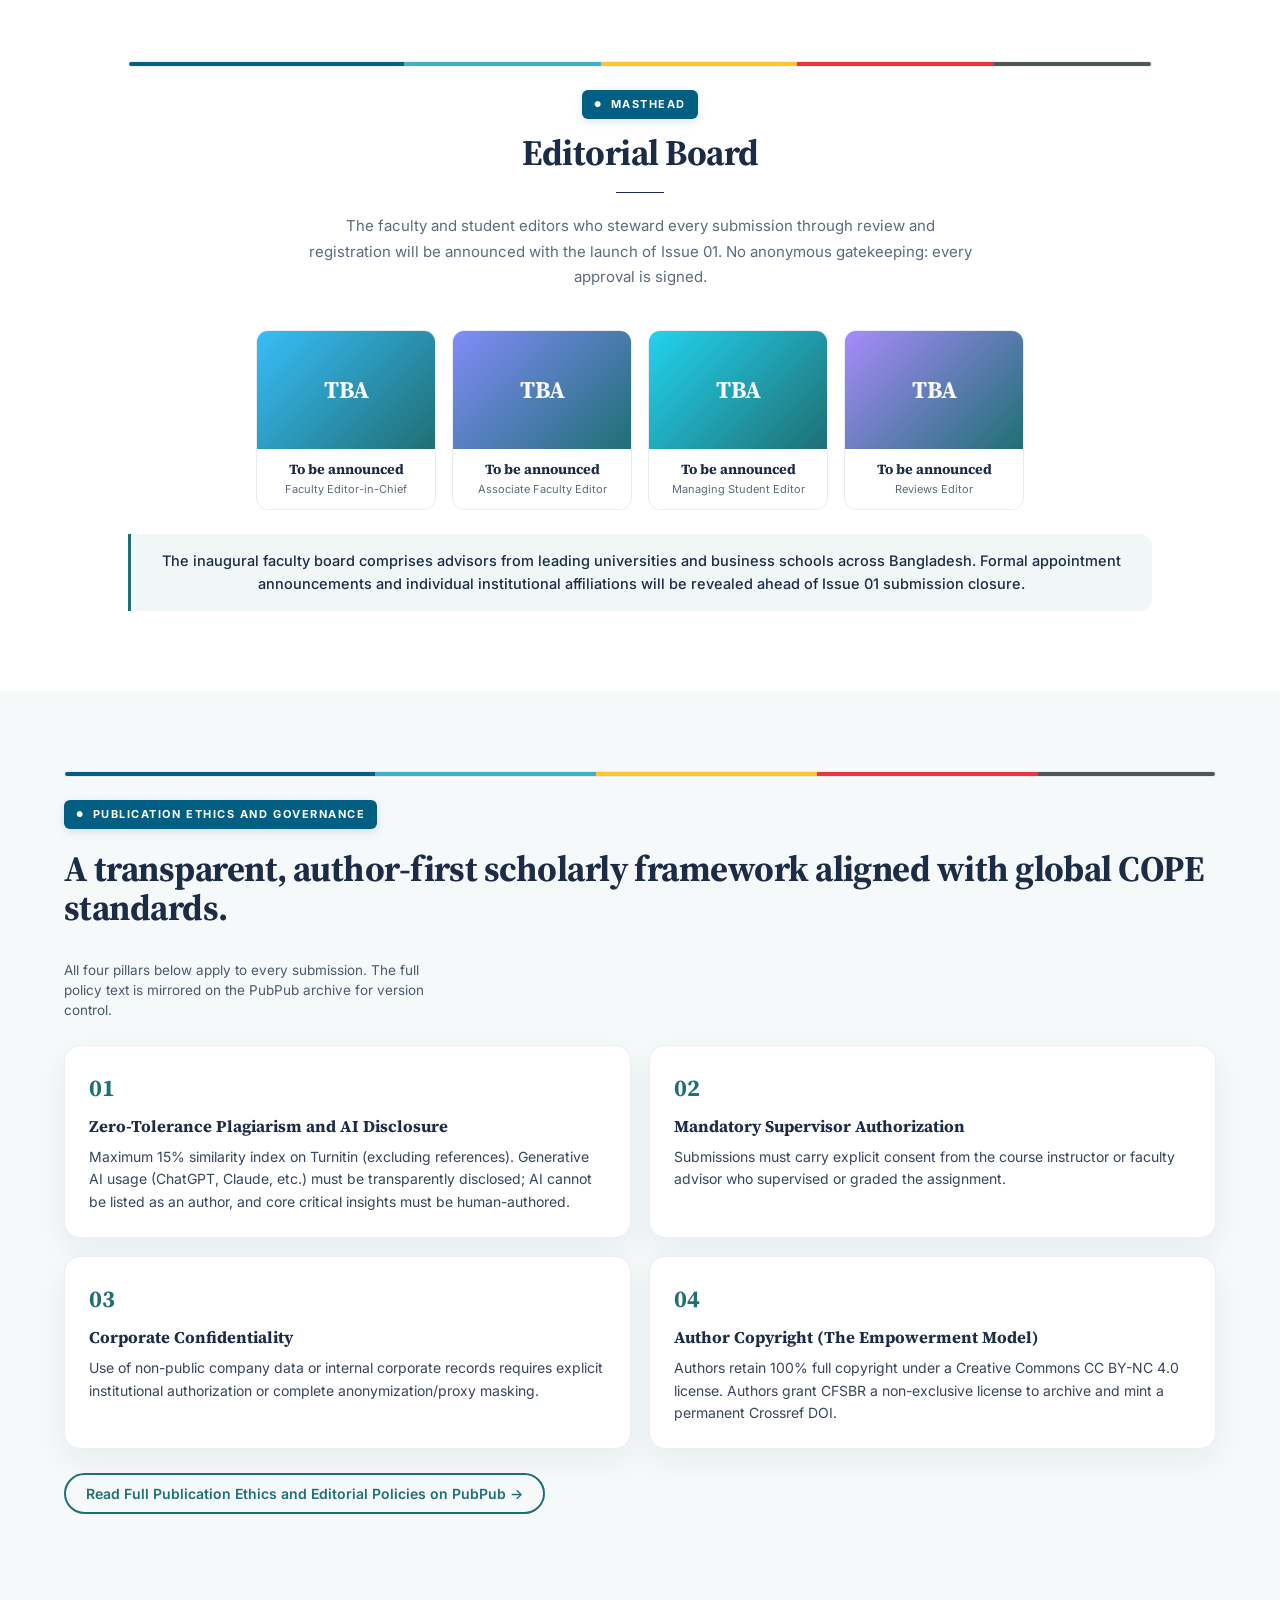
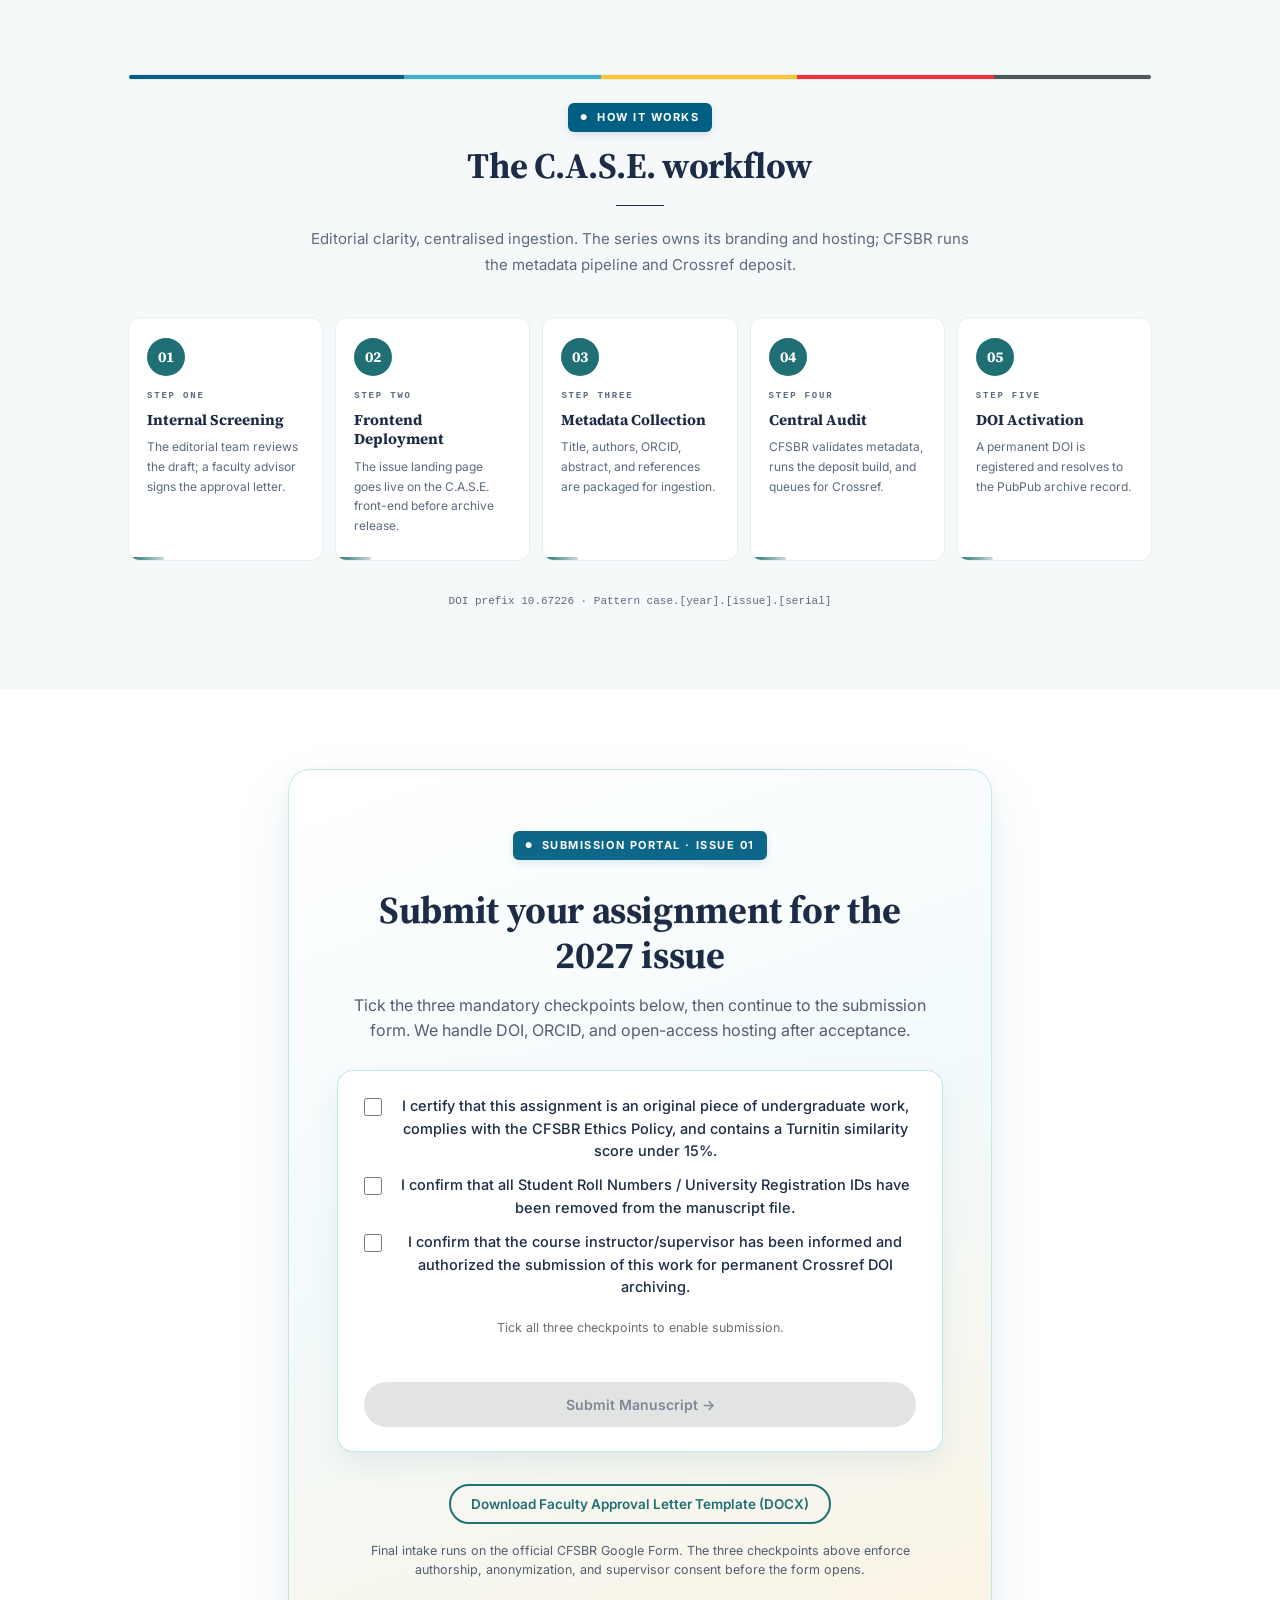
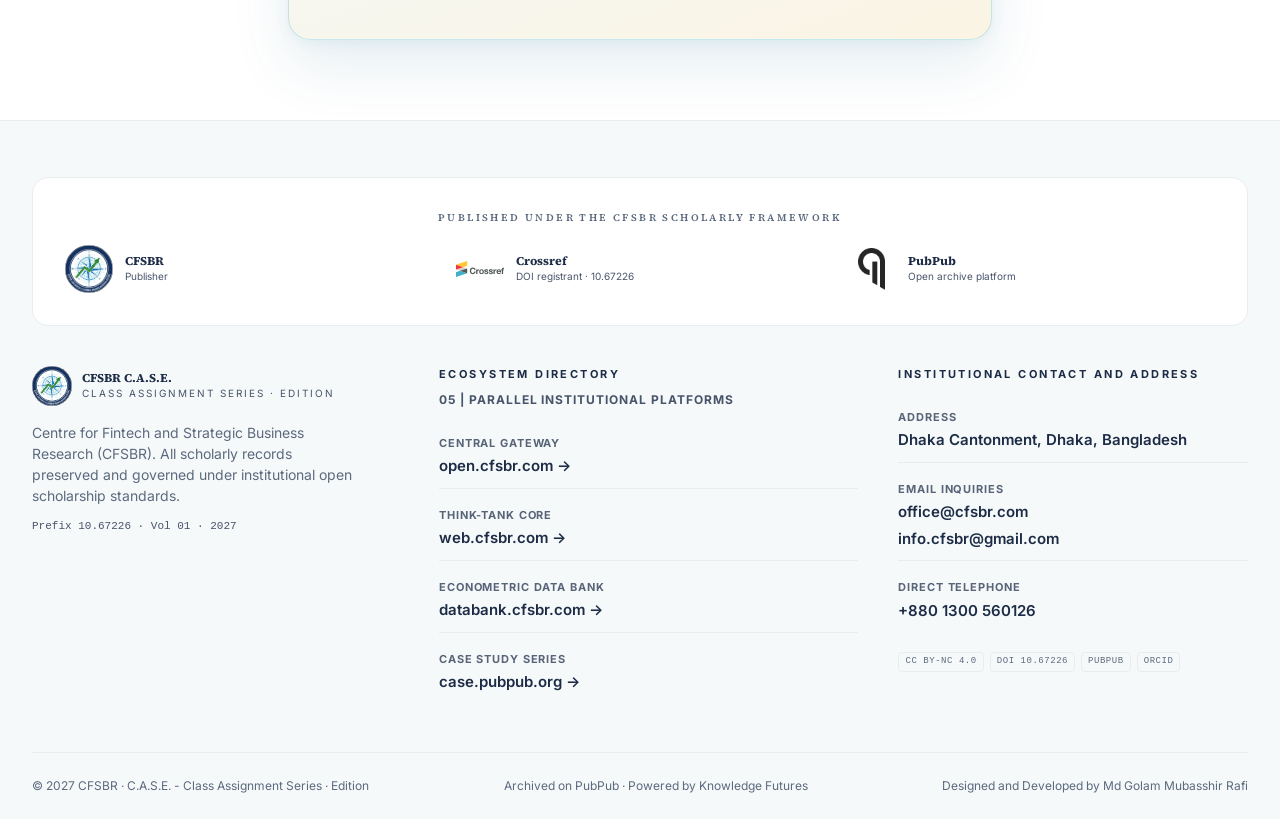
==== commit c60c8371: "Remove hero meta row (DOI prefix/publisher pills) for a permanent, clean hero" ====
--- a/index.html
+++ b/index.html
@@ -49,10 +49,6 @@
   <section class="hero hero-split">
     <div class="hero-shell">
       <div class="hero-copy">
-        <div class="hero-meta">
-          <span class="hero-meta-item"><span class="hero-meta-kicker">DOI Prefix</span><b>10.67226</b></span>
-          <span class="hero-meta-item"><span class="hero-meta-kicker">Publisher</span><b>CFSBR Publication</b></span>
-        </div>
         <h1 class="hero-title">Class Assignment Series: Edition (C.A.S.E.)<svg class="hero-title-squiggle" viewBox="0 0 240 14" preserveAspectRatio="none" aria-hidden="true" focusable="false"><path d="M2 9 Q 24 3 48 9 T 96 9 T 144 9 T 192 9 T 238 9" fill="none" stroke="currentColor" stroke-width="2.6" stroke-linecap="round" stroke-linejoin="round" vector-effect="non-scaling-stroke"/></svg></h1>
         <p class="hero-tagline">From classroom to citeable publication - outstanding undergraduate coursework, editorially screened and preserved as permanent, DOI-backed scholarly records.</p>
         <div class="hero-ctas">
--- a/style.css
+++ b/style.css
@@ -117,20 +117,11 @@
 border-bottom:1px solid var(--border);}
 .hero-shell{max-width:60rem;margin:0 auto;display:flex;flex-direction:column;gap:20px}
 .hero-copy{min-width:0}
- .hero-meta{
-  display:flex;flex-wrap:wrap;align-items:center;justify-content:center;
-  gap:8px 10px;margin:0 auto;max-width:34rem;
-}
-.hero-meta-item{
-  display:inline-flex;align-items:center;gap:8px;
-  padding:6px 14px;border:1px solid var(--border);border-radius:999px;
-  background:#fff;white-space:nowrap;
-}
-.hero-meta-kicker{
-  font-size:9px;font-weight:700;letter-spacing:.16em;text-transform:uppercase;color:var(--muted-foreground);
-}
-.hero-meta b{font-weight:700}
-.hero-meta .dot{color:var(--border)}
+ 
+
+
+
+
 .hero-title{
   margin-top:12px;text-align:left;display:flex;flex-direction:column;align-items:flex-start;
   font-family:var(--font-display);font-weight:700;color:var(--primary);
@@ -174,7 +165,7 @@
 @media(min-width:768px){
   .hero{padding:32px 32px 32px}
   .hero-shell{display:grid;align-items:start;gap:36px;grid-template-columns:minmax(0,1fr) 260px}
-  .hero-meta{justify-content:flex-start}
+  
   .hero-tagline{text-align:left;margin-left:0;margin-right:0}
   .hero-ctas{justify-content:flex-start}
   .hero-stats{margin-left:0;margin-right:0}
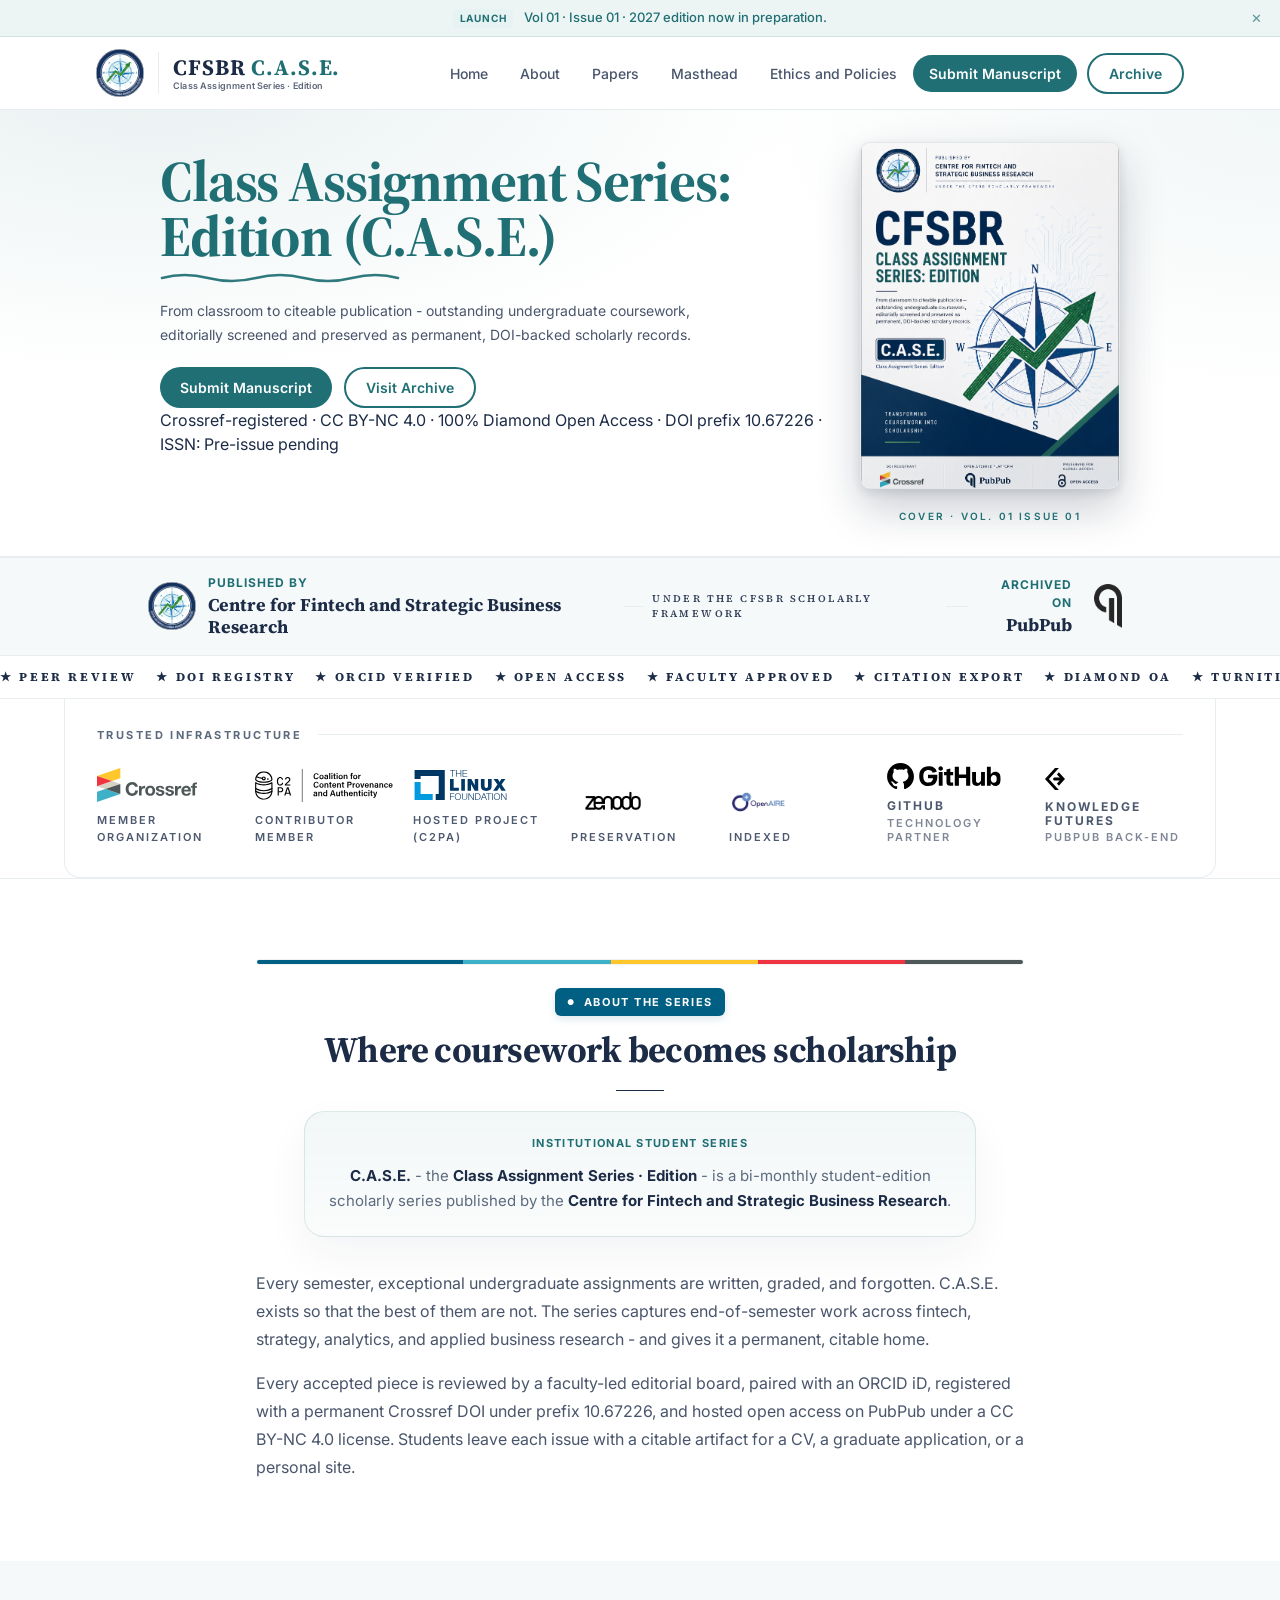
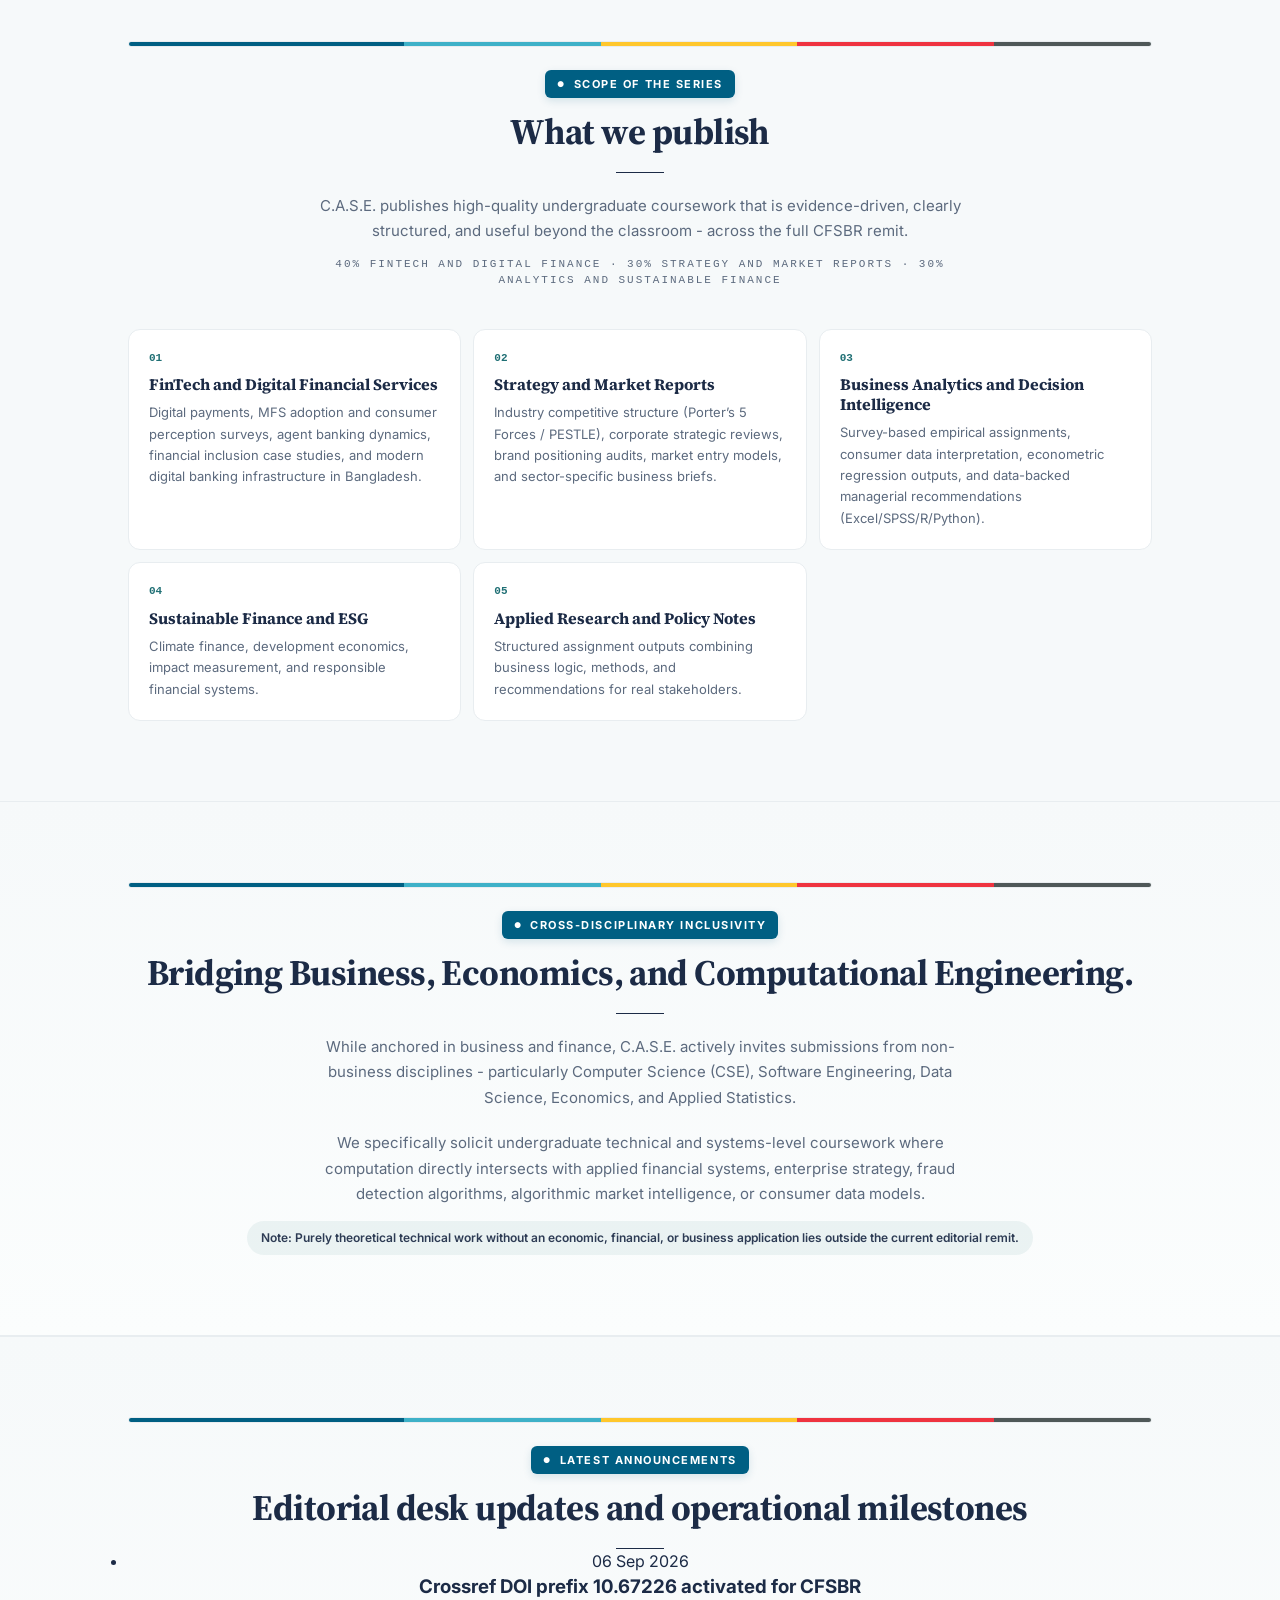
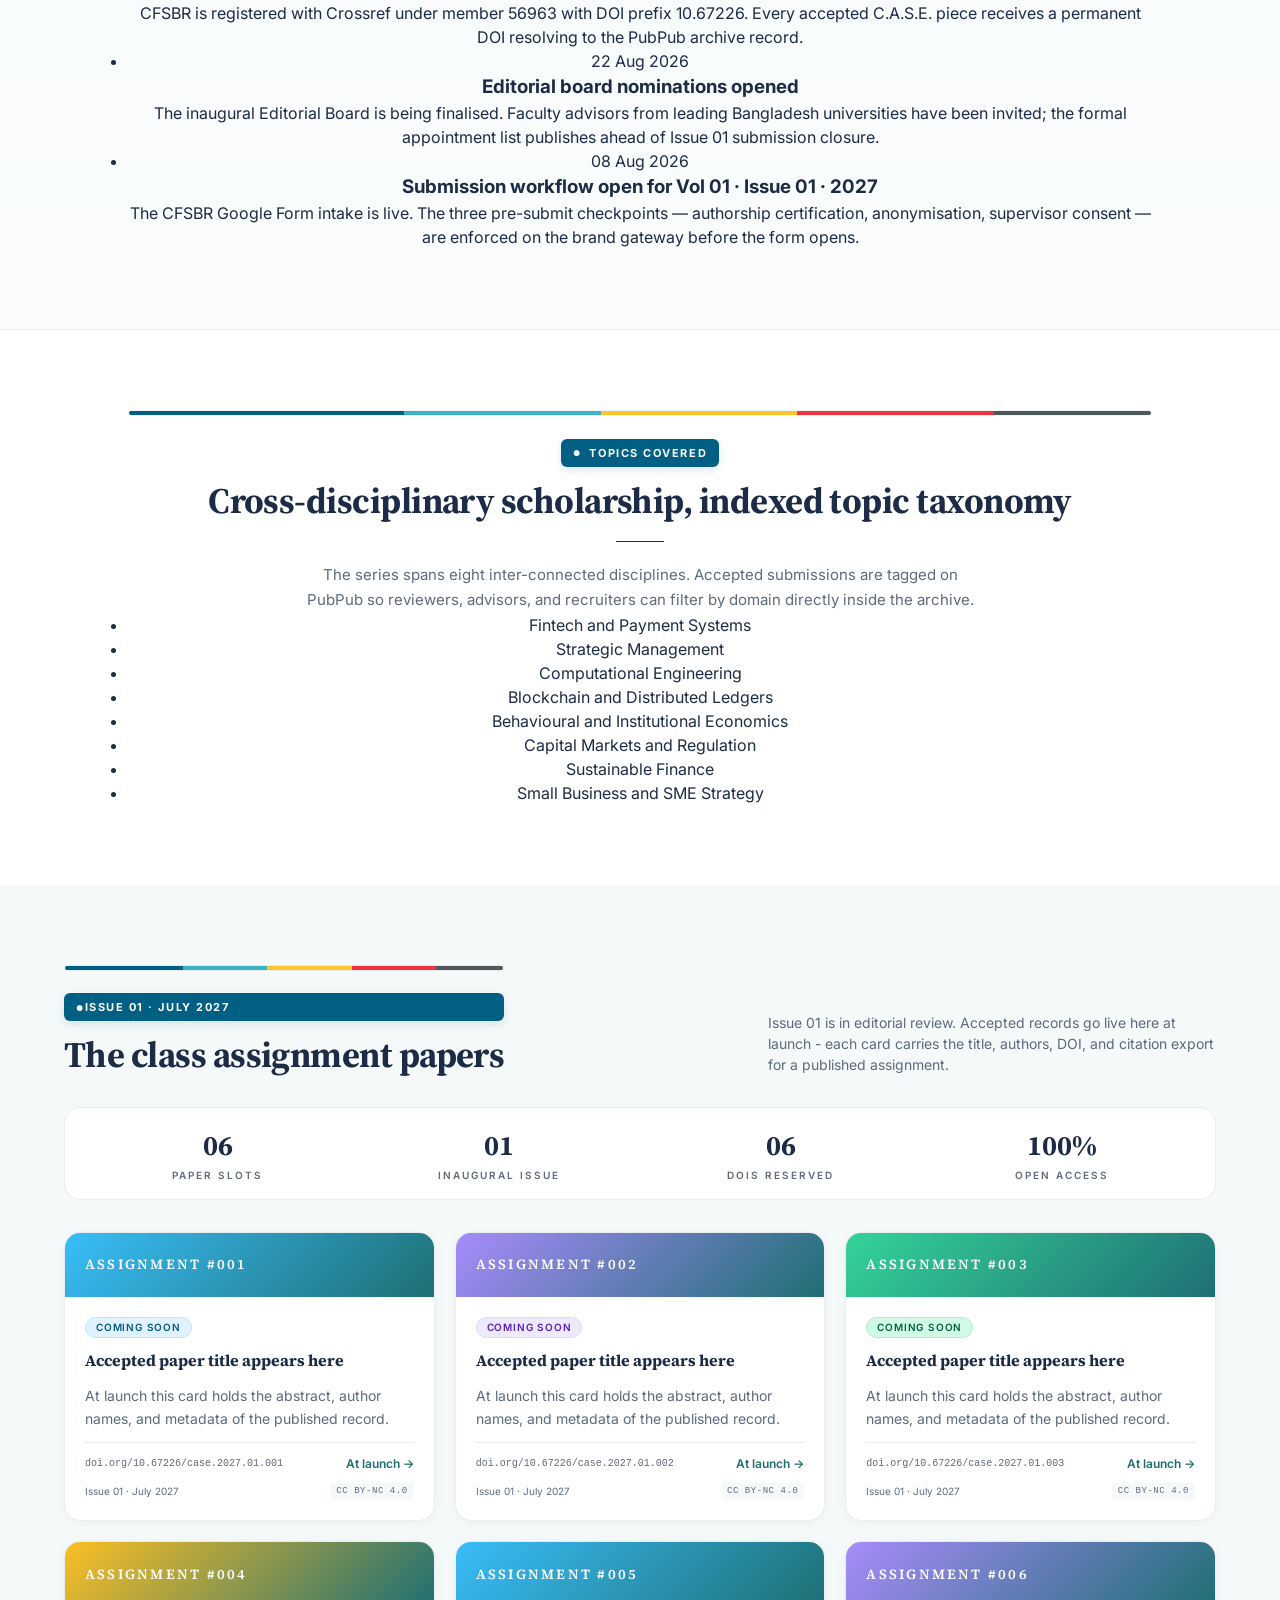
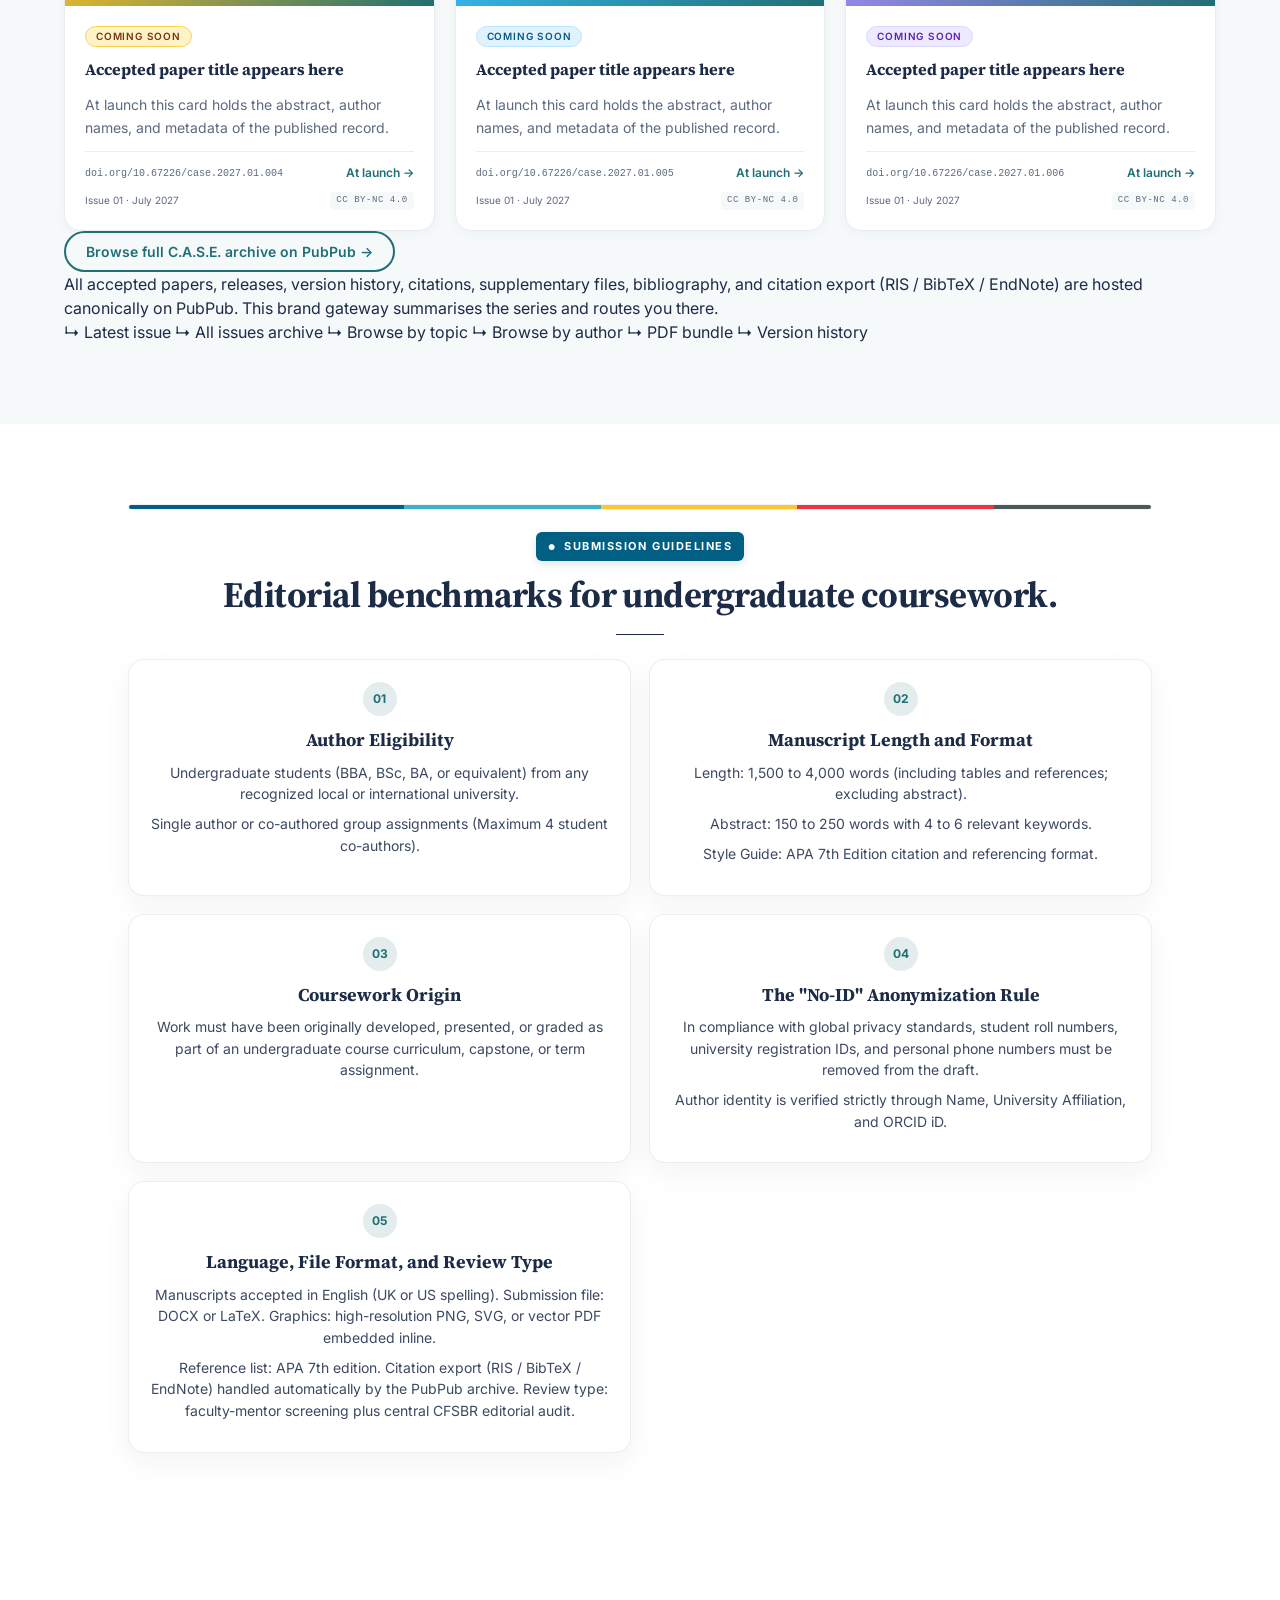
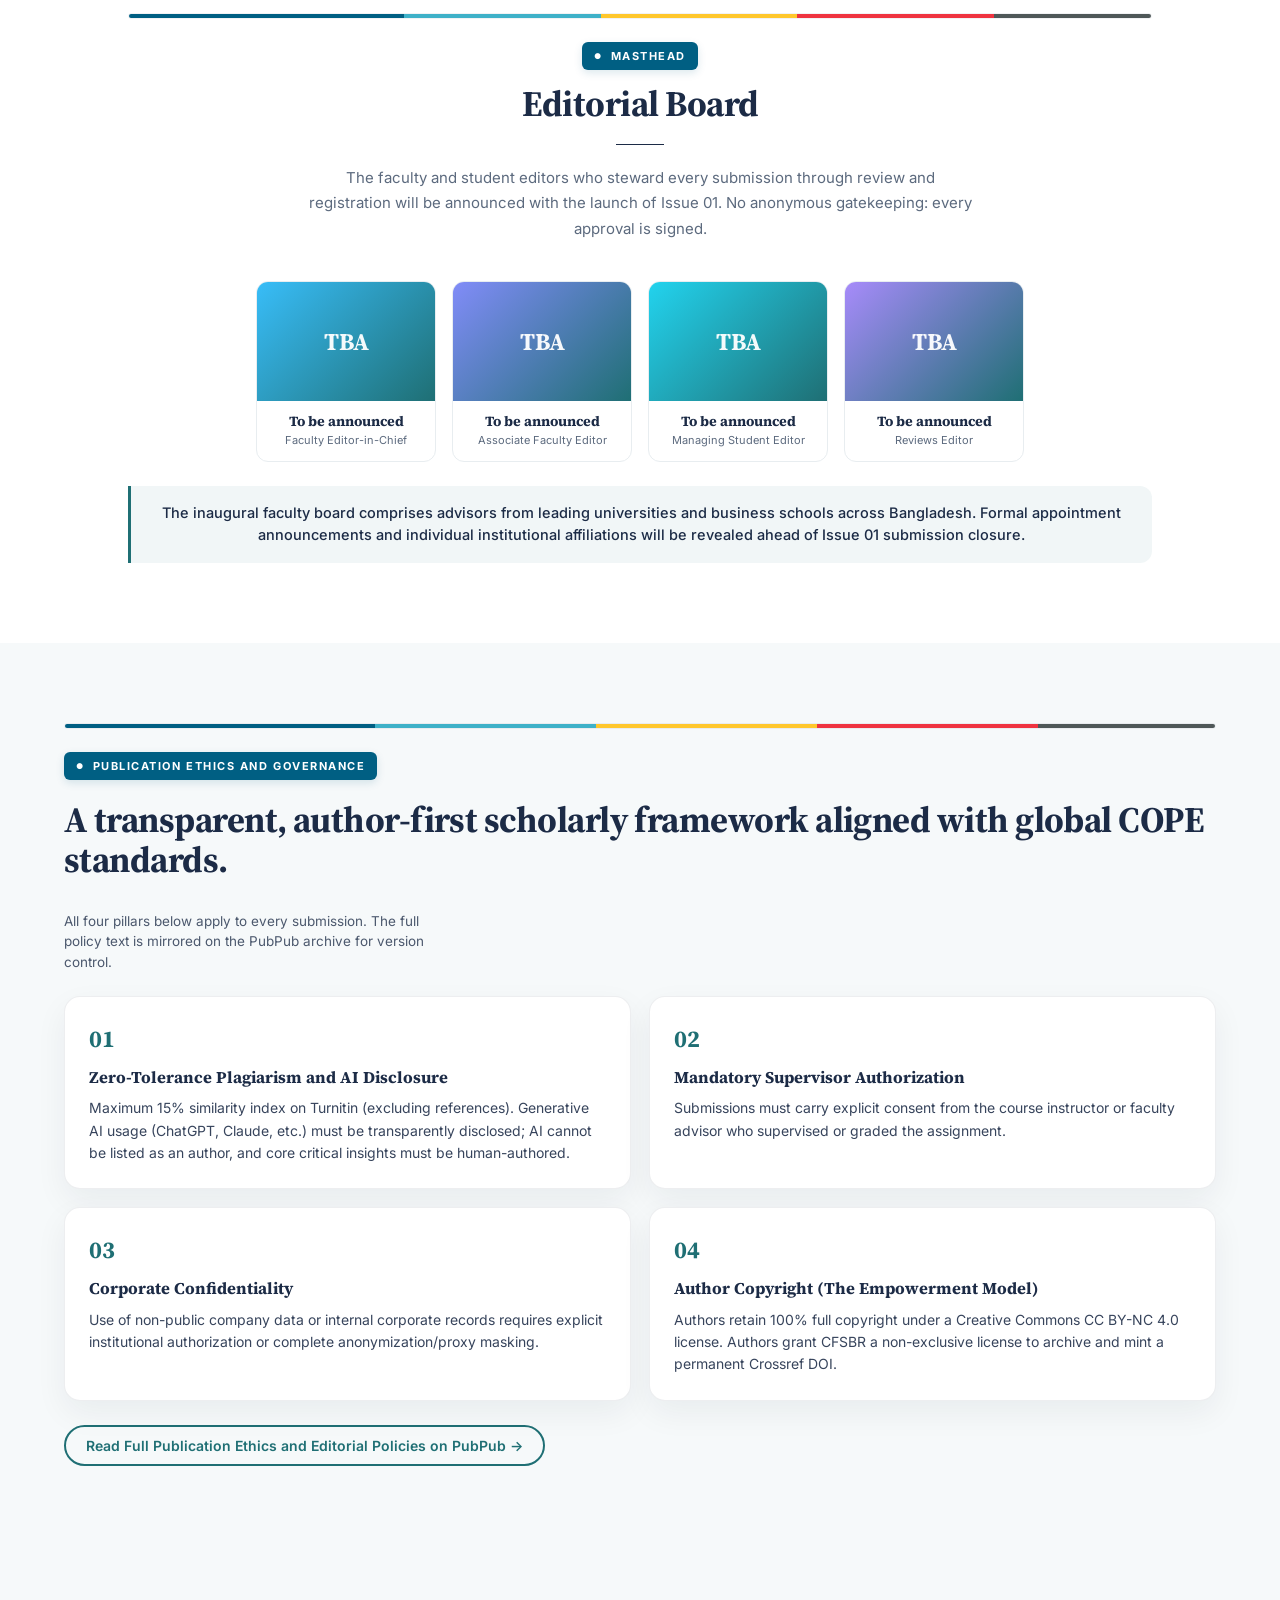
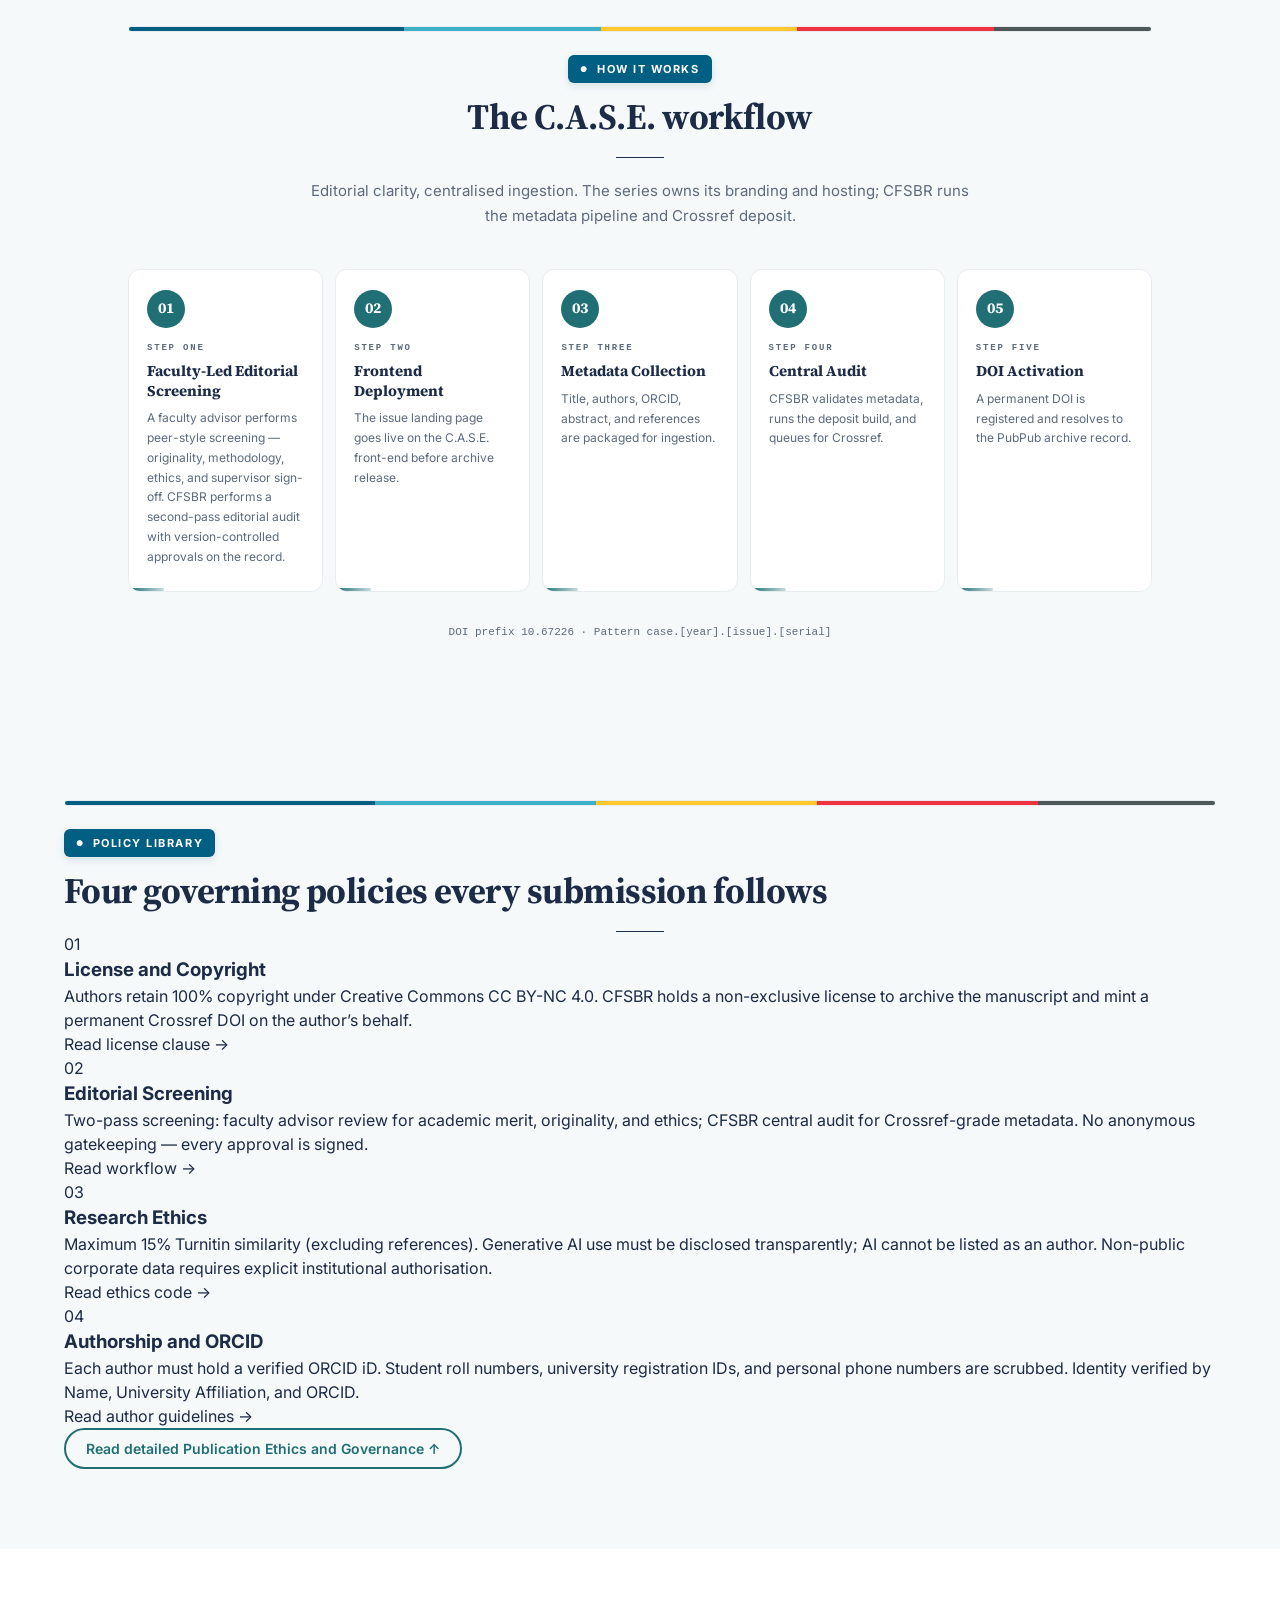
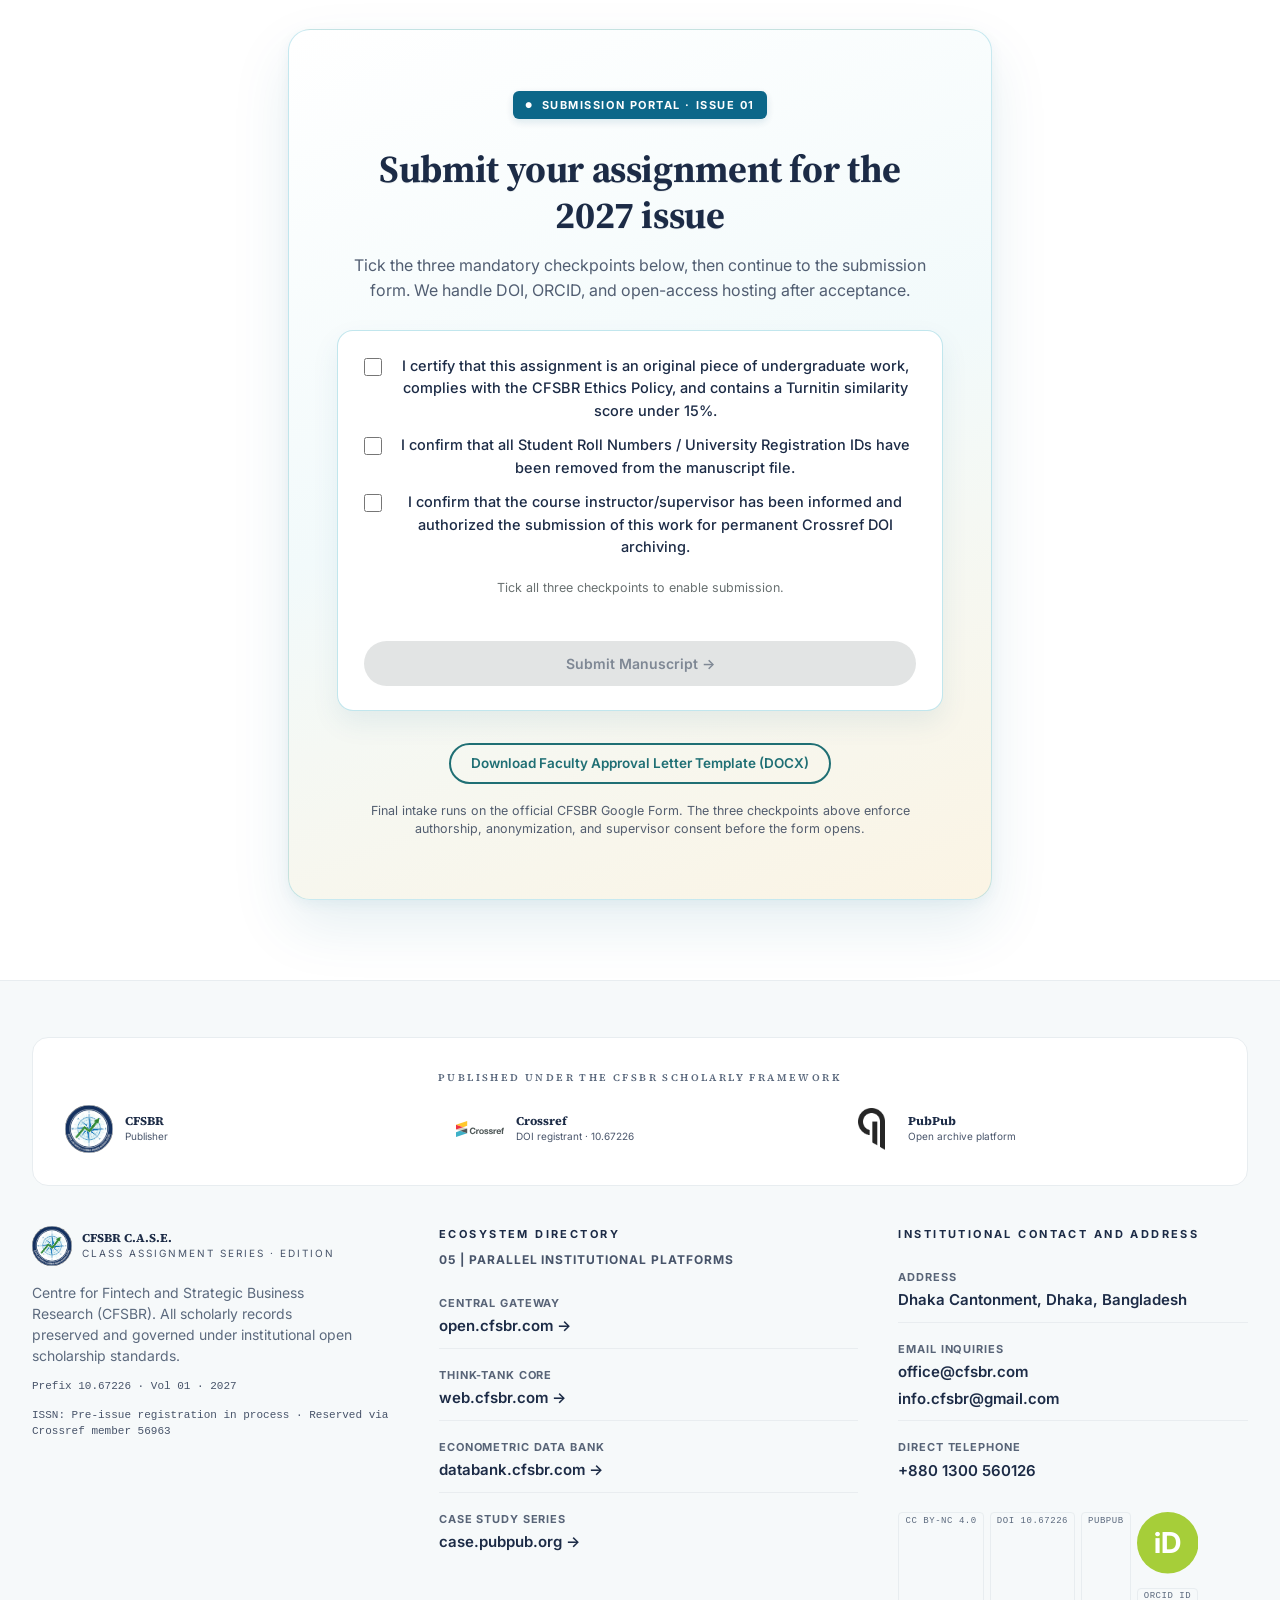
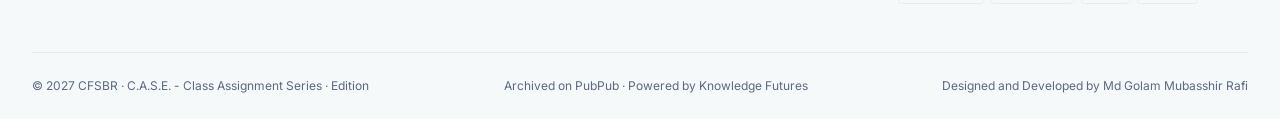
==== commit ef2f17a9: "Homepage: 8 publication-site additions complete - Hero stats: 3-card row condensed to single credent" ====
--- a/index.html
+++ b/index.html
@@ -5,7 +5,25 @@
 <meta name="viewport" content="width=device-width, initial-scale=1.0">
 <title>CFSBR C.A.S.E. · Class Assignment Series · Edition</title>
 <meta name="description" content="C.A.S.E. - the Class Assignment Series · Edition: faculty-governed, DOI-registered undergraduate coursework, published by CFSBR and archived open access on PubPub.">
-<link rel="icon" type="image/png" href="assets/cfsbr-seal.png">
+<link rel="icon" type="image/png" sizes="16x16" href="/assets/favicon-16.png?v=20260905">
+<link rel="icon" type="image/png" sizes="32x32" href="/assets/favicon-32.png?v=20260905">
+<link rel="icon" type="image/png" sizes="48x48" href="/assets/favicon-512.png?v=20260905">
+<link rel="apple-touch-icon" sizes="180x180" href="/assets/apple-touch-icon.png?v=20260905">
+<link rel="manifest" href="/assets/site.webmanifest?v=20260905">
+<link rel="shortcut icon" href="/assets/favicon.ico?v=20260905">
+<meta name="theme-color" content="#005f83" media="(prefers-color-scheme: light)">
+<meta name="theme-color" content="#0b2c3a" media="(prefers-color-scheme: dark)">
+<link rel="canonical" href="https://case-cfsbr.vercel.app/">
+<meta property="og:type" content="website">
+<meta property="og:site_name" content="CFSBR C.A.S.E.">
+<meta property="og:title" content="CFSBR C.A.S.E. - Class Assignment Series: Edition">
+<meta property="og:description" content="Faculty-governed, DOI-registered undergraduate coursework, diamond open access, CC BY-NC 4.0.">
+<meta property="og:url" content="https://case-cfsbr.vercel.app/">
+<meta property="og:image" content="https://case-cfsbr.vercel.app/assets/cover-vol01.jpg">
+<meta name="twitter:card" content="summary_large_image">
+<meta name="twitter:title" content="CFSBR C.A.S.E. - Class Assignment Series: Edition">
+<meta name="twitter:description" content="Diamond open access undergraduate scholarship, DOI-registered, CC BY-NC 4.0.">
+<meta name="twitter:image" content="https://case-cfsbr.vercel.app/assets/cover-vol01.jpg">
 <link rel="preconnect" href="https://fonts.googleapis.com">
 <link rel="preconnect" href="https://fonts.gstatic.com" crossorigin>
 <link href="https://fonts.googleapis.com/css2?family=Source+Serif+4:opsz,wght@8..60,500;8..60,600;8..60,700;8..60,900&family=Inter:wght@400;600;700&display=swap" rel="stylesheet">
@@ -55,11 +73,7 @@
           <a class="btn btn-solid" href="https://docs.google.com/forms/d/e/1FAIpQLSf-zk_C4ieAJhTAC7kjF-7hUzpEAgRaBuZ7eR_Vs-a41UbzbQ/viewform" target="_blank" rel="noopener">Submit Manuscript</a>
           <a class="btn btn-outline" href="https://case.pubpub.org/" target="_blank" rel="noopener">Visit Archive</a>
         </div>
-        <ul class="hero-stats">
-          <li class="hstat"><div class="hstat-n">06</div><div class="hstat-l">Issues per Year</div></li>
-          <li class="hstat hstat-featured"><div class="hstat-n">100%</div><div class="hstat-l">Diamond Open Access</div></li>
-          <li class="hstat hstat-featured hstat-license"><div class="hstat-n">CC BY-NC 4.0</div><div class="hstat-l">Open License</div></li>
-        </ul>
+        <p class="hero-credentials">Crossref-registered · CC&nbsp;BY-NC&nbsp;4.0 · 100% Diamond Open Access · DOI prefix 10.67226 · ISSN: Pre-issue pending</p>
       </div>
       <aside class="hero-cover-slot" aria-label="Issue 01 cover">
         <figure class="cover-figure">
@@ -185,6 +199,42 @@
       <p class="lede">While anchored in business and finance, C.A.S.E. actively invites submissions from non-business disciplines - particularly Computer Science (CSE), Software Engineering, Data Science, Economics, and Applied Statistics.</p>
       <p class="lede">We specifically solicit undergraduate technical and systems-level coursework where computation directly intersects with applied financial systems, enterprise strategy, fraud detection algorithms, algorithmic market intelligence, or consumer data models.</p>
       <p class="footnote-note">Note: Purely theoretical technical work without an economic, financial, or business application lies outside the current editorial remit.</p>
+    </div>
+  </section>
+
+  <!-- Latest Announcements -->
+  <section class="section surface-soft" id="news">
+    <div class="narrow-5 center-head">
+      <div class="ribbon-bar" aria-hidden="true"><span class="rb-c1"></span><span class="rb-c2"></span><span class="rb-c3"></span><span class="rb-c4"></span><span class="rb-c5"></span></div>
+      <p class="eyebrow eyebrow-pill"><span style="font-size:8px">●</span>Latest Announcements</p>
+      <h2 class="h2">Editorial desk updates and operational milestones</h2>
+      <div class="headrule"></div>
+      <ul class="news-list">
+        <li class="news-item"><time class="news-date" datetime="2026-09-06">06 Sep 2026</time><div class="news-body"><h3 class="news-title">Crossref DOI prefix 10.67226 activated for CFSBR</h3><p class="news-desc">CFSBR is registered with Crossref under member 56963 with DOI prefix 10.67226. Every accepted C.A.S.E. piece receives a permanent DOI resolving to the PubPub archive record.</p></div></li>
+        <li class="news-item"><time class="news-date" datetime="2026-08-22">22 Aug 2026</time><div class="news-body"><h3 class="news-title">Editorial board nominations opened</h3><p class="news-desc">The inaugural Editorial Board is being finalised. Faculty advisors from leading Bangladesh universities have been invited; the formal appointment list publishes ahead of Issue 01 submission closure.</p></div></li>
+        <li class="news-item"><time class="news-date" datetime="2026-08-08">08 Aug 2026</time><div class="news-body"><h3 class="news-title">Submission workflow open for Vol 01 · Issue 01 · 2027</h3><p class="news-desc">The CFSBR Google Form intake is live. The three pre-submit checkpoints — authorship certification, anonymisation, supervisor consent — are enforced on the brand gateway before the form opens.</p></div></li>
+      </ul>
+    </div>
+  </section>
+
+  <!-- Topics Covered -->
+  <section class="section" id="topics">
+    <div class="narrow-5 center-head">
+      <div class="ribbon-bar" aria-hidden="true"><span class="rb-c1"></span><span class="rb-c2"></span><span class="rb-c3"></span><span class="rb-c4"></span><span class="rb-c5"></span></div>
+      <p class="eyebrow eyebrow-pill"><span style="font-size:8px">●</span>Topics Covered</p>
+      <h2 class="h2">Cross-disciplinary scholarship, indexed topic taxonomy</h2>
+      <div class="headrule"></div>
+      <p class="lede">The series spans eight inter-connected disciplines. Accepted submissions are tagged on PubPub so reviewers, advisors, and recruiters can filter by domain directly inside the archive.</p>
+      <ul class="topic-chips">
+        <li><a class="topic-chip" href="https://case.pubpub.org/" target="_blank" rel="noopener">Fintech and Payment Systems</a></li>
+        <li><a class="topic-chip" href="https://case.pubpub.org/" target="_blank" rel="noopener">Strategic Management</a></li>
+        <li><a class="topic-chip" href="https://case.pubpub.org/" target="_blank" rel="noopener">Computational Engineering</a></li>
+        <li><a class="topic-chip" href="https://case.pubpub.org/" target="_blank" rel="noopener">Blockchain and Distributed Ledgers</a></li>
+        <li><a class="topic-chip" href="https://case.pubpub.org/" target="_blank" rel="noopener">Behavioural and Institutional Economics</a></li>
+        <li><a class="topic-chip" href="https://case.pubpub.org/" target="_blank" rel="noopener">Capital Markets and Regulation</a></li>
+        <li><a class="topic-chip" href="https://case.pubpub.org/" target="_blank" rel="noopener">Sustainable Finance</a></li>
+        <li><a class="topic-chip" href="https://case.pubpub.org/" target="_blank" rel="noopener">Small Business and SME Strategy</a></li>
+      </ul>
     </div>
   </section>
 
@@ -281,6 +331,18 @@
           </div>
         </article>
       </div>
+      <div class="browse-cta">
+        <a class="btn btn-outline btn-lg browse-cta__btn" href="https://case.pubpub.org/" target="_blank" rel="noopener">Browse full C.A.S.E. archive on PubPub →</a>
+        <p class="browse-cta__note">All accepted papers, releases, version history, citations, supplementary files, bibliography, and citation export (RIS / BibTeX / EndNote) are hosted canonically on PubPub. This brand gateway summarises the series and routes you there.</p>
+        <div class="browse-cta__chips">
+          <span class="browse-cta__chip">↳ Latest issue</span>
+          <span class="browse-cta__chip">↳ All issues archive</span>
+          <span class="browse-cta__chip">↳ Browse by topic</span>
+          <span class="browse-cta__chip">↳ Browse by author</span>
+          <span class="browse-cta__chip">↳ PDF bundle</span>
+          <span class="browse-cta__chip">↳ Version history</span>
+        </div>
+      </div>
     </div>
   </section>
 
@@ -297,6 +359,7 @@
         <div class="gd-card"><div class="gd-eyebrow">02</div><h3 class="gd-title">Manuscript Length and Format</h3><p class="gd-desc">Length: 1,500 to 4,000 words (including tables and references; excluding abstract).</p><p class="gd-desc">Abstract: 150 to 250 words with 4 to 6 relevant keywords.</p><p class="gd-desc">Style Guide: APA 7th Edition citation and referencing format.</p></div>
         <div class="gd-card"><div class="gd-eyebrow">03</div><h3 class="gd-title">Coursework Origin</h3><p class="gd-desc">Work must have been originally developed, presented, or graded as part of an undergraduate course curriculum, capstone, or term assignment.</p></div>
         <div class="gd-card"><div class="gd-eyebrow">04</div><h3 class="gd-title">The "No-ID" Anonymization Rule</h3><p class="gd-desc">In compliance with global privacy standards, student roll numbers, university registration IDs, and personal phone numbers must be removed from the draft.</p><p class="gd-desc">Author identity is verified strictly through Name, University Affiliation, and ORCID iD.</p></div>
+        <div class="gd-card"><div class="gd-eyebrow">05</div><h3 class="gd-title">Language, File Format, and Review Type</h3><p class="gd-desc">Manuscripts accepted in English (UK or US spelling). Submission file: DOCX or LaTeX. Graphics: high-resolution PNG, SVG, or vector PDF embedded inline.</p><p class="gd-desc">Reference list: APA 7th edition. Citation export (RIS / BibTeX / EndNote) handled automatically by the PubPub archive. Review type: faculty-mentor screening plus central CFSBR editorial audit.</p></div>
       </div>
     </div>
   </section>
@@ -350,13 +413,30 @@
       <div class="headrule"></div>
       <p class="lede">Editorial clarity, centralised ingestion. The series owns its branding and hosting; CFSBR runs the metadata pipeline and Crossref deposit.</p>
       <ol class="flow-grid">
-        <li class="flow-card"><div class="flow-num">01</div><div class="flow-step">Step One</div><div class="flow-label">Internal Screening</div><p class="flow-desc">The editorial team reviews the draft; a faculty advisor signs the approval letter.</p><div class="flow-bar"></div></li>
+        <li class="flow-card"><div class="flow-num">01</div><div class="flow-step">Step One</div><div class="flow-label">Faculty-Led Editorial Screening</div><p class="flow-desc">A faculty advisor performs peer-style screening — originality, methodology, ethics, and supervisor sign-off. CFSBR performs a second-pass editorial audit with version-controlled approvals on the record.</p><div class="flow-bar"></div></li>
         <li class="flow-card"><div class="flow-num">02</div><div class="flow-step">Step Two</div><div class="flow-label">Frontend Deployment</div><p class="flow-desc">The issue landing page goes live on the C.A.S.E. front-end before archive release.</p><div class="flow-bar"></div></li>
         <li class="flow-card"><div class="flow-num">03</div><div class="flow-step">Step Three</div><div class="flow-label">Metadata Collection</div><p class="flow-desc">Title, authors, ORCID, abstract, and references are packaged for ingestion.</p><div class="flow-bar"></div></li>
         <li class="flow-card"><div class="flow-num">04</div><div class="flow-step">Step Four</div><div class="flow-label">Central Audit</div><p class="flow-desc">CFSBR validates metadata, runs the deposit build, and queues for Crossref.</p><div class="flow-bar"></div></li>
         <li class="flow-card"><div class="flow-num">05</div><div class="flow-step">Step Five</div><div class="flow-label">DOI Activation</div><p class="flow-desc">A permanent DOI is registered and resolves to the PubPub archive record.</p><div class="flow-bar"></div></li>
       </ol>
       <p class="doi-line">DOI prefix 10.67226 · Pattern case.[year].[issue].[serial]</p>
+    </div>
+  </section>
+
+  <!-- Policy Library -->
+  <section class="section surface" id="policies">
+    <div class="wide">
+      <div class="ribbon-bar" aria-hidden="true"><span class="rb-c1"></span><span class="rb-c2"></span><span class="rb-c3"></span><span class="rb-c4"></span><span class="rb-c5"></span></div>
+      <p class="eyebrow eyebrow-pill"><span style="font-size:8px">&#9679;</span>Policy Library</p>
+      <h2 class="h2">Four governing policies every submission follows</h2>
+      <div class="headrule"></div>
+      <div class="policy-grid">
+        <article class="policy-card"><div class="policy-eyebrow">01</div><h3 class="policy-title">License and Copyright</h3><p class="policy-desc">Authors retain 100% copyright under Creative Commons CC BY-NC 4.0. CFSBR holds a non-exclusive license to archive the manuscript and mint a permanent Crossref DOI on the author&rsquo;s behalf.</p><a class="policy-link" href="#ethics">Read license clause &rarr;</a></article>
+        <article class="policy-card"><div class="policy-eyebrow">02</div><h3 class="policy-title">Editorial Screening</h3><p class="policy-desc">Two-pass screening: faculty advisor review for academic merit, originality, and ethics; CFSBR central audit for Crossref-grade metadata. No anonymous gatekeeping &mdash; every approval is signed.</p><a class="policy-link" href="#workflow">Read workflow &rarr;</a></article>
+        <article class="policy-card"><div class="policy-eyebrow">03</div><h3 class="policy-title">Research Ethics</h3><p class="policy-desc">Maximum 15% Turnitin similarity (excluding references). Generative AI use must be disclosed transparently; AI cannot be listed as an author. Non-public corporate data requires explicit institutional authorisation.</p><a class="policy-link" href="#ethics">Read ethics code &rarr;</a></article>
+        <article class="policy-card"><div class="policy-eyebrow">04</div><h3 class="policy-title">Authorship and ORCID</h3><p class="policy-desc">Each author must hold a verified ORCID iD. Student roll numbers, university registration IDs, and personal phone numbers are scrubbed. Identity verified by Name, University Affiliation, and ORCID.</p><a class="policy-link" href="#guidelines">Read author guidelines &rarr;</a></article>
+      </div>
+      <a class="btn btn-outline policy-cta" href="#ethics">Read detailed Publication Ethics and Governance &uarr;</a>
     </div>
   </section>
 
@@ -414,6 +494,7 @@
         </div>
         <p class="foot-blurb">Centre for Fintech and Strategic Business Research (CFSBR). All scholarly records preserved and governed under institutional open scholarship standards.</p>
         <p class="foot-mono">Prefix 10.67226 · Vol 01 · 2027</p>
+        <p class="foot-mono foot-issn">ISSN: Pre-issue registration in process · Reserved via Crossref member 56963</p>
       </div>
       <div>
         <h4 class="foot-h">Ecosystem Directory</h4>
@@ -433,7 +514,7 @@
           <li><span class="foot-label">Direct Telephone</span><a href="tel:+8801300560126">+880 1300 560126</a></li>
         </ul>
         <div class="foot-chips">
-          <span>CC BY-NC 4.0</span><span>DOI 10.67226</span><span>PubPub</span><span>ORCID</span>
+          <span>CC BY-NC 4.0</span><span>DOI 10.67226</span><span>PubPub</span><a href="https://orcid.org/" target="_blank" rel="noopener" class="foot-orcid" aria-label="ORCID iD"><svg viewBox="0 0 256 256" aria-hidden="true" focusable="false"><circle cx="128" cy="128" r="128" fill="#a6ce39"></circle><text x="128" y="172" text-anchor="middle" font-family="Inter,Arial,sans-serif" font-size="120" font-weight="700" fill="#fff">iD</text></svg><span>ORCID iD</span></a>
         </div>
       </div>
     </div></div>
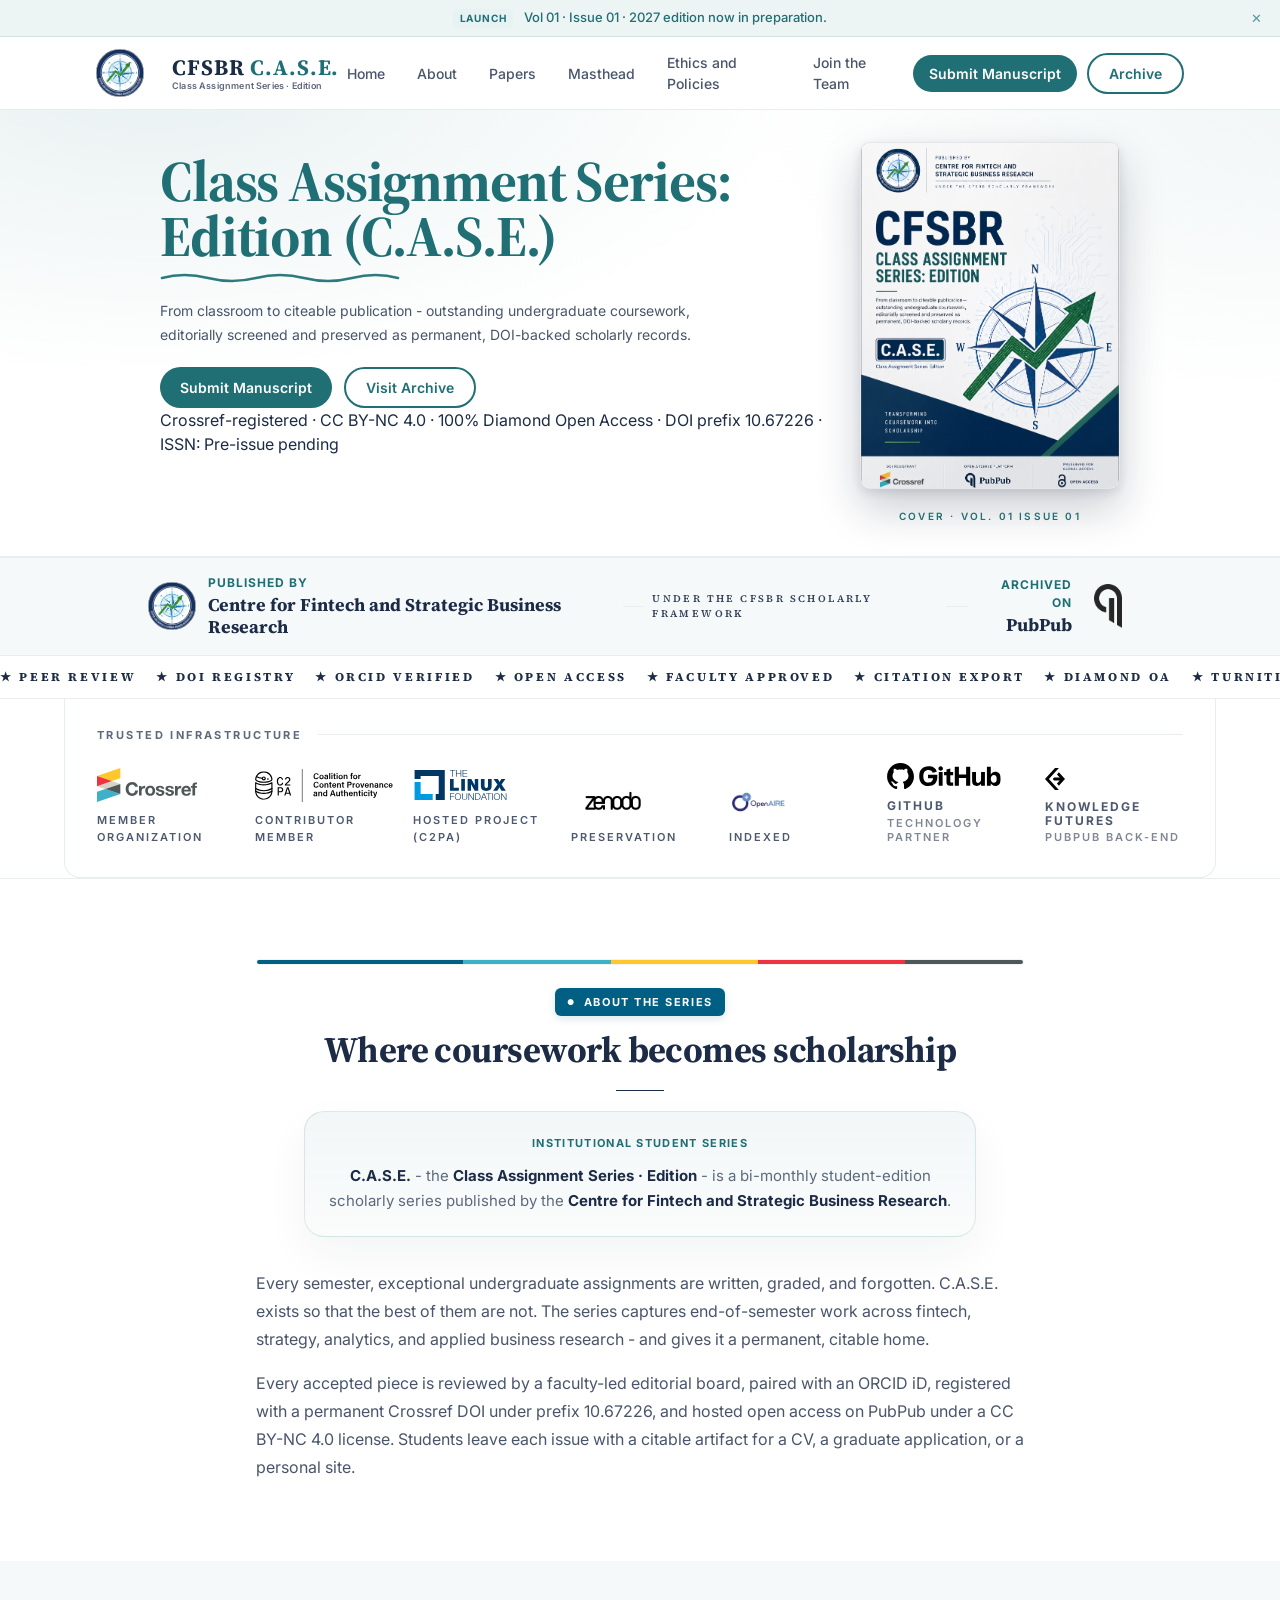
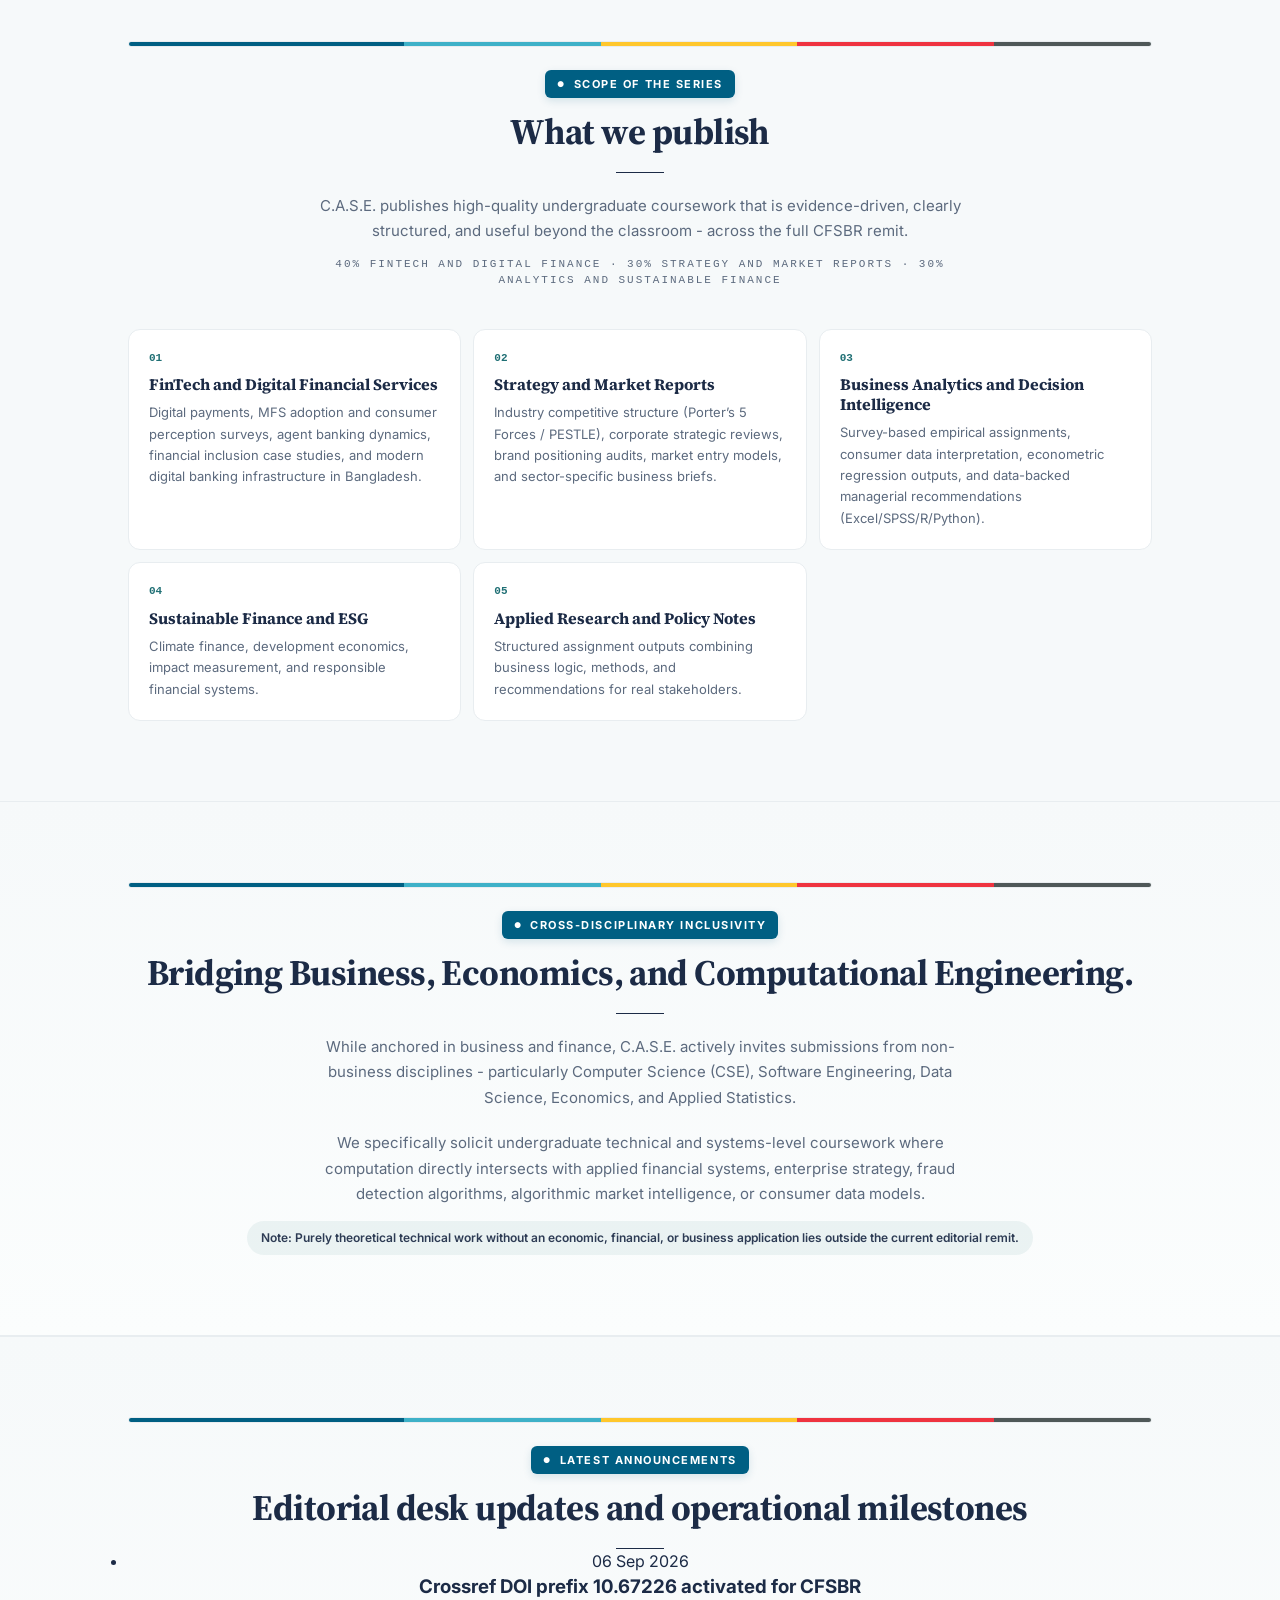
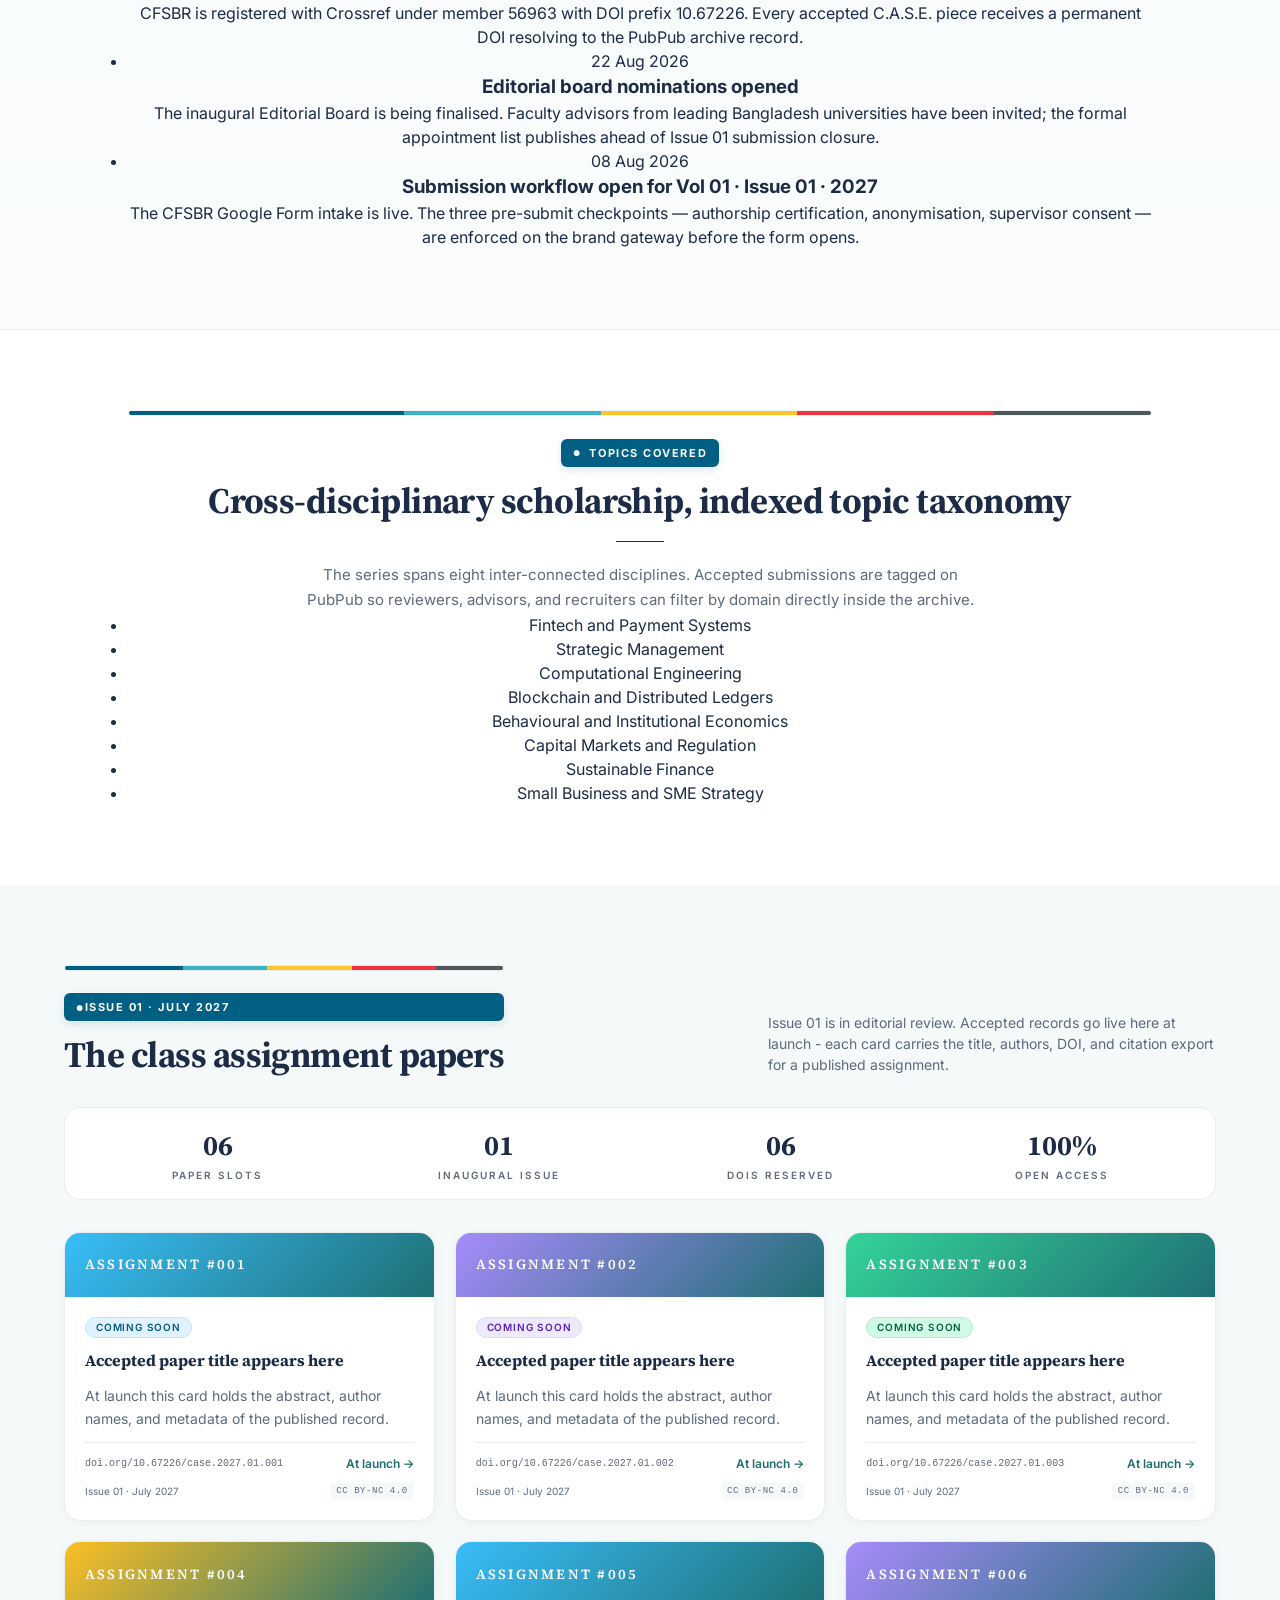
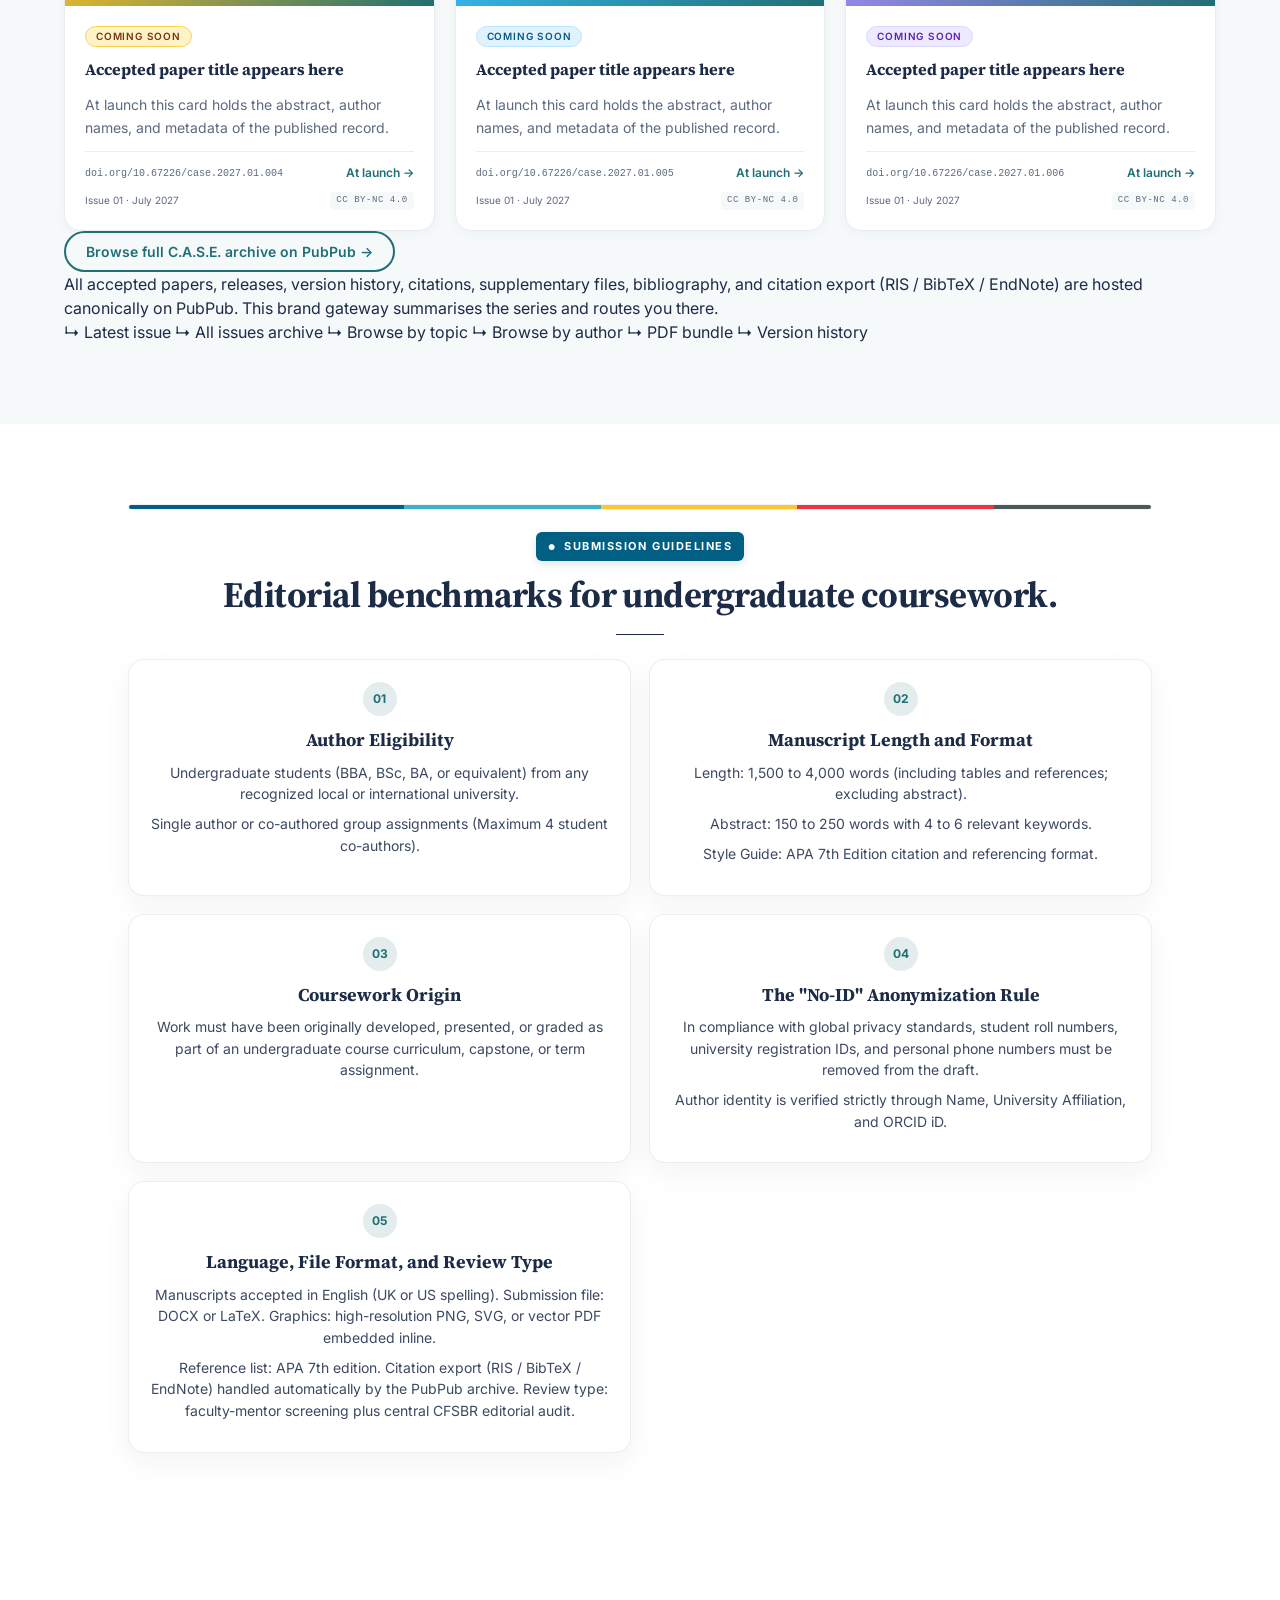
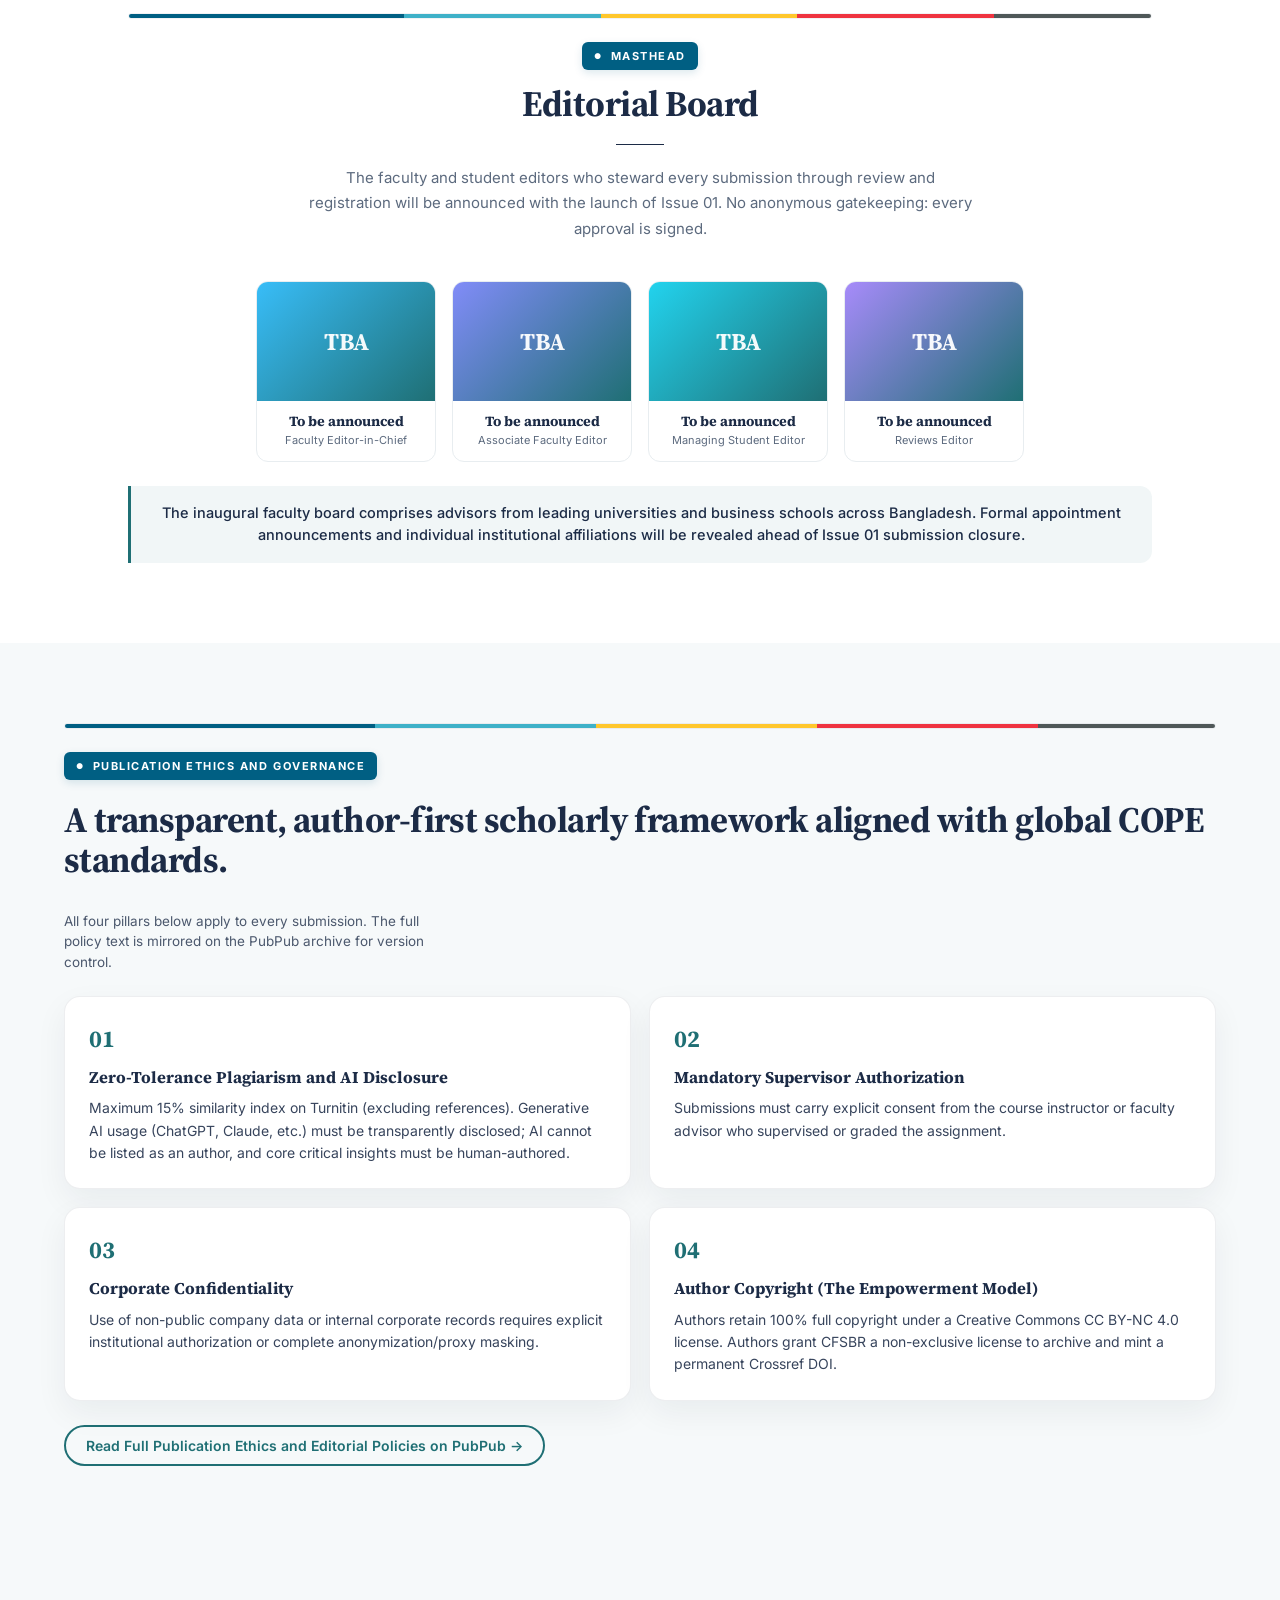
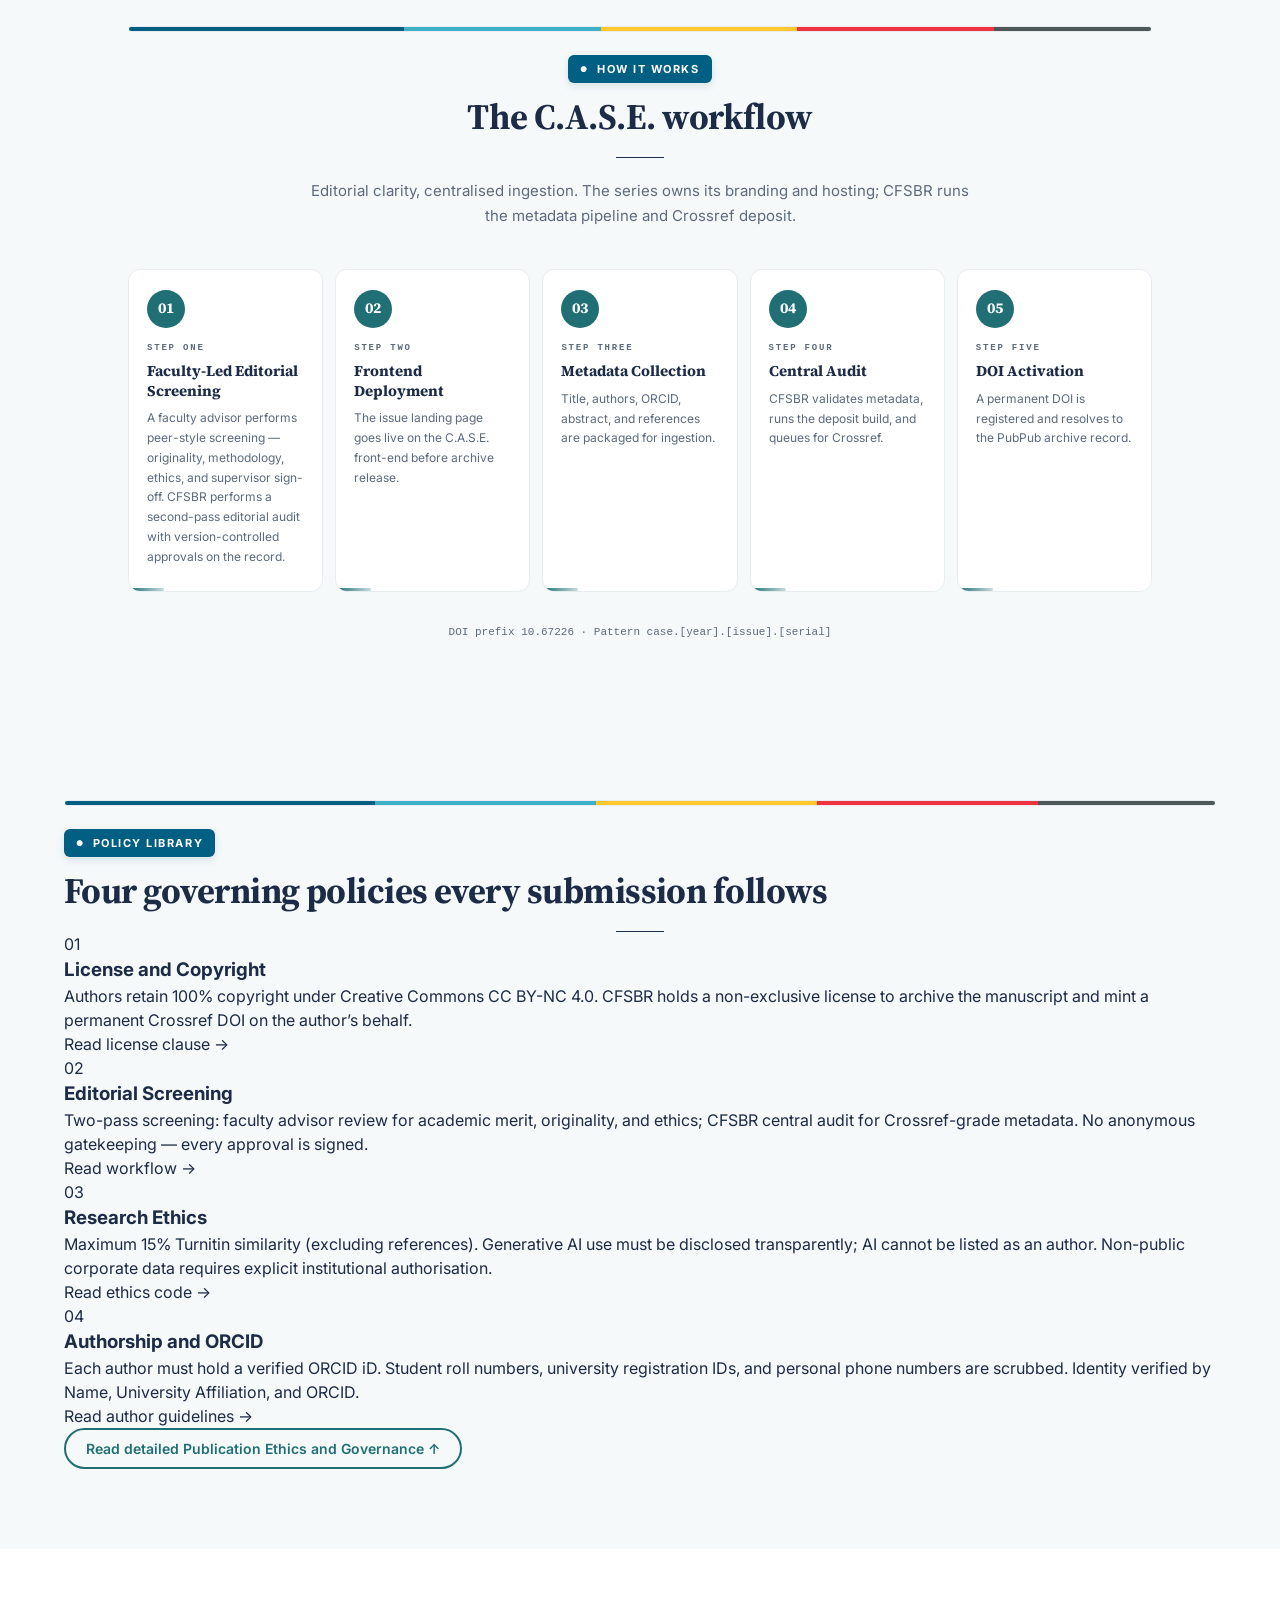
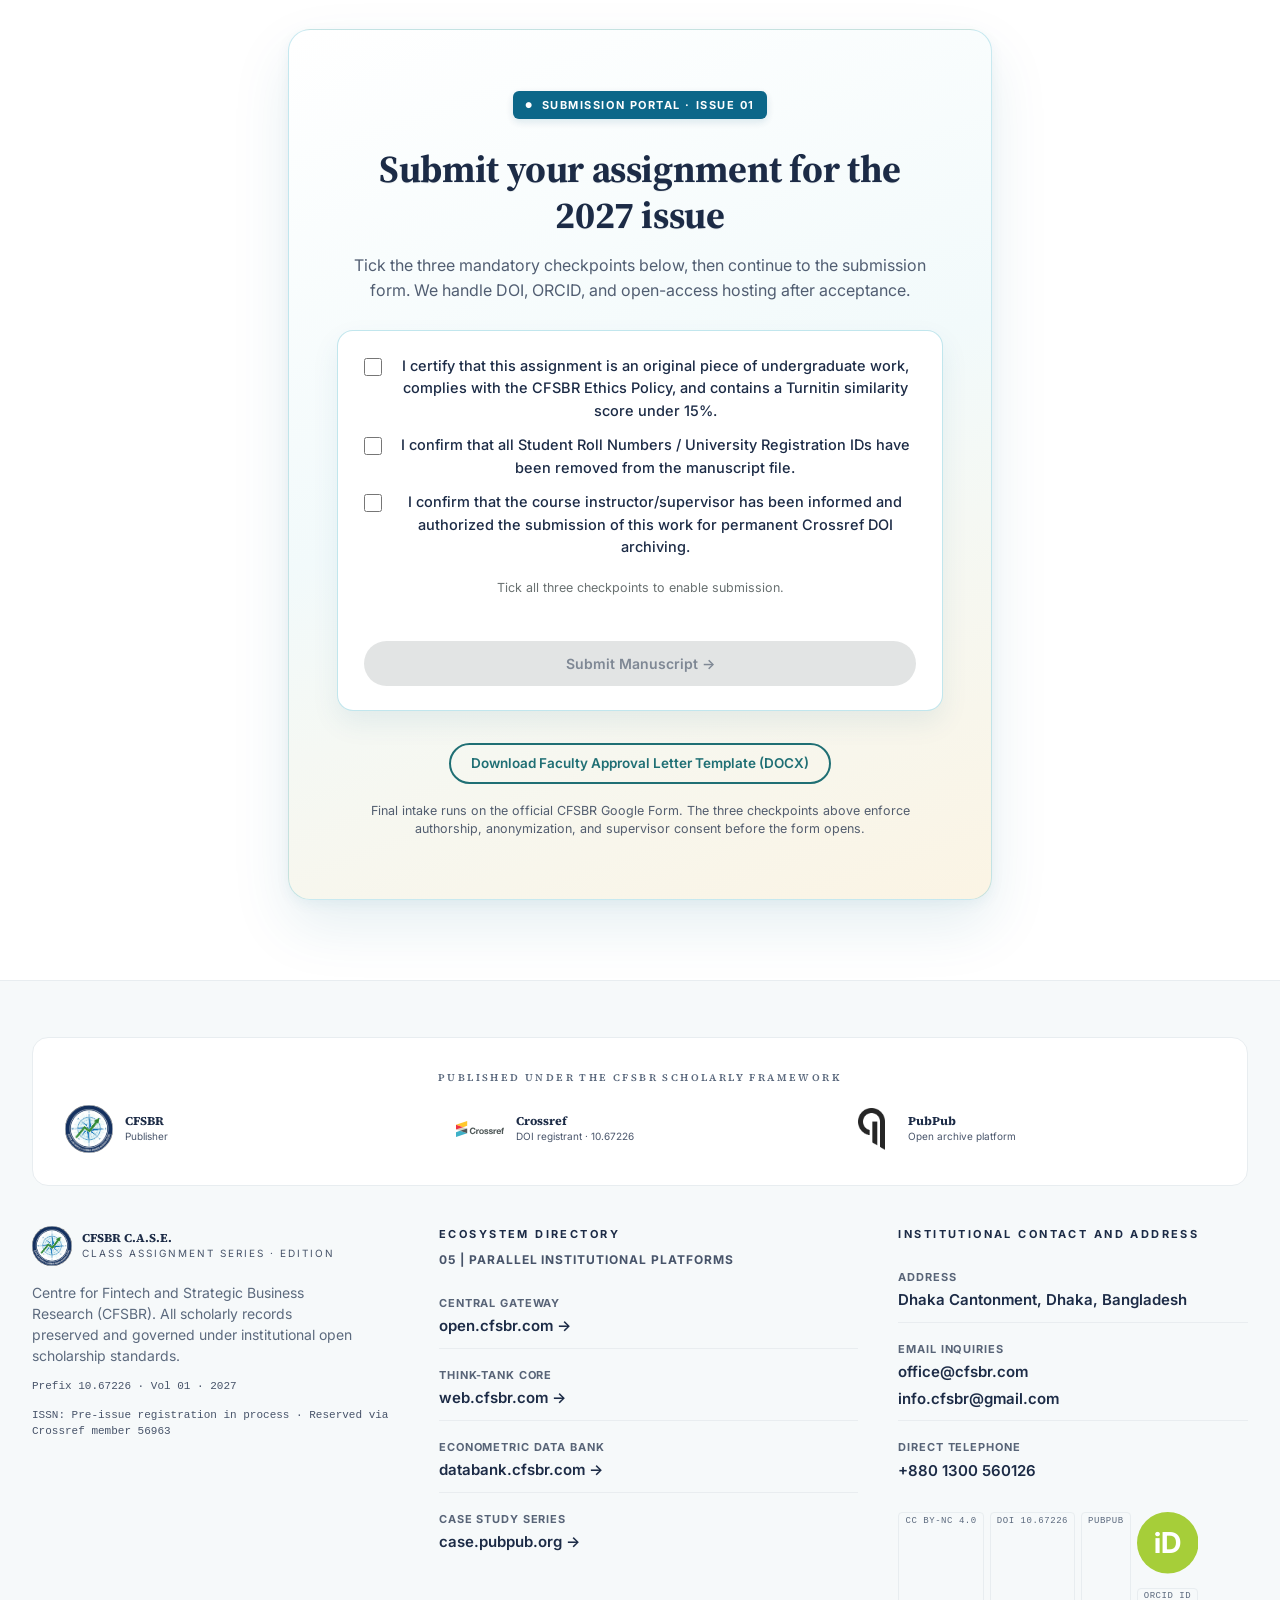
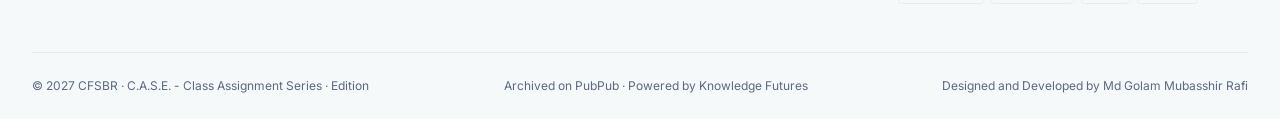
==== commit 2b44c6ef: "Add /jobs.html: CFSBR C.A.S.E. Editorial Operations Team recruitment (EN+BN) - New /jobs.html mirror" ====
--- a/index.html
+++ b/index.html
@@ -52,6 +52,7 @@
       <a href="#papers">Papers</a>
       <a href="#board">Masthead</a>
       <a href="#ethics">Ethics and Policies</a>
+      <a href="jobs.html">Join the Team</a>
     </nav>
     <div class="header-actions">
       <a class="btn btn-solid btn-sm" href="https://docs.google.com/forms/d/e/1FAIpQLSf-zk_C4ieAJhTAC7kjF-7hUzpEAgRaBuZ7eR_Vs-a41UbzbQ/viewform" target="_blank" rel="noopener">Submit Manuscript</a>
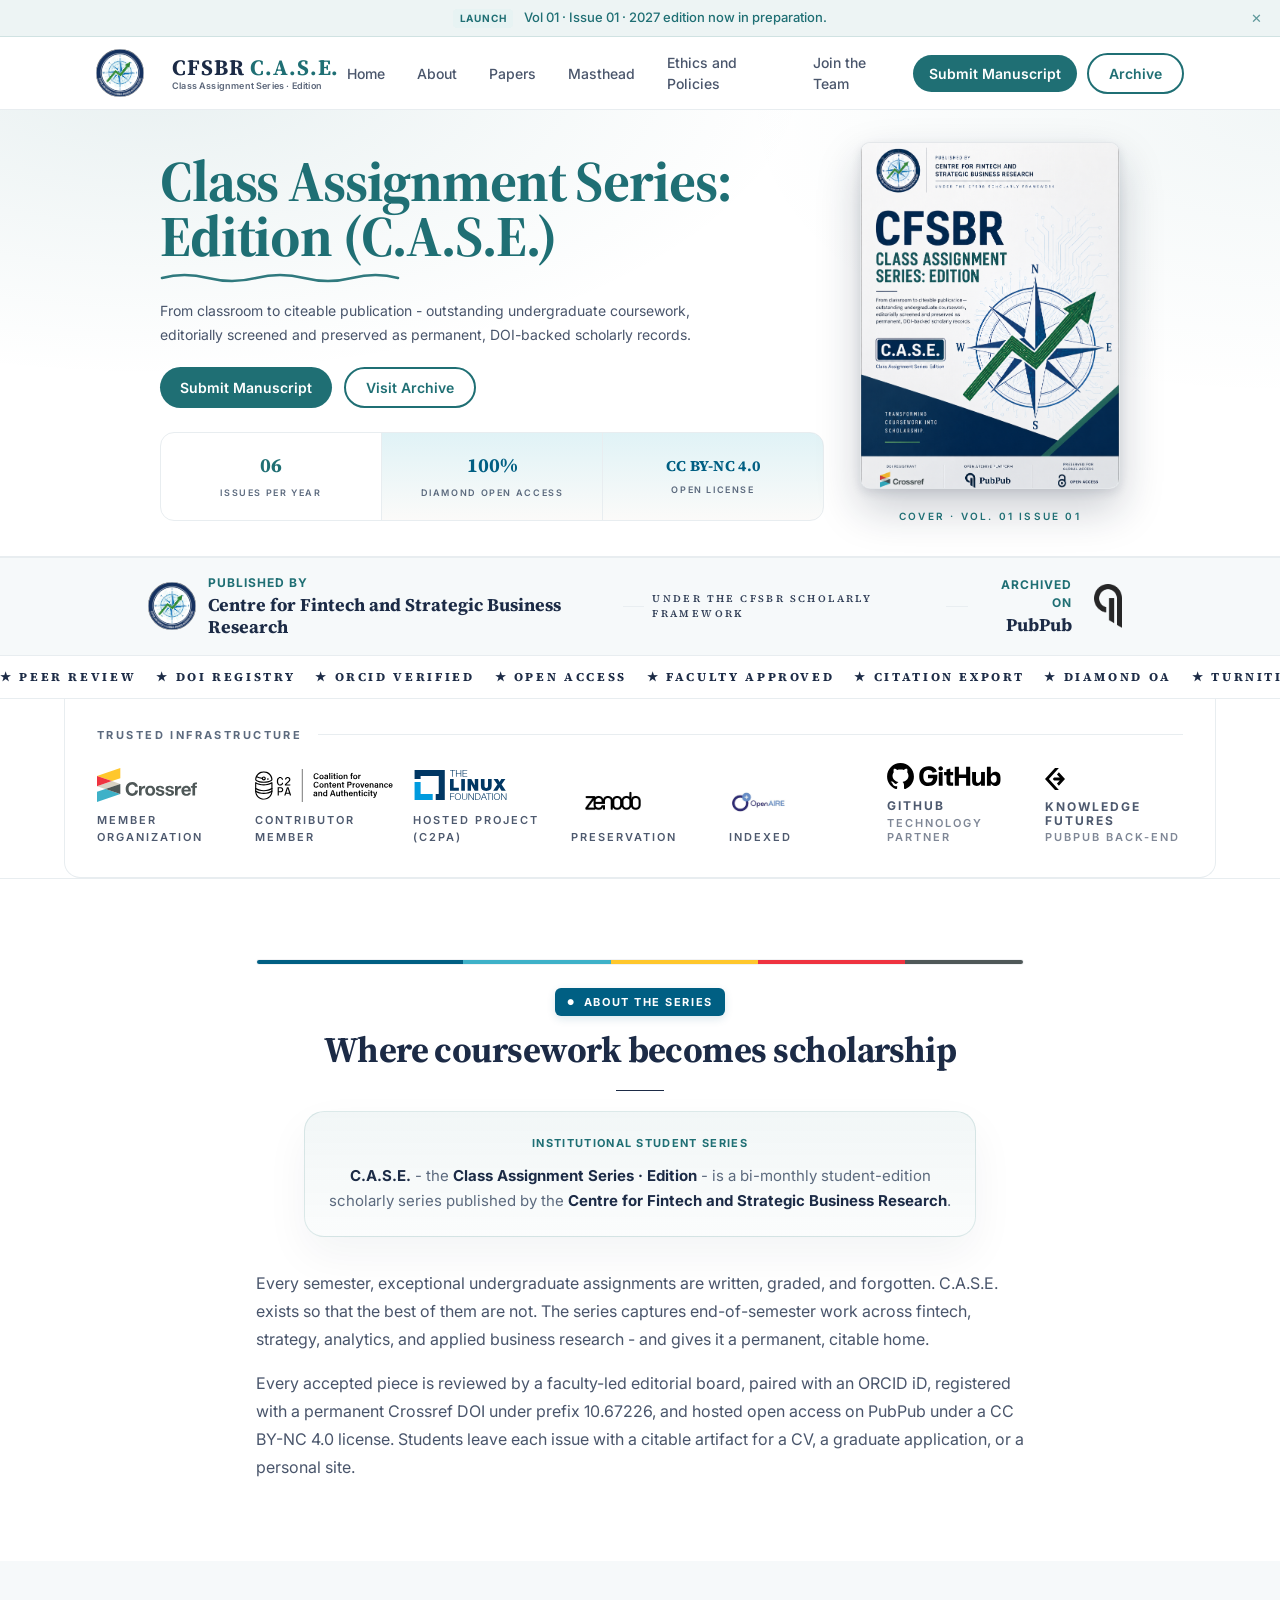
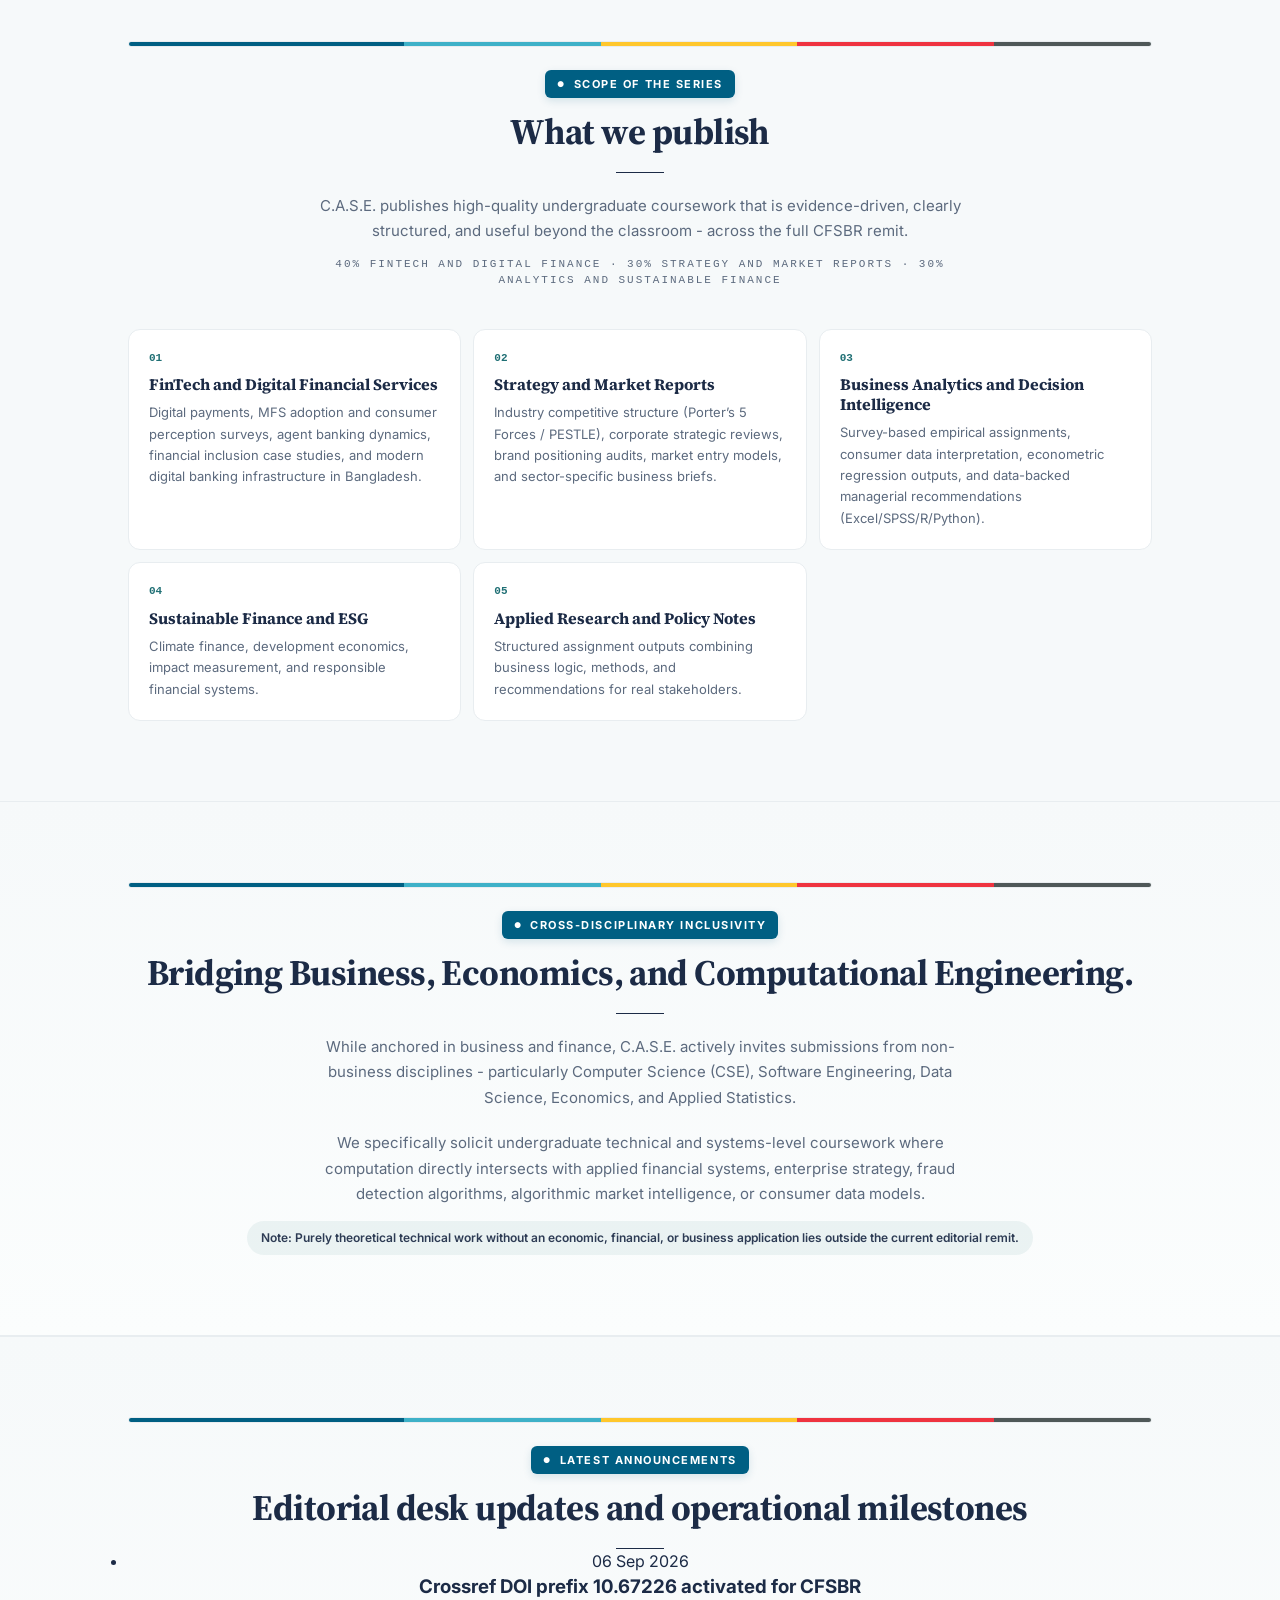
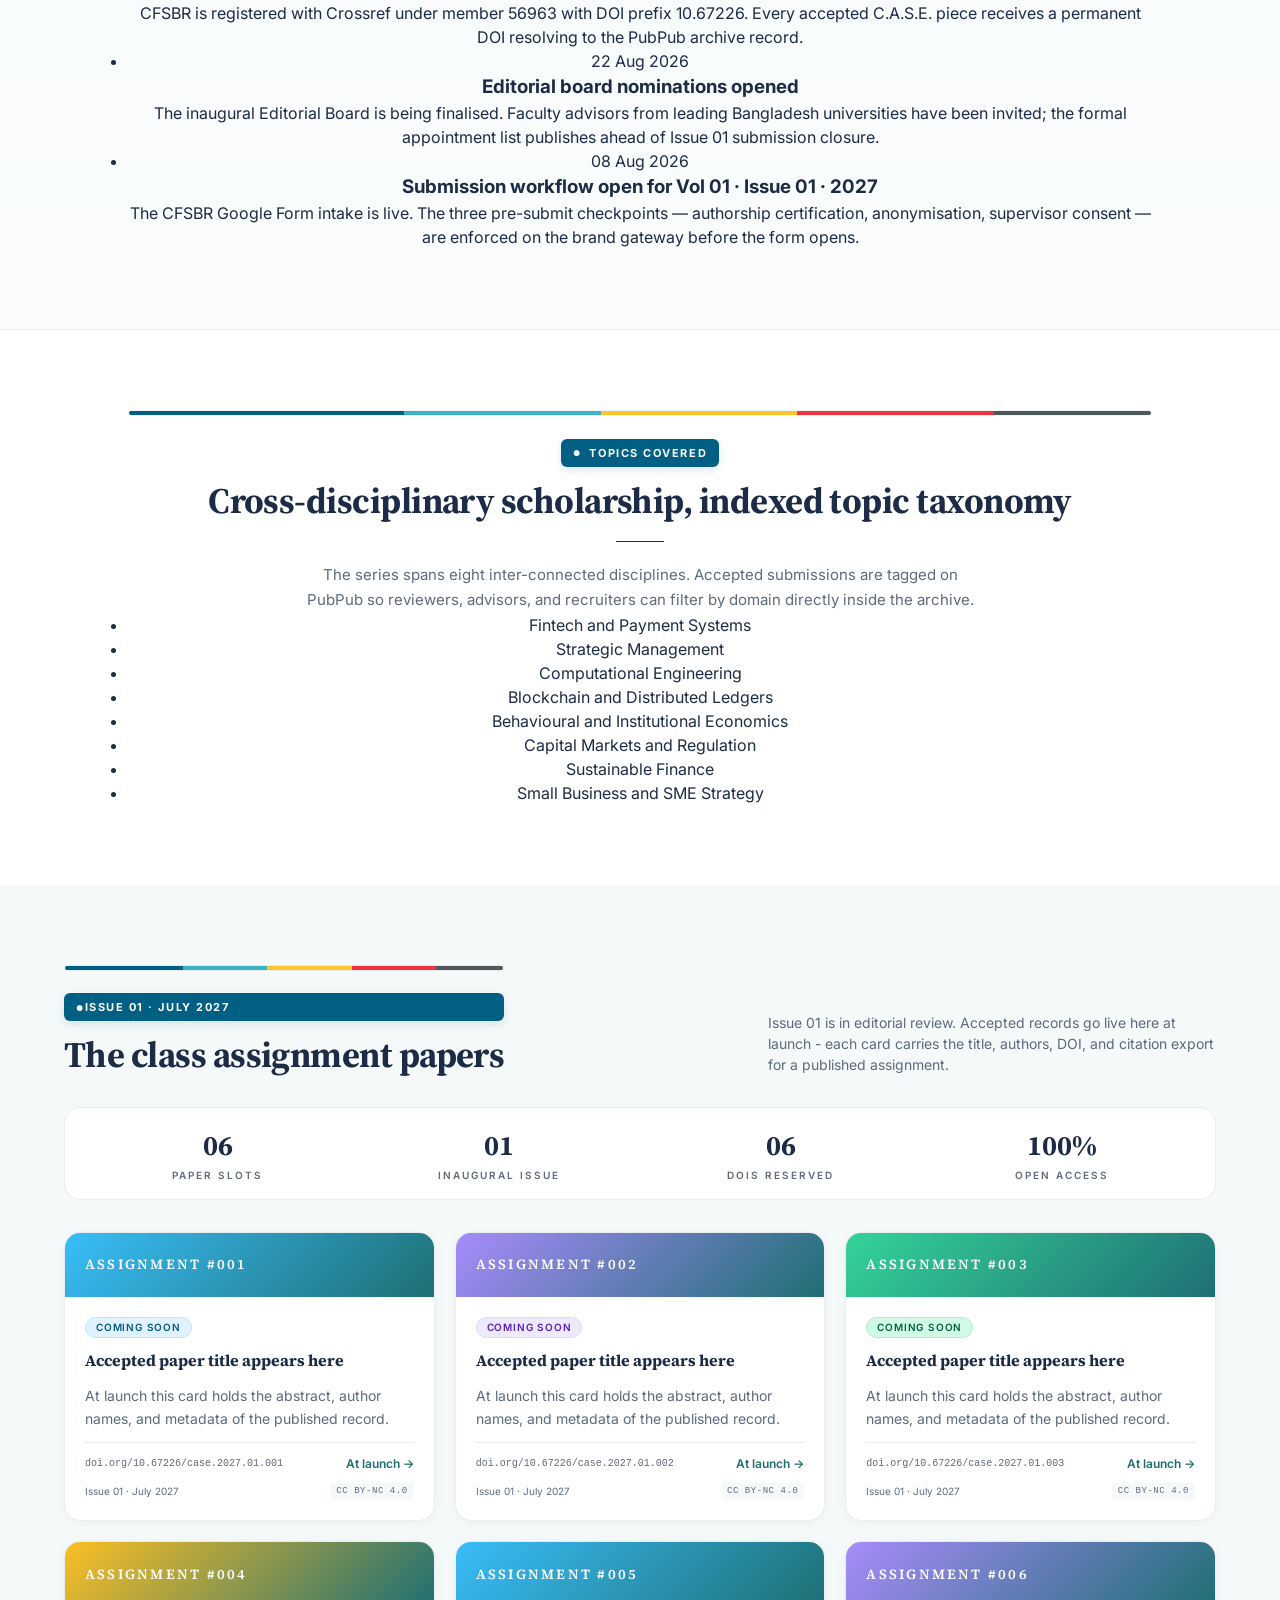
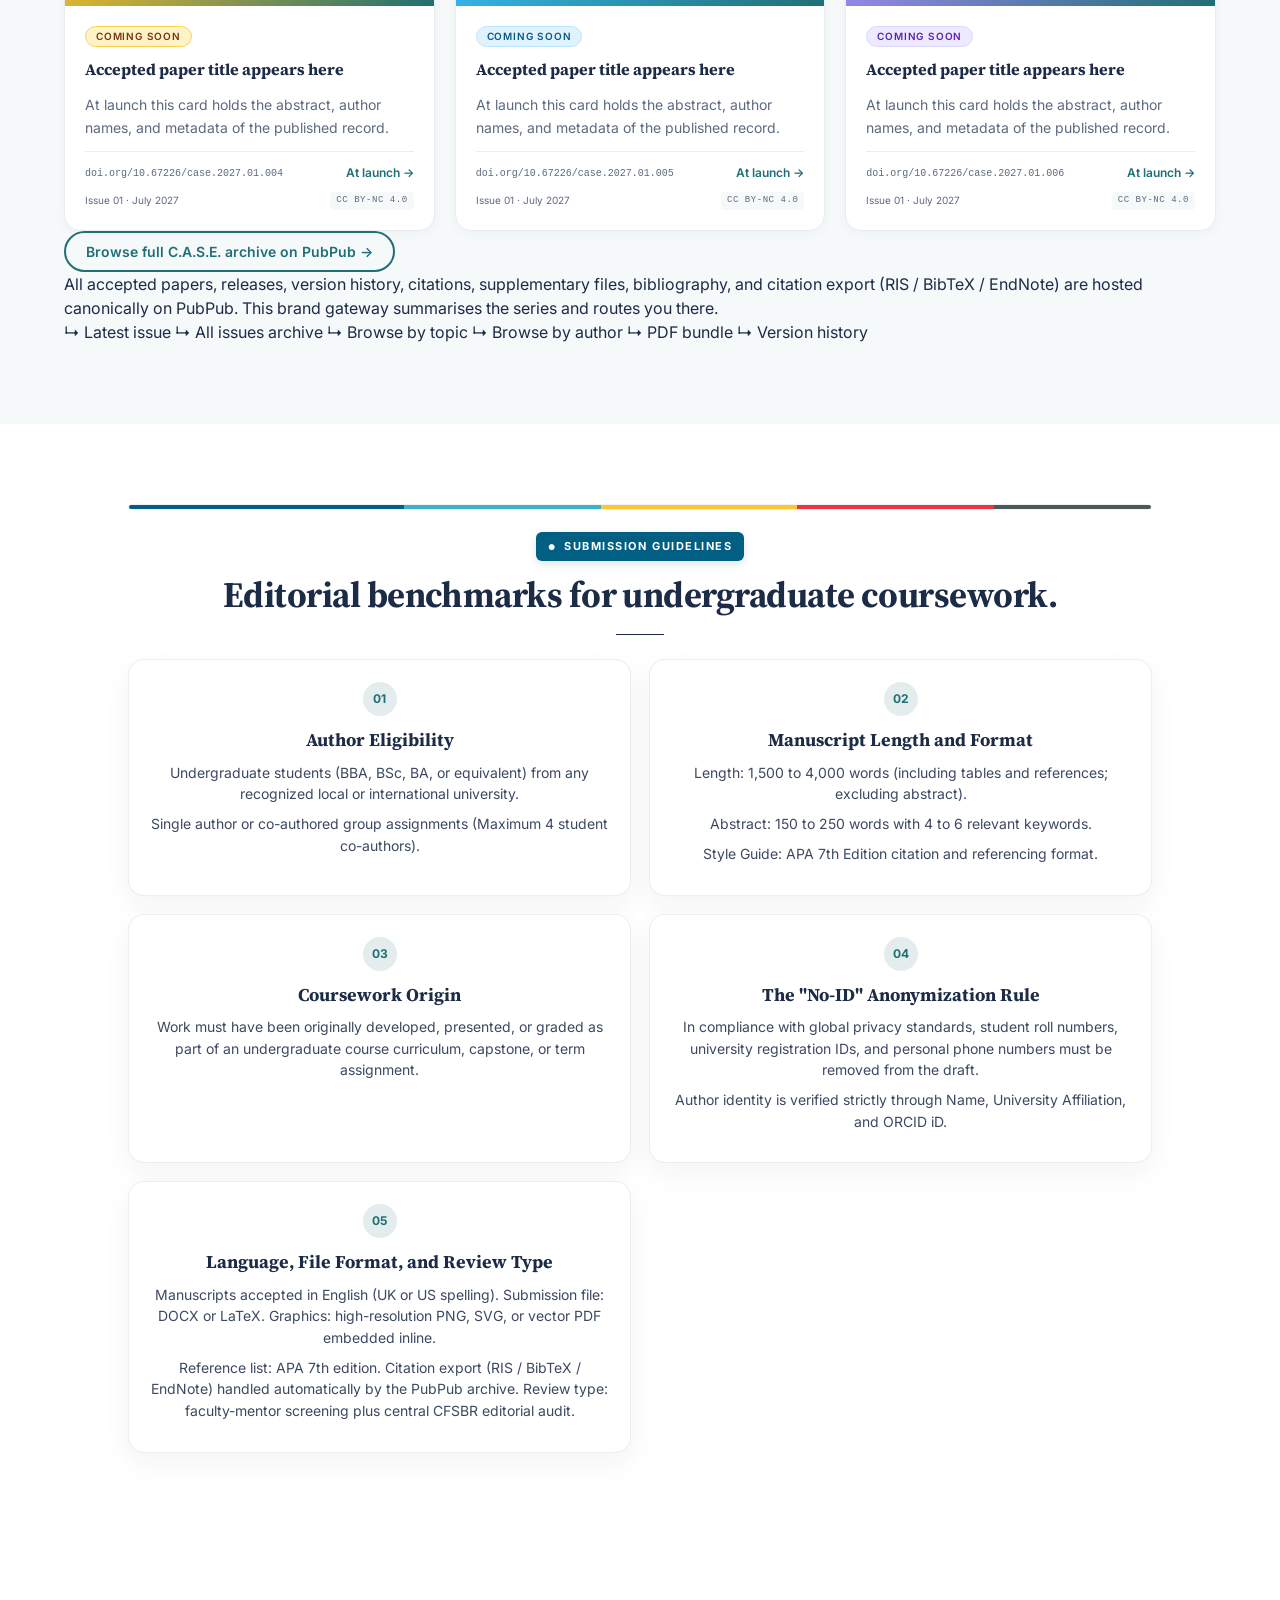
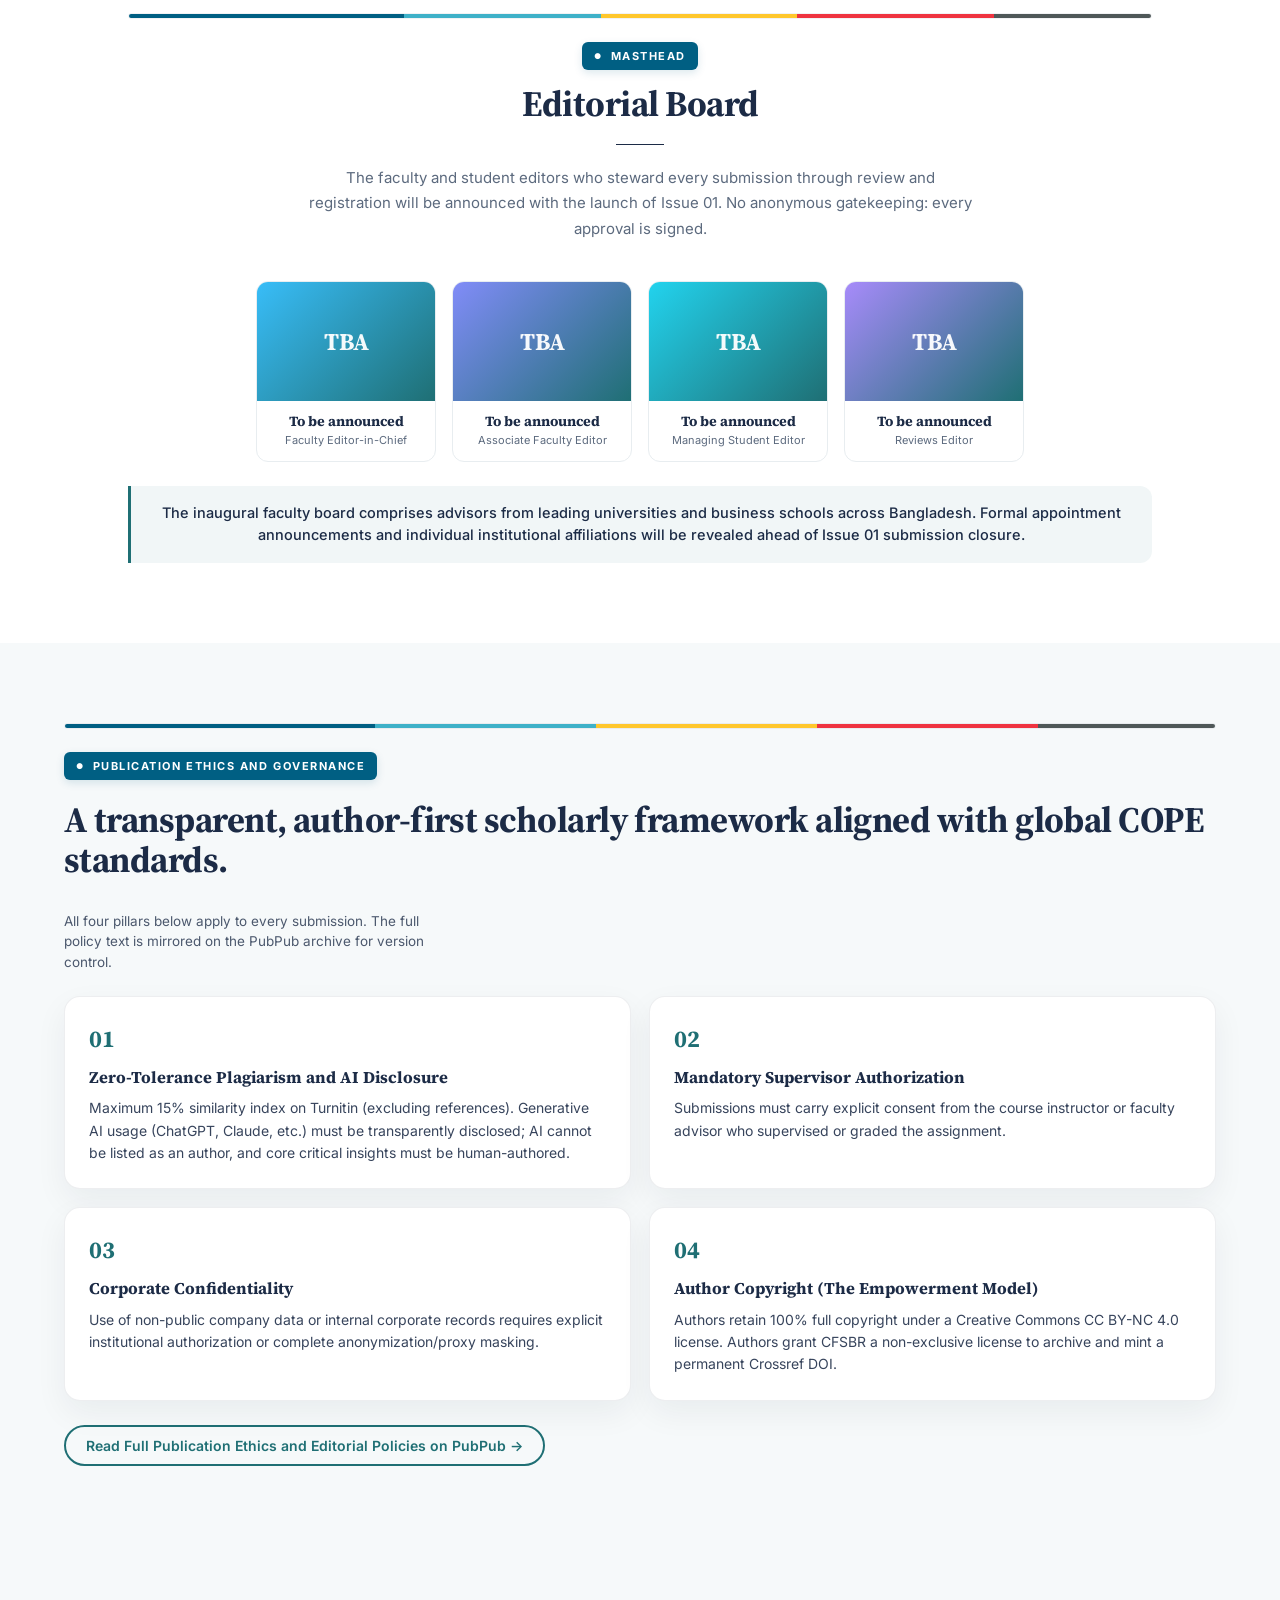
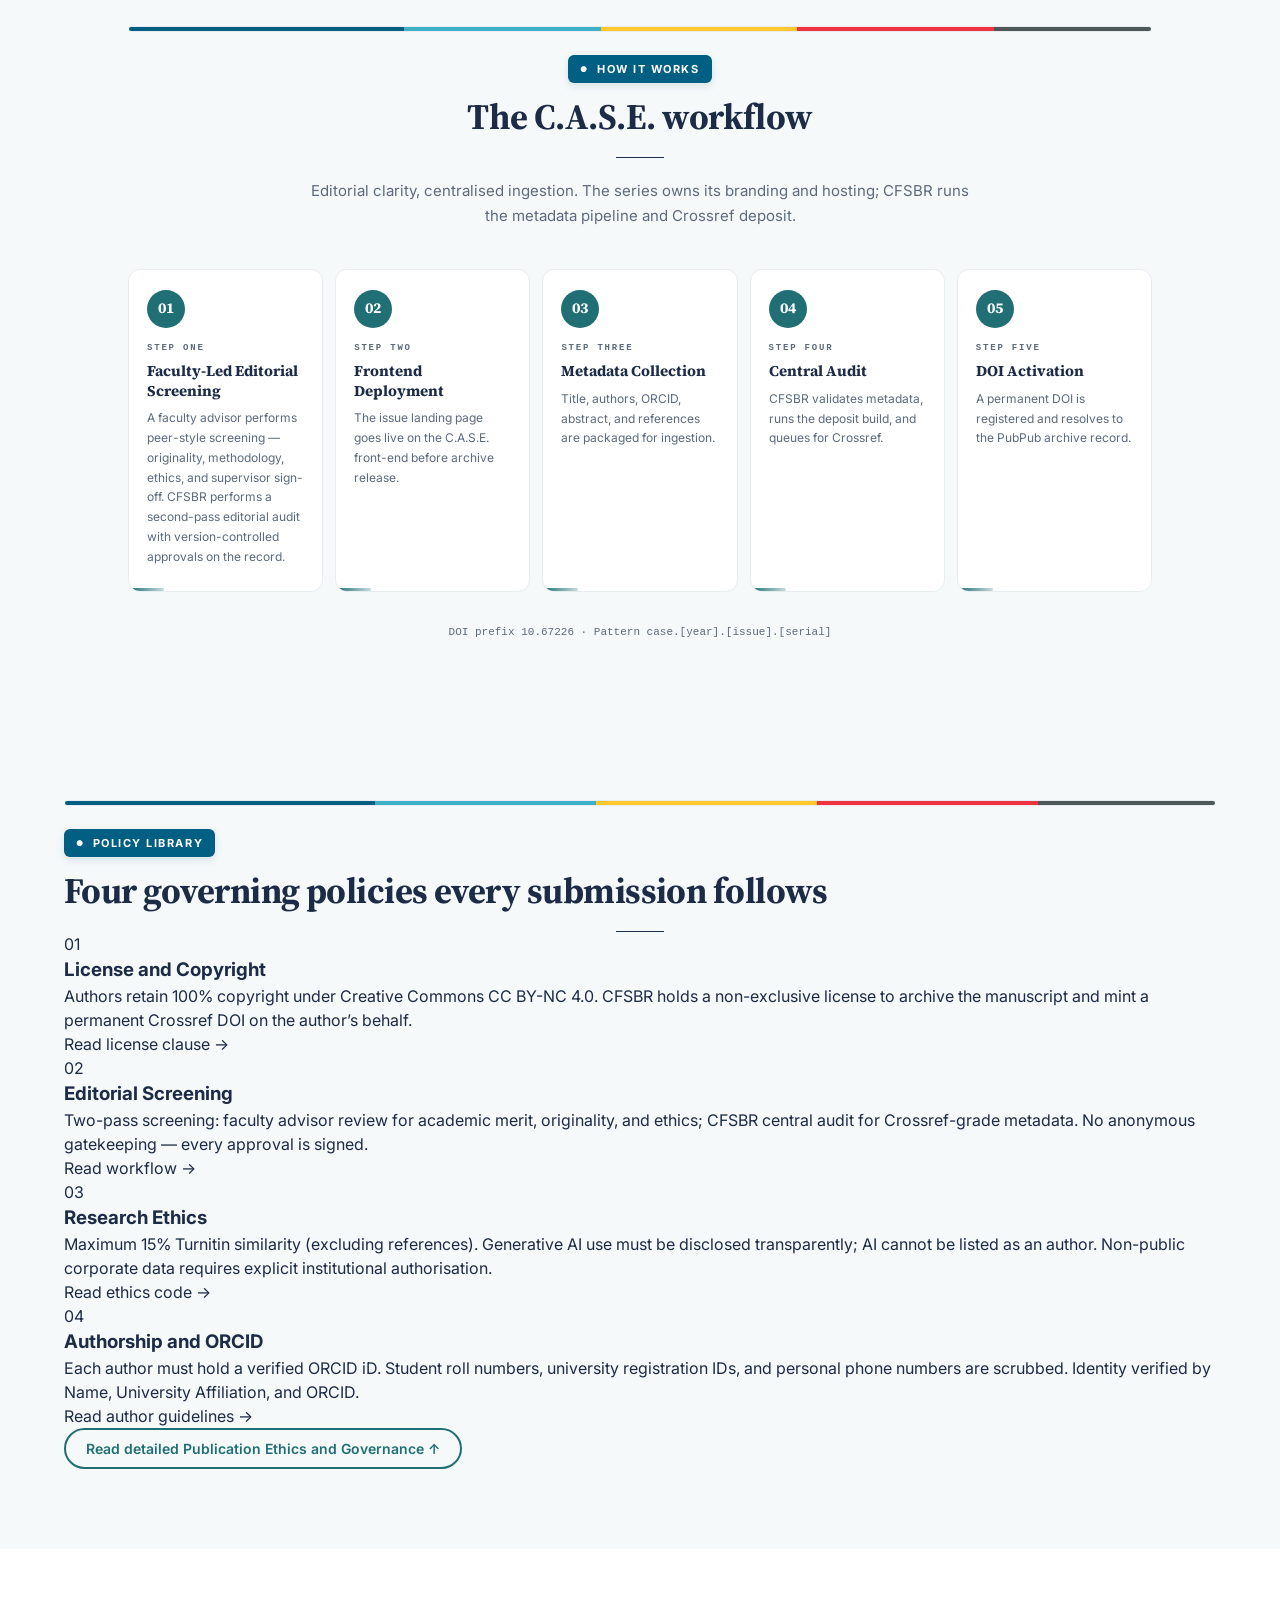
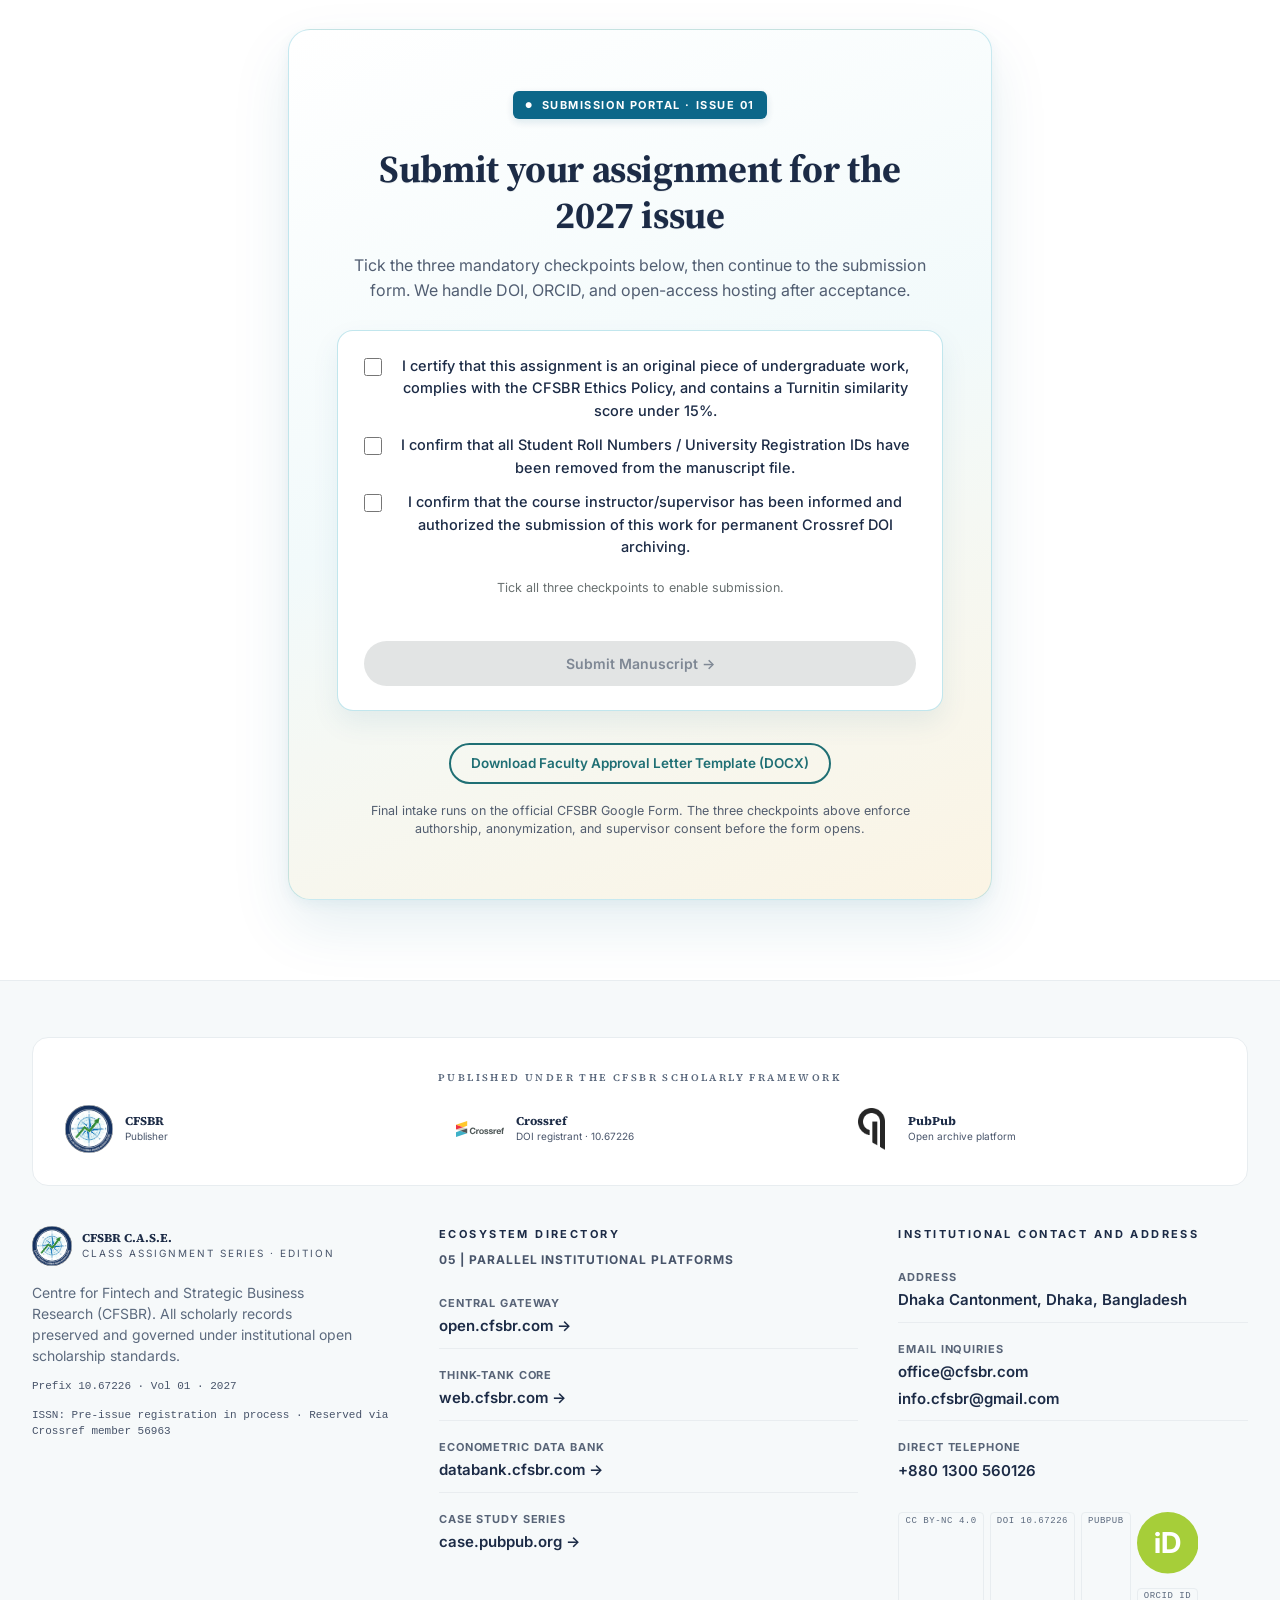
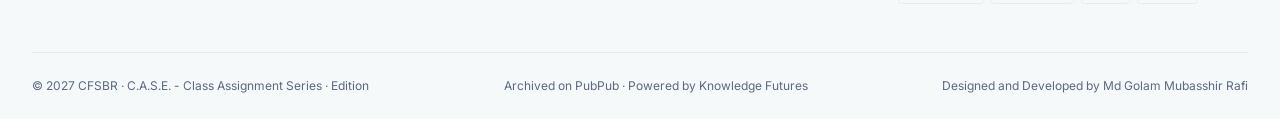
==== commit 7096441f: "Restore original 3-card hero-stats design (06 / 100% / CC BY-NC 4.0) Previous commit wrongly replace" ====
--- a/index.html
+++ b/index.html
@@ -74,7 +74,11 @@
           <a class="btn btn-solid" href="https://docs.google.com/forms/d/e/1FAIpQLSf-zk_C4ieAJhTAC7kjF-7hUzpEAgRaBuZ7eR_Vs-a41UbzbQ/viewform" target="_blank" rel="noopener">Submit Manuscript</a>
           <a class="btn btn-outline" href="https://case.pubpub.org/" target="_blank" rel="noopener">Visit Archive</a>
         </div>
-        <p class="hero-credentials">Crossref-registered · CC&nbsp;BY-NC&nbsp;4.0 · 100% Diamond Open Access · DOI prefix 10.67226 · ISSN: Pre-issue pending</p>
+        <ul class="hero-stats">
+          <li class="hstat"><div class="hstat-n">06</div><div class="hstat-l">Issues per Year</div></li>
+          <li class="hstat hstat-featured"><div class="hstat-n">100%</div><div class="hstat-l">Diamond Open Access</div></li>
+          <li class="hstat hstat-featured hstat-license"><div class="hstat-n">CC BY-NC 4.0</div><div class="hstat-l">Open License</div></li>
+        </ul>
       </div>
       <aside class="hero-cover-slot" aria-label="Issue 01 cover">
         <figure class="cover-figure">
